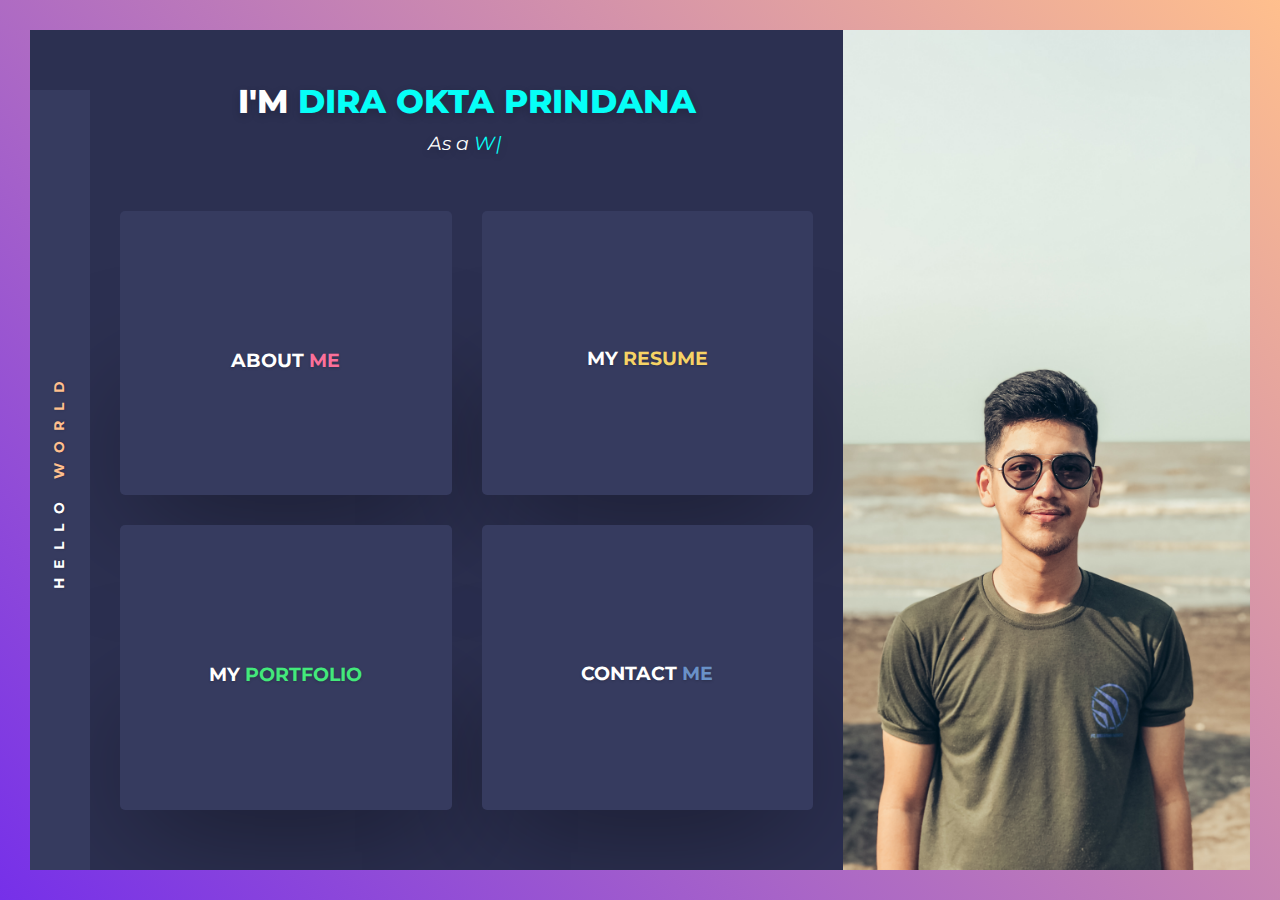
==== index - edit.html @ beacc021 "Under construction" ====
<html lang="en">

<head>
    <meta charset="UTF-8">
    <meta http-equiv="X-UA-Compatible" content="IE=edge">
    <meta name="viewport" content="width=device-width, initial-scale=1.0, shrink-to-fit=no">

    <!-- Title -->
    <title>Dira Okta Prindana</title>

    <!-- Google Fonts -->
    <link href="https://fonts.googleapis.com/css?family=Montserrat:400,400i,700,800%7COpen+Sans:400,400i,700"
        rel="stylesheet">

    <!-- CSS Files -->
    <link href="css/bootstrap.min.css" rel="stylesheet">
    <link rel="stylesheet" href="https://pro.fontawesome.com/releases/v5.10.0/css/all.css"
        integrity="sha384-AYmEC3Yw5cVb3ZcuHtOA93w35dYTsvhLPVnYs9eStHfGJvOvKxVfELGroGkvsg+p" crossorigin="anonymous" />
    <link href="css/magnific-popup.css" rel="stylesheet">
    <link href="css/skin1.css" rel="stylesheet">
    <link href="css/custom.css" rel="stylesheet">

    <style id="">
        .ti-container:before {
            content: '.';
            display: inline-block;
            width: 0;
            visibility: hidden;
        }
    </style>
    <style id="gphkps3mr9r">
        @keyframes blink-gphkps3mr9r {
            0% {
                opacity: 0
            }

            49% {
                opacity: 0
            }

            50% {
                opacity: 1
            }
        }

        [data-typeitid='gphkps3mr9r'] .ti-cursor {
            animation: blink-gphkps3mr9r 1s infinite;
        }
    </style>
</head>

<body>
    <!-- Pre Load Starts -->
    <div id="pre-load" style="display: none;">
        <div class="load-circle"></div>
    </div>
    <!-- Pre Load Ends -->
    <!-- Wrapper Starts -->
    <div id="wrapper" class="scaleDownFromFront">
        <div class="container-fluid">
            <div class="row no-gutters v-full">
                <!-- Left Wrapper Starts -->
                <div id="left-wrapper" class="col-12 col-lg-8">
                    <!-- Main Content (Home) Starts -->
                    <div id="home" class="main-content">
                        <!-- Content Hanging On Home Section Starts -->
                        <div class="hanging">
                            <div class="logo-hanging">
                                <i class="fas fa-globe"></i>
                            </div>
                            <div class="text-hanging">
                                <div class="word">
                                    <h6>HELLO <span>WORLD</span></h6>
                                </div>
                            </div>
                        </div>
                        <!-- Content Hanging On Home Section Ends -->
                        <!-- Inner Content Starts -->
                        <div class="inner-content">
                            <!-- Head Content Starts -->
                            <div class="head-content">
                                <h3>I'M <span class="name">Dira Okta Prindana</span></h3>
                                <!-- <h5>As a <span class="passion" data-typeitid="gphkps3mr9r">
                                        <span
                                            style="display:inline;position:relative;font:inherit;color:inherit;line-height:inherit;"
                                            class="ti-wrapper">
                                            <span
                                                style="display:inline;position:relative;font:inherit;color:inherit;line-height:inherit;"
                                                class="ti-container">UI/UX Design</span>
                                            <span
                                                style="display:inline;position:relative;font:inherit;color:inherit;line-height:inherit;left: -.25ch;"
                                                class="ti-cursor">|</span>
                                </h5> -->
                                <h5>As a <span class="passion" data-text="UI/UX Designer, Web Designer"></span>
                                </h5>
                            </div>
                            <!-- Head Content Ends -->
                            <!-- Content Starts -->
                            <div class="content">
                                <!-- About Menu Starts -->
                                <div id="about-menu" class="box-wrapper">
                                    <div class="inner-box-wrapper">
                                        <!-- <div class="icon-wrapper">
                                            <i class="fas fa-id-card fa-2x"></i>
                                        </div> -->
                                        <div class="box">
                                            <div class="valign-center">
                                                <i class="fas fa-id-card fa-3x"></i>
                                                <h5>About <span>Me</span></h5>
                                            </div>
                                        </div>
                                    </div>
                                </div>
                                <!-- About Menu Ends -->
                                <!-- Resume Menu Starts -->
                                <div id="resume-menu" class="box-wrapper">
                                    <div class="inner-box-wrapper">
                                        <!-- <div class="icon-wrapper">
                                            <i class="fas fa-newspaper fa-2x"></i>
                                        </div> -->
                                        <div class="box">
                                            <div class="valign-center">
                                                <i class="fas fa-newspaper fa-3x"></i>
                                                <h5>My <span>Resume</span></h5>
                                            </div>
                                        </div>
                                    </div>
                                </div>
                                <!-- Resume Menu Ends -->
                                <!-- Portfolio Menu Starts -->
                                <div id="portfolio-menu" class="box-wrapper">
                                    <div class="inner-box-wrapper">
                                        <!-- <div class="icon-wrapper">
                                            <i class="fas fa-toolbox fa-2x"></i>
                                        </div> -->
                                        <div class="box">
                                            <div class="valign-center">
                                                <i class="fas fa-toolbox fa-3x"></i>
                                                <h5>My <span>Portfolio</span></h5>
                                            </div>
                                        </div>
                                    </div>
                                </div>
                                <!-- Portfolio Menu Ends -->
                                <!-- Contact Menu Starts -->
                                <div id="contact-menu" class="box-wrapper">
                                    <div class="inner-box-wrapper">
                                        <!-- <div class="icon-wrapper">
                                            <i class="fas fa-envelope fa-2x"></i>
                                        </div> -->
                                        <div class="box">
                                            <div class="valign-center">
                                                <i class="fas fa-envelope fa-3x"></i>
                                                <h5>Contact <span>Me</span></h5>
                                            </div>
                                        </div>
                                    </div>
                                </div>
                                <!-- Contact Menu Ends -->
                            </div>
                            <!-- Content Ends -->
                        </div>
                        <!-- Inner Content Ends -->
                    </div>
                    <!-- Main Content (Home) Ends -->
                    <!-- Main Content (About) Starts -->
                    <div id="about" class="main-content">
                        <!-- Close Button Starts -->
                        <i class="close-button fas fa-times-circle fa-2x"></i>
                        <!-- Close Button Ends -->
                        <!-- Content Hanging On About Section Starts -->
                        <div class="hanging">
                            <div class="logo-hanging">
                                <i class="fas fa-id-card"></i>
                            </div>
                            <div class="text-hanging">
                                <div class="word">
                                    <h6>ABOUT <span>ME</span></h6>
                                </div>
                            </div>
                        </div>
                        <!-- Content Hanging On About Section Ends -->
                        <!-- Inner Content Starts -->
                        <div class="inner-content">
                            <!-- Head Content Starts -->
                            <div class="head-content">
                                <h3>About <span>Me</span></h3>
                            </div>
                            <!-- Head Content Ends -->
                            <!-- Content Starts -->
                            <div class="content">
                                <!-- Personal Info Starts -->
                                <div id="personal-info">
                                    <!-- Personal Info Heading Starts -->
                                    <h5>Personal Info</h5>
                                    <!-- Personal Info Heading Ends -->
                                    <div class="row no-gutters">
                                        <!-- Profile Picture Starts -->
                                        <div class="profile-picture col-md-2 col-sm-3 col-12"></div>
                                        <!-- Profile Picture Ends -->
                                        <!-- Summary Starts -->
                                        <div class="summary col-md-10 col-sm-9 col-12">
                                            <!-- Single Paragraph Starts -->
                                            <p>I am a UI/UX Designer &amp; Web Developer from Silicon Valley, USA. I am
                                                very passionate and dedicated to my work. I have 5 years more work
                                                experience. And enjoy working in a team or individual.</p>
                                            <!-- Single Paragraph Ends -->
                                        </div>
                                        <!-- Summary Ends -->
                                        <!-- Single Profile Starts -->
                                        <div class="profile col-12 col-sm-6">
                                            <ul>
                                                <!-- Single Content On Profile Starts -->
                                                <li>
                                                    <span class="label">
                                                        <i class="fas fa-angle-double-right"></i><span>First Name</span>
                                                    </span>
                                                    <span class="dash">-</span>
                                                    <span class="value">Jason</span>
                                                </li>
                                                <!-- Single Content On Profile Ends -->
                                                <!-- Single Content On Profile Starts -->
                                                <li>
                                                    <span class="label">
                                                        <i class="fas fa-angle-double-right"></i><span>Last Name</span>
                                                    </span>
                                                    <span class="dash">-</span>
                                                    <span class="value">Smith</span>
                                                </li>
                                                <!-- Single Content On Profile Ends -->
                                                <!-- Single Content On Profile Starts -->
                                                <li>
                                                    <span class="label">
                                                        <i class="fas fa-angle-double-right"></i><span>Date of
                                                            Birth</span>
                                                    </span>
                                                    <span class="dash">-</span>
                                                    <span class="value">08 June 1992</span>
                                                </li>
                                                <!-- Single Content On Profile Ends -->
                                                <!-- Single Content On Profile Starts -->
                                                <li>
                                                    <span class="label">
                                                        <i
                                                            class="fas fa-angle-double-right"></i><span>Nationality</span>
                                                    </span>
                                                    <span class="dash">-</span>
                                                    <span class="value">United States</span>
                                                </li>
                                                <!-- Single Content On Profile Ends -->
                                            </ul>
                                        </div>
                                        <!-- Single Profile Ends -->
                                        <!-- Single Profile Starts -->
                                        <div class="profile col-12 col-sm-6">
                                            <ul>
                                                <!-- Single Content On Profile Starts -->
                                                <li>
                                                    <span class="label">
                                                        <i class="fas fa-angle-double-right"></i><span>Phone</span>
                                                    </span>
                                                    <span class="dash">-</span>
                                                    <span class="value">+76 21 19 34 20</span>
                                                </li>
                                                <!-- Single Content On Profile Ends -->
                                                <!-- Single Content On Profile Starts -->
                                                <li>
                                                    <span class="label">
                                                        <i class="fas fa-angle-double-right"></i><span>Email</span>
                                                    </span>
                                                    <span class="dash">-</span>
                                                    <span class="value">you@yourwebsite.com</span>
                                                </li>
                                                <!-- Single Content On Profile Ends -->
                                                <!-- Single Content On Profile Starts -->
                                                <li>
                                                    <span class="label">
                                                        <i class="fas fa-angle-double-right"></i><span>Address</span>
                                                    </span>
                                                    <span class="dash">-</span>
                                                    <span class="value">Silicon Valley, USA</span>
                                                </li>
                                                <!-- Single Content On Profile Ends -->
                                                <!-- Single Content On Profile Starts -->
                                                <li>
                                                    <span class="label">
                                                        <i class="fas fa-angle-double-right"></i><span>Languages</span>
                                                    </span>
                                                    <span class="dash">-</span>
                                                    <span class="value">English, China</span>
                                                </li>
                                                <!-- Single Content On Profile Ends -->
                                            </ul>
                                        </div>
                                        <!-- Single Profile Ends -->
                                        <!-- Social Media Starts -->
                                        <div class="social-media col-12">
                                            <ul>
                                                <!-- Single Social Media Starts -->
                                                <li>
                                                    <a href="#">
                                                        <span class="front">
                                                            <i class="fab fa-facebook-f"></i>
                                                        </span>
                                                        <span class="back">
                                                            <i class="fab fa-facebook-f"></i>
                                                        </span>
                                                    </a>
                                                </li>
                                                <!-- Single Social Media Ends -->
                                                <!-- Single Social Media Starts -->
                                                <li>
                                                    <a href="#">
                                                        <span class="front">
                                                            <i class="fab fa-twitter"></i>
                                                        </span>
                                                        <span class="back">
                                                            <i class="fab fa-twitter"></i>
                                                        </span>
                                                    </a>
                                                </li>
                                                <!-- Single Social Media Ends -->
                                                <!-- Single Social Media Starts -->
                                                <li>
                                                    <a href="#">
                                                        <span class="front">
                                                            <i class="fab fa-instagram"></i>
                                                        </span>
                                                        <span class="back">
                                                            <i class="fab fa-instagram"></i>
                                                        </span>
                                                    </a>
                                                </li>
                                                <!-- Single Social Media Ends -->
                                                <!-- Single Social Media Starts -->
                                                <li>
                                                    <a href="#">
                                                        <span class="front">
                                                            <i class="fab fa-linkedin-in"></i>
                                                        </span>
                                                        <span class="back">
                                                            <i class="fab fa-linkedin-in"></i>
                                                        </span>
                                                    </a>
                                                </li>
                                                <!-- Single Social Media Ends -->
                                            </ul>
                                        </div>
                                        <!-- Social Media Ends -->
                                        <!-- Button Wrapper Starts -->
                                        <div class="button-wrapper col-12">
                                            <!-- Single Button Starts -->
                                            <div class="single-button">
                                                <a href="#">
                                                    <span class="front">
                                                        <i class="fas fa-file-pdf"></i><span class="value">Download
                                                            <span>CV</span></span>
                                                    </span>
                                                    <span class="back">
                                                        <i class="fas fa-file-pdf"></i><span class="value">Download
                                                            <span>CV</span></span>
                                                    </span>
                                                </a>
                                            </div>
                                            <!-- Single Button Ends -->
                                            <!-- Single Button Starts -->
                                            <div class="single-button" id="contact-me">
                                                <a>
                                                    <span class="front">
                                                        <i class="fas fa-envelope"></i><span class="value">Contact
                                                            <span>Me</span></span>
                                                    </span>
                                                    <span class="back">
                                                        <i class="fas fa-envelope"></i><span class="value">Contact
                                                            <span>Me</span></span>
                                                    </span>
                                                </a>
                                            </div>
                                            <!-- Single Button Ends -->
                                        </div>
                                        <!-- Button Wrapper Ends -->
                                    </div>
                                </div>
                                <!-- Personal Info Ends -->
                                <!-- Services Starts -->
                                <div id="services">
                                    <!-- Services Heading Starts -->
                                    <h5>Services</h5>
                                    <!-- Services Heading Ends -->
                                    <div class="row no-gutters">
                                        <!-- Single Service Starts -->
                                        <div class="single-service col-sm-6 col-12">
                                            <ul>
                                                <li class="service-number">
                                                    <span class="first-word">Service</span>
                                                    <span class="second-word">01</span>
                                                </li>
                                                <li>
                                                    <ul>
                                                        <li class="service-name">
                                                            <i class="fas fa-angle-double-right"></i><span>Web
                                                                Design</span>
                                                        </li>
                                                        <li class="service-body">Lorem ipsum dolor sit amet, consectetur
                                                            adipisicing elit. Inventore exercitationem.</li>
                                                    </ul>
                                                </li>
                                            </ul>
                                        </div>
                                        <!-- Single Service Ends -->
                                        <!-- Single Service Starts -->
                                        <div class="single-service col-sm-6 col-12">
                                            <ul>
                                                <li class="service-number">
                                                    <span class="first-word">Service</span>
                                                    <span class="second-word">02</span>
                                                </li>
                                                <li>
                                                    <ul>
                                                        <li class="service-name">
                                                            <i class="fas fa-angle-double-right"></i><span>Web
                                                                Development</span>
                                                        </li>
                                                        <li class="service-body">Lorem ipsum dolor sit amet, consectetur
                                                            adipisicing elit dio hic deser.</li>
                                                    </ul>
                                                </li>
                                            </ul>
                                        </div>
                                        <!-- Single Service Ends -->
                                        <!-- Single Service Starts -->
                                        <div class="single-service col-sm-6 col-12">
                                            <ul>
                                                <li class="service-number">
                                                    <span class="first-word">Service</span>
                                                    <span class="second-word">03</span>
                                                </li>
                                                <li>
                                                    <ul>
                                                        <li class="service-name">
                                                            <i class="fas fa-angle-double-right"></i><span>UI / UX
                                                                Design</span>
                                                        </li>
                                                        <li class="service-body">Lorem ipsum dolor sit amet, consectetur
                                                            adipisicing elit. Ipsa, nostrum ad temporibus consequuntur
                                                            nobis.</li>
                                                    </ul>
                                                </li>
                                            </ul>
                                        </div>
                                        <!-- Single Service Ends -->
                                        <!-- Single Service Starts -->
                                        <div class="single-service col-sm-6 col-12">
                                            <ul>
                                                <li class="service-number">
                                                    <span class="first-word">Service</span>
                                                    <span class="second-word">04</span>
                                                </li>
                                                <li>
                                                    <ul>
                                                        <li class="service-name">
                                                            <i
                                                                class="fas fa-angle-double-right"></i><span>Photography</span>
                                                        </li>
                                                        <li class="service-body">Lorem ipsum dolor sit amet, consectetur
                                                            adipisicing elit. Alias adef trescing provident perferendis.
                                                        </li>
                                                    </ul>
                                                </li>
                                            </ul>
                                        </div>
                                        <!-- Single Service Ends -->
                                    </div>
                                </div>
                                <!-- Services Ends -->
                            </div>
                            <!-- Content Ends -->
                        </div>
                        <!-- Inner Content Ends -->
                    </div>
                    <!-- Main Content (About) Ends -->
                    <!-- Main Content (Resume) Starts -->
                    <div id="resume" class="main-content">
                        <!-- Close Button Starts -->
                        <i class="close-button fas fa-times-circle fa-2x"></i>
                        <!-- Close Button Ends -->
                        <!-- Content Hanging On Resume Section Starts -->
                        <div class="hanging">
                            <div class="logo-hanging">
                                <i class="fas fa-newspaper"></i>
                            </div>
                            <div class="text-hanging">
                                <div class="word">
                                    <h6>MY <span>RESUME</span></h6>
                                </div>
                            </div>
                        </div>
                        <!-- Content Hanging On Resume Section Ends -->
                        <!-- Inner Content Starts -->
                        <div class="inner-content">
                            <!-- Head Content Starts -->
                            <div class="head-content">
                                <h3>My <span>Resume</span></h3>
                            </div>
                            <!-- Head Content Ends -->
                            <!-- Content Starts -->
                            <div class="content">
                                <!-- Skills Starts -->
                                <div class="skills">
                                    <!-- Skills Heading Starts -->
                                    <h5>Skills</h5>
                                    <!-- Skills Heading Ends -->
                                    <div class="row no-gutters">
                                        <!-- Single Skills Wrapper Starts -->
                                        <div class="single-skills-wrapper col-12 col-sm-6">
                                            <ul>
                                                <!-- Skills Heading Starts -->
                                                <li class="skills-heading">
                                                    <span class="first-word">Soft</span>
                                                    <span class="second-word">Skills</span>
                                                </li>
                                                <!-- Skills Heading Ends -->
                                                <li>
                                                    <ul>
                                                        <!-- Single Skill Starts -->
                                                        <li class="single-skill">
                                                            <ul>
                                                                <li class="skill-name">
                                                                    <i
                                                                        class="fas fa-angle-double-right"></i><span>Leadership</span>
                                                                </li>
                                                                <!-- Range Of Percentage 0% - 100% -->
                                                                <li class="percentage">70%</li>
                                                                <li class="progress-wrapper">
                                                                    <span class="progress" style="width: 70%;"></span>
                                                                </li>
                                                            </ul>
                                                        </li>
                                                        <!-- Single Skill Ends -->
                                                        <!-- Single Skill Starts -->
                                                        <li class="single-skill">
                                                            <ul>
                                                                <li class="skill-name">
                                                                    <i
                                                                        class="fas fa-angle-double-right"></i><span>Teamwork</span>
                                                                </li>
                                                                <!-- Range Of Percentage 0% - 100% -->
                                                                <li class="percentage">85%</li>
                                                                <li class="progress-wrapper">
                                                                    <span class="progress" style="width: 85%;"></span>
                                                                </li>
                                                            </ul>
                                                        </li>
                                                        <!-- Single Skill Ends -->
                                                        <!-- Single Skill Starts -->
                                                        <li class="single-skill">
                                                            <ul>
                                                                <li class="skill-name">
                                                                    <i
                                                                        class="fas fa-angle-double-right"></i><span>Communication</span>
                                                                </li>
                                                                <!-- Range Of Percentage 0% - 100% -->
                                                                <li class="percentage">75%</li>
                                                                <li class="progress-wrapper">
                                                                    <span class="progress" style="width: 75%;"></span>
                                                                </li>
                                                            </ul>
                                                        </li>
                                                        <!-- Single Skill Ends -->
                                                        <!-- Single Skill Starts -->
                                                        <li class="single-skill">
                                                            <ul>
                                                                <li class="skill-name">
                                                                    <i class="fas fa-angle-double-right"></i><span>Problem
                                                                        Solving</span>
                                                                </li>
                                                                <!-- Range Of Percentage 0% - 100% -->
                                                                <li class="percentage">90%</li>
                                                                <li class="progress-wrapper">
                                                                    <span class="progress" style="width: 90%;"></span>
                                                                </li>
                                                            </ul>
                                                        </li>
                                                        <!-- Single Skill Ends -->
                                                    </ul>
                                                </li>
                                            </ul>
                                        </div>
                                        <!-- Single Skills Wrapper Ends -->
                                        <!-- Single Skills Wrapper Starts -->
                                        <div class="single-skills-wrapper col-12 col-sm-6">
                                            <ul>
                                                <!-- Skills Heading Starts -->
                                                <li class="skills-heading">
                                                    <span class="first-word">Hard</span>
                                                    <span class="second-word">Skills</span>
                                                </li>
                                                <!-- Skills Heading Ends -->
                                                <li>
                                                    <ul>
                                                        <!-- Single Skill Starts -->
                                                        <li class="single-skill">
                                                            <ul>
                                                                <li class="skill-name">
                                                                    <i class="fas fa-angle-double-right"></i><span>HTML5
                                                                        / CSS3</span>
                                                                </li>
                                                                <!-- Range Of Percentage 0% - 100% -->
                                                                <li class="percentage">95%</li>
                                                                <li class="progress-wrapper">
                                                                    <span class="progress" style="width: 95%;"></span>
                                                                </li>
                                                            </ul>
                                                        </li>
                                                        <!-- Single Skill Ends -->
                                                        <!-- Single Skill Starts -->
                                                        <li class="single-skill">
                                                            <ul>
                                                                <li class="skill-name">
                                                                    <i class="fas fa-angle-double-right"></i><span>Javascript
                                                                        / React.js</span>
                                                                </li>
                                                                <!-- Range Of Percentage 0% - 100% -->
                                                                <li class="percentage">80%</li>
                                                                <li class="progress-wrapper">
                                                                    <span class="progress" style="width: 80%;"></span>
                                                                </li>
                                                            </ul>
                                                        </li>
                                                        <!-- Single Skill Ends -->
                                                        <!-- Single Skill Starts -->
                                                        <li class="single-skill">
                                                            <ul>
                                                                <li class="skill-name">
                                                                    <i class="fas fa-angle-double-right"></i><span>PHP /
                                                                        Laravel</span>
                                                                </li>
                                                                <!-- Range Of Percentage 0% - 100% -->
                                                                <li class="percentage">70%</li>
                                                                <li class="progress-wrapper">
                                                                    <span class="progress" style="width: 70%;"></span>
                                                                </li>
                                                            </ul>
                                                        </li>
                                                        <!-- Single Skill Ends -->
                                                        <!-- Single Skill Starts -->
                                                        <li class="single-skill">
                                                            <ul>
                                                                <li class="skill-name">
                                                                    <i class="fas fa-angle-double-right"></i><span>UI /
                                                                        UX Design</span>
                                                                </li>
                                                                <!-- Range Of Percentage 0% - 100% -->
                                                                <li class="percentage">85%</li>
                                                                <li class="progress-wrapper">
                                                                    <span class="progress" style="width: 85%;"></span>
                                                                </li>
                                                            </ul>
                                                        </li>
                                                        <!-- Single Skill Ends -->
                                                    </ul>
                                                </li>
                                            </ul>
                                        </div>
                                        <!-- Single Skills Wrapper Ends -->
                                    </div>
                                </div>
                                <!-- Skills Ends -->
                                <!-- Education Starts -->
                                <div class="education">
                                    <!-- Education Heading Starts -->
                                    <h5>Education</h5>
                                    <!-- Education Heading Ends -->
                                    <div class="row no-gutters">
                                        <!-- Single Education Starts -->
                                        <div class="single-education col-sm-6 col-12">
                                            <ul>
                                                <li class="education-when-where">
                                                    <span class="when">2017 - 2018</span>
                                                    <span class="where">China</span>
                                                </li>
                                                <li>
                                                    <ul>
                                                        <li class="education-name">
                                                            <i class="fas fa-angle-double-right"></i><span>Web
                                                                Programming Course</span>
                                                        </li>
                                                        <li class="education-body">Lorem ipsum dolor sit amet,
                                                            consectetur adipisicing elit. Alias provident perferendis in
                                                            nesciunt.</li>
                                                    </ul>
                                                </li>
                                            </ul>
                                        </div>
                                        <!-- Single Education Ends -->
                                        <!-- Single Education Starts -->
                                        <div class="single-education col-sm-6 col-12">
                                            <ul>
                                                <li class="education-when-where">
                                                    <span class="when">2013 - 2017</span>
                                                    <span class="where">New York</span>
                                                </li>
                                                <li>
                                                    <ul>
                                                        <li class="education-name">
                                                            <i class="fas fa-angle-double-right"></i><span>Masters
                                                                Degree</span>
                                                        </li>
                                                        <li class="education-body">Lorem ipsum dolor sit amet,
                                                            consectetur adipisicing elit. Ipsa nostrum. Alias provident
                                                            adipisicing elit.</li>
                                                    </ul>
                                                </li>
                                            </ul>
                                        </div>
                                        <!-- Single Education Ends -->
                                        <!-- Single Education Starts -->
                                        <div class="single-education col-sm-6 col-12">
                                            <ul>
                                                <li class="education-when-where">
                                                    <span class="when">2009 - 2013</span>
                                                    <span class="where">Finland</span>
                                                </li>
                                                <li>
                                                    <ul>
                                                        <li class="education-name">
                                                            <i class="fas fa-angle-double-right"></i><span>Bachelor
                                                                Degree</span>
                                                        </li>
                                                        <li class="education-body">Lorem ipsum dolor sit amet,
                                                            consectetur adipisicing elit dio hic deser.</li>
                                                    </ul>
                                                </li>
                                            </ul>
                                        </div>
                                        <!-- Single Education Ends -->
                                        <!-- Single Education Starts -->
                                        <div class="single-education col-sm-6 col-12">
                                            <ul>
                                                <li class="education-when-where">
                                                    <span class="when">2006 - 2009</span>
                                                    <span class="where">New York</span>
                                                </li>
                                                <li>
                                                    <ul>
                                                        <li class="education-name">
                                                            <i class="fas fa-angle-double-right"></i><span>Engineering
                                                                Diploma</span>
                                                        </li>
                                                        <li class="education-body">Lorem ipsum dolor sit amet,
                                                            consectetur adipisicing elit. Inventore exercitationem.</li>
                                                    </ul>
                                                </li>
                                            </ul>
                                        </div>
                                        <!-- Single Education Ends -->
                                    </div>
                                </div>
                                <!-- Education Ends -->
                                <!-- Experience Starts -->
                                <div class="experience">
                                    <!-- Experience Heading Starts -->
                                    <h5>Experience</h5>
                                    <!-- Experience Heading Ends -->
                                    <div class="row no-gutters">
                                        <!-- Single Experience Starts -->
                                        <div class="single-experience col-sm-6 col-12">
                                            <ul>
                                                <li class="experience-when-where">
                                                    <span class="when">2017 - Present</span>
                                                    <span class="where">Google</span>
                                                </li>
                                                <li>
                                                    <ul>
                                                        <li class="experience-name">
                                                            <i class="fas fa-angle-double-right"></i><span>Full-Stack
                                                                Web Developer</span>
                                                        </li>
                                                        <li class="experience-body">Lorem ipsum dolor sit amet,
                                                            consectetur adipisicing elit. Alias provident perferendis.
                                                        </li>
                                                    </ul>
                                                </li>
                                            </ul>
                                        </div>
                                        <!-- Single Experience Ends -->
                                        <!-- Single Experience Starts -->
                                        <div class="single-experience col-sm-6 col-12">
                                            <ul>
                                                <li class="experience-when-where">
                                                    <span class="when">2013 - 2017</span>
                                                    <span class="where">IBM</span>
                                                </li>
                                                <li>
                                                    <ul>
                                                        <li class="experience-name">
                                                            <i class="fas fa-angle-double-right"></i><span>UI / UX
                                                                Designer</span>
                                                        </li>
                                                        <li class="experience-body">Lorem ipsum dolor sit amet,
                                                            consectetur adipisicing elit. Ipsa, nostrum ad temporibus.
                                                        </li>
                                                    </ul>
                                                </li>
                                            </ul>
                                        </div>
                                        <!-- Single Experience Ends -->
                                        <!-- Single Experience Starts -->
                                        <div class="single-experience col-sm-6 col-12">
                                            <ul>
                                                <li class="experience-when-where">
                                                    <span class="when">2010 - 2013</span>
                                                    <span class="where">Envato</span>
                                                </li>
                                                <li>
                                                    <ul>
                                                        <li class="experience-name">
                                                            <i class="fas fa-angle-double-right"></i><span>Front-End
                                                                Developer</span>
                                                        </li>
                                                        <li class="experience-body">Lorem ipsum dolor sit amet,
                                                            consectetur adipisicing elit dio hic deser.</li>
                                                    </ul>
                                                </li>
                                            </ul>
                                        </div>
                                        <!-- Single Experience Ends -->
                                        <!-- Single Experience Starts -->
                                        <div class="single-experience col-sm-6 col-12">
                                            <ul>
                                                <li class="experience-when-where">
                                                    <span class="when">2008 - 2010</span>
                                                    <span class="where">Adobe</span>
                                                </li>
                                                <li>
                                                    <ul>
                                                        <li class="experience-name">
                                                            <i class="fas fa-angle-double-right"></i><span>Community
                                                                Manager</span>
                                                        </li>
                                                        <li class="experience-body">Lorem ipsum dolor sit amet,
                                                            consectetur adipisicing elit. Inventore exercitationem.</li>
                                                    </ul>
                                                </li>
                                            </ul>
                                        </div>
                                        <!-- Single Experience Ends -->
                                    </div>
                                </div>
                                <!-- Experience Ends -->
                                <!-- Fun Facts Starts -->
                                <div class="fun-facts">
                                    <!-- Fun Facts Heading Starts -->
                                    <h5>Fun Facts</h5>
                                    <!-- Fun Facts Heading Ends -->
                                    <div class="row no-gutters">
                                        <!-- Single Fun Fact Starts -->
                                        <div class="single-fun-fact col-12 col-sm-4">
                                            <ul>
                                                <li class="fun-fact-icon">
                                                    <i class="fas fa-business-time fa-3x"></i>
                                                </li>
                                                <li class="fun-fact-value">5+</li>
                                                <li class="fun-fact-body">
                                                    <i class="fas fa-angle-double-right"></i><span>Years
                                                        Experience</span>
                                                </li>
                                            </ul>
                                        </div>
                                        <!-- Single Fun Fact Ends -->
                                        <!-- Single Fun Fact Starts -->
                                        <div class="single-fun-fact col-12 col-sm-4">
                                            <ul>
                                                <li class="fun-fact-icon">
                                                    <i class="fas fa-handshake fa-3x"></i>
                                                </li>
                                                <li class="fun-fact-value">40+</li>
                                                <li class="fun-fact-body">
                                                    <i class="fas fa-angle-double-right"></i><span>Done Projects</span>
                                                </li>
                                            </ul>
                                        </div>
                                        <!-- Single Fun Fact Ends -->
                                        <!-- Single Fun Fact Starts -->
                                        <div class="single-fun-fact col-12 col-sm-4">
                                            <ul>
                                                <li class="fun-fact-icon">
                                                    <i class="fas fa-heart fa-3x"></i>
                                                </li>
                                                <li class="fun-fact-value">87+</li>
                                                <li class="fun-fact-body">
                                                    <i class="fas fa-angle-double-right"></i><span>Happy
                                                        Customers</span>
                                                </li>
                                            </ul>
                                        </div>
                                        <!-- Single Fun Fact Ends -->
                                    </div>
                                </div>
                                <!-- Fun Facts Ends -->
                                <!-- Button Wrapper Starts -->
                                <div class="button-wrapper">
                                    <!-- Single Button Starts -->
                                    <a href="#">
                                        <span class="front">
                                            <i class="fas fa-file-pdf"></i><span class="value">Download
                                                <span>Resume</span></span>
                                        </span>
                                        <span class="back">
                                            <i class="fas fa-file-pdf"></i><span class="value">Download
                                                <span>Resume</span></span>
                                        </span>
                                    </a>
                                    <!-- Single Button Ends -->
                                </div>
                                <!-- Button Wrapper Ends -->
                            </div>
                            <!-- Content Ends -->
                        </div>
                        <!-- Inner Content Ends -->
                    </div>
                    <!-- Main Content (Resume) Ends -->
                    <!-- Main Content (Portfolio) Starts -->
                    <div id="portfolio" class="main-content">
                        <!-- Close Button Starts -->
                        <i class="close-button fas fa-times-circle fa-2x"></i>
                        <!-- Close Button Ends -->
                        <!-- Content Hanging On Portfolio Section Starts -->
                        <div class="hanging">
                            <div class="logo-hanging">
                                <i class="fas fa-toolbox"></i>
                            </div>
                            <div class="text-hanging">
                                <div class="word">
                                    <h6>MY <span>PORTFOLIO</span></h6>
                                </div>
                            </div>
                        </div>
                        <!-- Content Hanging On Portfolio Section Ends -->
                        <!-- Inner Content Starts -->
                        <div class="inner-content">
                            <!-- Head Content Starts -->
                            <div class="head-content">
                                <h3>My <span>Portfolio</span></h3>
                            </div>
                            <!-- Head Content Ends -->
                            <!-- Content Starts -->
                            <div class="content">
                                <!-- Projects Starts -->
                                <div id="projects">
                                    <!-- Projects Heading Starts -->
                                    <h5>Projects</h5>
                                    <!-- Projects Heading Ends -->
                                    <div class="row no-gutters">
                                        <!-- Portfolio Filter Starts -->
                                        <div class="portfolio-filter col-12">
                                            <ul>
                                                <!-- Single Filter Starts -->
                                                <li>
                                                    <a href="#" data-filter="*" class="current">All Elements</a>
                                                </li>
                                                <!-- Single Filter Ends -->
                                                <!-- Single Filter Starts -->
                                                <li>
                                                    <a href="#" data-filter=".web-templates">Web Templates</a>
                                                </li>
                                                <!-- Single Filter Ends -->
                                                <!-- Single Filter Starts -->
                                                <li>
                                                    <a href="#" data-filter=".logos">Logos</a>
                                                </li>
                                                <!-- Single Filter Ends -->
                                                <!-- Single Filter Starts -->
                                                <li>
                                                    <a href="#" data-filter=".drawings">Drawings</a>
                                                </li>
                                                <!-- Single Filter Ends -->
                                                <!-- Single Filter Starts -->
                                                <li>
                                                    <a href="#" data-filter=".ui-elements">UI Elements</a>
                                                </li>
                                                <!-- Single Filter Ends -->
                                            </ul>
                                        </div>
                                        <!-- Portfolio Filter Ends -->
                                        <!-- Portfolio Item Starts -->
                                        <div class="portfolio-item col-12">
                                            <div class="item-wrapper row" style="position: relative; height: 2111px;">
                                                <!-- Single Item Starts -->
                                                <div class="item web-templates col-md-4 col-sm-6 col-12"
                                                    style="position: absolute; left: 0px; top: 0px;">
                                                    <!-- Image Starts -->
                                                    <div class="image">
                                                        <img src="images/my_portfolio/web1.jpg"
                                                            alt="Data Analysis Landing Page">
                                                    </div>
                                                    <!-- Image Ends -->
                                                    <!-- Overlay Starts -->
                                                    <div class="overlay">
                                                        <!-- View More (Button) Starts -->
                                                        <a class="view-more" href="#data-analysis-landing-page">
                                                            <span class="front">
                                                                <i class="far fa-eye"></i><span class="value">View
                                                                    <span>More</span></span>
                                                            </span>
                                                            <span class="back">
                                                                <i class="far fa-eye"></i><span class="value">View
                                                                    <span>More</span></span>
                                                            </span>
                                                        </a>
                                                        <!-- View More (Button) Ends -->
                                                        <!-- Image Info Starts -->
                                                        <div class="image-info">
                                                            <!-- Project Name Starts -->
                                                            <span class="project-name">Data Analysis Landing Page</span>
                                                            <!-- Project Name Ends -->
                                                            <!-- Project Tags Starts -->
                                                            <span class="project-tags">
                                                                <!-- Tag Icon Starts -->
                                                                <span class="tag-icon">
                                                                    <i class="fas fa-tags"></i>
                                                                </span>
                                                                <!-- Tag Icon Ends -->
                                                                <!-- Tag Label Starts -->
                                                                <span class="tag-label">Web Templates</span>
                                                                <!-- Tag Label Ends -->
                                                            </span>
                                                            <!-- Project Tags Ends -->
                                                        </div>
                                                        <!-- Image Info Ends -->
                                                    </div>
                                                    <!-- Overlay Ends -->
                                                    <!-- Project Popup Starts -->
                                                    <div id="data-analysis-landing-page" class="project-popup mfp-hide">
                                                        <!-- Project Picture On Popup Starts -->
                                                        <img class="project-picture"
                                                            src="img/projects/data-analysis-landing-page.jpg"
                                                            alt="Data Analysis Landing Page">
                                                        <!-- Project Picture On Popup Ends -->
                                                        <!-- Project Name Starts -->
                                                        <h5 class="project-name">Data Analysis Landing Page</h5>
                                                        <!-- Project Name Ends -->
                                                        <!-- Project Info Starts -->
                                                        <div class="project-info">
                                                            <!-- List Info Project Starts -->
                                                            <ul class="list-info-project">
                                                                <!-- Single List Starts -->
                                                                <li>
                                                                    <span class="label">Client</span>
                                                                    <span class="separator">:</span>
                                                                    <span class="value">Envato</span>
                                                                </li>
                                                                <!-- Single List Ends -->
                                                                <!-- Single List Starts -->
                                                                <li>
                                                                    <span class="label">Date</span>
                                                                    <span class="separator">:</span>
                                                                    <span class="value">14 March 2018</span>
                                                                </li>
                                                                <!-- Single List Ends -->
                                                                <!-- Single List Starts -->
                                                                <li>
                                                                    <span class="label">Categories</span>
                                                                    <span class="separator">:</span>
                                                                    <span class="value">Web Templates</span>
                                                                </li>
                                                                <!-- Single List Ends -->
                                                            </ul>
                                                            <!-- List Info Project Ends -->
                                                            <!-- Project Description Starts -->
                                                            <div class="project-description">
                                                                <!-- Single Paragraph Starts -->
                                                                <p>Lorem ipsum dolor sit amet, consectetur adipisicing
                                                                    elit. Laudantium esse Rem quidem, incidunt ad
                                                                    numquam quibusdam hic. Iste, sunt, corporis. Nisi
                                                                    itaque eligendi illum quod, ipsam dolor commodi
                                                                    blanditiis iste. Consequuntur doloribus accusantium
                                                                    sed tempora voluptatum, quisquam sit modi qui maxime
                                                                    reiciendis, harum, earum. Eum, ex quam excepturi.
                                                                </p>
                                                                <!-- Single Paragraph Ends -->
                                                                <!-- Single Paragraph Starts -->
                                                                <p>Lorem ipsum dolor sit amet, consectetur adipisicing
                                                                    elit. Possimus expedita explicabo sed voluptatum
                                                                    minus quos dolorum officia odio reiciendis nesciunt.
                                                                    Cupiditate, aperiam, architecto exercitationem
                                                                    repudiandae quas quisquam incidunt et quasi.</p>
                                                                <!-- Single Paragraph -->
                                                            </div>
                                                            <!-- Project Description Ends -->
                                                        </div>
                                                        <!-- Project Info Ends -->
                                                        <!-- Project Source Button Starts -->
                                                        <a class="project-source" href="#">
                                                            <span class="front">
                                                                <i class="fas fa-long-arrow-alt-right"></i>
                                                                <span class="value">Visit <span>Project</span></span>
                                                            </span>
                                                            <span class="back">
                                                                <i class="fas fa-long-arrow-alt-right"></i>
                                                                <span class="value">Visit <span>Project</span></span>
                                                            </span>
                                                        </a>
                                                        <!-- Project Source Button Ends -->
                                                    </div>
                                                    <!-- Project Popup Ends -->
                                                </div>
                                                <!-- Single Item Ends -->
                                            </div>
                                        </div>
                                        <!-- Portfolio Item Ends -->
                                    </div>
                                </div>
                                <!-- Projects Ends -->
                            </div>
                            <!-- Content Ends -->
                        </div>
                        <!-- Inner Content Ends -->
                    </div>
                    <!-- Main Content (Portfolio) Ends -->
                    <!-- Main Content (Contact) Starts -->
                    <div id="contact" class="main-content">
                        <!-- Close Button Starts -->
                        <i class="close-button fas fa-times-circle fa-2x"></i>
                        <!-- Close Button Ends -->
                        <!-- Content Hanging On Contact Section Starts -->
                        <div class="hanging">
                            <div class="logo-hanging">
                                <i class="fas fa-envelope"></i>
                            </div>
                            <div class="text-hanging">
                                <div class="word">
                                    <h6>CONTACT <span>ME</span></h6>
                                </div>
                            </div>
                        </div>
                        <!-- Content Hanging On Contact Section Ends -->
                        <!-- Inner Content Starts -->
                        <div class="inner-content">
                            <!-- Head Content Starts -->
                            <div class="head-content">
                                <h3>Contact <span>Me</span></h3>
                            </div>
                            <!-- Head Content Ends -->
                            <!-- Content Starts -->
                            <div class="content">
                                <!-- Contact Info Starts -->
                                <div id="contact-info">
                                    <!-- Contact Info Heading Starts -->
                                    <h5>Contact Info</h5>
                                    <!-- Contact Info Heading Ends -->
                                    <div class="row no-gutters">
                                        <!-- List Contact Info Starts -->
                                        <div class="list-contact-info col-12">
                                            <ul class="row no-gutters">
                                                <!-- Single Contact Info Starts -->
                                                <li class="col-sm-6 col-12">
                                                    <span class="contact-info-name">Address</span>
                                                    <span class="icon-of-value">
                                                        <i class="fas fa-map-marker-alt"></i>
                                                    </span>
                                                    <span class="value">Silicon Valley, USA</span>
                                                </li>
                                                <!-- Single Contact Info Ends -->
                                                <!-- Single Contact Info Starts -->
                                                <li class="col-sm-6 col-12">
                                                    <span class="contact-info-name">Phone</span>
                                                    <span class="icon-of-value">
                                                        <i class="fas fa-mobile-alt"></i>
                                                    </span>
                                                    <span class="value">+76 21 19 34 20</span>
                                                </li>
                                                <!-- Single Contact Info Ends -->
                                                <!-- Single Contact Info Starts -->
                                                <li class="col-sm-6 col-12">
                                                    <span class="contact-info-name">Email</span>
                                                    <span class="icon-of-value">
                                                        <i class="fas fa-envelope"></i>
                                                    </span>
                                                    <span class="value">you@yourwebsite.com</span>
                                                </li>
                                                <!-- Single Contact Info Ends -->
                                                <!-- Single Contact Info Starts -->
                                                <li class="col-sm-6 col-12">
                                                    <span class="contact-info-name">Website</span>
                                                    <span class="icon-of-value">
                                                        <i class="fas fa-globe"></i>
                                                    </span>
                                                    <span class="value">www.yourwebsite.com</span>
                                                </li>
                                                <!-- Single Contact Info Ends -->
                                                <!-- Single Contact Info Starts -->
                                                <li class="col-12">
                                                    <span class="contact-info-name">Social Media</span>
                                                    <ul class="social-media">
                                                        <!-- Single Social Media Starts -->
                                                        <li>
                                                            <a href="#">
                                                                <span class="front">
                                                                    <i class="fab fa-facebook-f"></i>
                                                                </span>
                                                                <span class="back">
                                                                    <i class="fab fa-facebook-f"></i>
                                                                </span>
                                                            </a>
                                                        </li>
                                                        <!-- Single Social Media Ends -->
                                                        <!-- Single Social Media Starts -->
                                                        <li>
                                                            <a href="#">
                                                                <span class="front">
                                                                    <i class="fab fa-twitter"></i>
                                                                </span>
                                                                <span class="back">
                                                                    <i class="fab fa-twitter"></i>
                                                                </span>
                                                            </a>
                                                        </li>
                                                        <!-- Single Social Media Ends -->
                                                        <!-- Single Social Media Starts -->
                                                        <li>
                                                            <a href="#">
                                                                <span class="front">
                                                                    <i class="fab fa-instagram"></i>
                                                                </span>
                                                                <span class="back">
                                                                    <i class="fab fa-instagram"></i>
                                                                </span>
                                                            </a>
                                                        </li>
                                                        <!-- Single Social Media Ends -->
                                                        <!-- Single Social Media Starts -->
                                                        <li>
                                                            <a href="#">
                                                                <span class="front">
                                                                    <i class="fab fa-linkedin-in"></i>
                                                                </span>
                                                                <span class="back">
                                                                    <i class="fab fa-linkedin-in"></i>
                                                                </span>
                                                            </a>
                                                        </li>
                                                        <!-- Single Social Media Ends -->
                                                    </ul>
                                                </li>
                                                <!-- Single Contact Info Ends -->
                                            </ul>
                                        </div>
                                        <!-- List Contact Info Ends -->
                                    </div>
                                </div>
                                <!-- Contact Info Ends -->
                                <!-- Contact Form Starts -->
                                <div id="contact-form">
                                    <!-- Contact Form Heading Starts -->
                                    <h5>Contact Form</h5>
                                    <!-- Contact Form Heading Ends -->
                                    <div class="row no-gutters">
                                        <!-- Note Starts -->
                                        <div class="note col-lg-9 col-md-9 col-12">
                                            <!-- Single Paragraph Starts -->
                                            <p>Want to chat? Send me a message!</p>
                                            <!-- Single Paragraph Ends -->
                                        </div>
                                        <!-- Note Ends -->
                                        <!-- Alert/Contact Message Starts -->
                                        <div class="alert contact-msg col-lg-9 col-md-9 col-12"></div>
                                        <!-- Alert/Contact Message Ends -->
                                        <!-- Form Wrapper Starts -->
                                        <div class="form-wrapper col-lg-9 col-md-9 col-12">
                                            <form name="contact" method="POST" action="php/process-form.php">
                                                <div class="form-group clearfix">
                                                    <div class="inner-form-group">
                                                        <input type="text" name="name" placeholder="Name"
                                                            class="form-control" autocomplete="off" required="">
                                                    </div>
                                                    <div class="inner-form-group">
                                                        <input type="email" name="email" placeholder="Email"
                                                            class="form-control" autocomplete="off" required="">
                                                    </div>
                                                </div>
                                                <div class="form-group">
                                                    <input type="text" name="subject" placeholder="Subject"
                                                        class="form-control" autocomplete="off" required="">
                                                </div>
                                                <div class="form-group">
                                                    <textarea name="message" placeholder="Message" class="form-control"
                                                        autocomplete="off" required=""></textarea>
                                                </div>
                                                <div class="form-group">
                                                    <button type="submit">
                                                        <span class="front">
                                                            <i class="fas fa-paper-plane"></i>
                                                            <span class="value">Send <span>Message</span></span>
                                                        </span>
                                                        <span class="back">
                                                            <i class="fas fa-paper-plane"></i>
                                                            <span class="value">Send <span>Message</span></span>
                                                        </span>
                                                    </button>
                                                </div>
                                            </form>
                                        </div>
                                        <!-- Form Wrapper Ends -->
                                    </div>
                                </div>
                                <!-- Contact Form Ends -->
                            </div>
                            <!-- Content Ends -->
                        </div>
                        <!-- Inner Content Ends -->
                    </div>
                    <!-- Main Content (Contact) Ends -->
                </div>
                <!-- Left Wrapper Ends -->
                <!-- Right Wrapper Starts -->
                <div id="right-wrapper" class="col-lg-4">
                    <!-- Large Profile Picture Starts -->
                    <div class="lg-profile-picture">
                        <!-- <img src="images/profile-width.jpg" class="img-fluid" alt=""> -->
                    </div>
                    <!-- Large Profile Picture Ends -->
                </div>
                <!-- Right Wrapper Ends -->
            </div>
        </div>
    </div>
    <!-- Wrapper Ends -->

    <!-- JS Files -->
    <script src="js/jquery-3.3.1.min.js"></script>
    <script src="js/bootstrap.min.js"></script>
    <script src="js/imagesloaded.pkgd.min.js"></script>
    <script src="js/isotope.pkgd.min.js"></script>
    <script src="js/magnific-popup.min.js"></script>
    <script src="js/typeit.min.js"></script>
    <script src="js/custom.js"></script>

</body>

</html>
---- css/skin1.css ----
/* ============================================================== */
/* Template Name : Metronal - Personal Portfolio Page             */
/* Author        : Rietts Andreas Ruff                            */
/* Author URI    : https://themeforest.net/user/riettsruff        */
/* Version       : 1.2                                            */
/* ============================================================== */

/*================================================================*/
/* [ SKIN 1 ]                                                     */
/*================================================================*/

body,
h1,
h2,
h3,
h4,
h5,
h6 {
    text-shadow: 0 1px 3px hsla(0, 0%, 0%, 0.2);
}

.project-popup {
    background: #fff;
}

.project-popup .project-name {
    border-bottom-color: #eee;
    color: rgb(54, 59, 95);
}

.project-popup .project-source {
    background: #474f7e;
    color: #fff;
}

.project-popup .project-source>.back {
    background: rgb(54, 59, 95);
}

.project-popup .project-source>.front>.value>span,
.project-popup .project-source>.back>.value>span {
    color: #00f7ef;
}

.mfp-fade.mfp-wrap.mfp-ready .mfp-content .mfp-close {
    text-shadow: 0 1px 3px hsla(0, 0%, 0%, 0.2);
    background: #474f7e;
    color: #fff;
}

#pre-load {
    background: rgb(44, 48, 81);
}

#pre-load .load-circle:before {
    background: #f6d365;
    -webkit-box-shadow: 30px 0 0 #06fff7;
    -moz-box-shadow: 30px 0 0 #06fff7;
    box-shadow: 30px 0 0 #06fff7;
}

#pre-load .load-circle:after {
    background: #fa709a;
    -webkit-box-shadow: 30px 0 0 #474f7e;
    -moz-box-shadow: 30px 0 0 #474f7e;
    box-shadow: 30px 0 0 #474f7e;
}

@-webkit-keyframes ball1 {
    0% {
        -webkit-box-shadow: 30px 0 0 #6991c7;
        box-shadow: 30px 0 0 #6991c7;
    }

    50% {
        -webkit-box-shadow: 0 0 0 #6991c7;
        box-shadow: 0 0 0 #6991c7;
        margin-bottom: 0;
        -webkit-transform: translate(15px, 15px);
        -o-transform: translate(15px, 15px);
        transform: translate(15px, 15px);
    }

    100% {
        -webkit-box-shadow: 30px 0 0 #6991c7;
        box-shadow: 30px 0 0 #6991c7;
        margin-bottom: 10px;
    }
}

@-moz-keyframes ball1 {
    0% {
        -moz-box-shadow: 30px 0 0 #6991c7;
        box-shadow: 30px 0 0 #6991c7;
    }

    50% {
        -moz-box-shadow: 0 0 0 #6991c7;
        box-shadow: 0 0 0 #6991c7;
        margin-bottom: 0;
        -moz-transform: translate(15px, 15px);
        transform: translate(15px, 15px);
    }

    100% {
        -moz-box-shadow: 30px 0 0 #6991c7;
        box-shadow: 30px 0 0 #6991c7;
        margin-bottom: 10px;
    }
}

@keyframes ball1 {
    0% {
        -webkit-box-shadow: 30px 0 0 #6991c7;
        -moz-box-shadow: 30px 0 0 #6991c7;
        box-shadow: 30px 0 0 #6991c7;
    }

    50% {
        -webkit-box-shadow: 0 0 0 #6991c7;
        -moz-box-shadow: 0 0 0 #6991c7;
        box-shadow: 0 0 0 #6991c7;
        margin-bottom: 0;
        -webkit-transform: translate(15px, 15px);
        -moz-transform: translate(15px, 15px);
        -ms-transform: translate(15px, 15px);
        -o-transform: translate(15px, 15px);
        transform: translate(15px, 15px);
    }

    100% {
        -webkit-box-shadow: 30px 0 0 #6991c7;
        -moz-box-shadow: 30px 0 0 #6991c7;
        box-shadow: 30px 0 0 #6991c7;
        margin-bottom: 10px;
    }
}

@-webkit-keyframes ball2 {
    0% {
        -webkit-box-shadow: 30px 0 0 #43e97b;
        box-shadow: 30px 0 0 #43e97b;
    }

    50% {
        -webkit-box-shadow: 0 0 0 #43e97b;
        box-shadow: 0 0 0 #43e97b;
        margin-top: -20px;
        -webkit-transform: translate(15px, 15px);
        -o-transform: translate(15px, 15px);
        transform: translate(15px, 15px);
    }

    100% {
        -webkit-box-shadow: 30px 0 0 #43e97b;
        box-shadow: 30px 0 0 #43e97b;
        margin-top: 0;
    }
}

@-moz-keyframes ball2 {
    0% {
        -moz-box-shadow: 30px 0 0 #43e97b;
        box-shadow: 30px 0 0 #43e97b;
    }

    50% {
        -moz-box-shadow: 0 0 0 #43e97b;
        box-shadow: 0 0 0 #43e97b;
        margin-top: -20px;
        -moz-transform: translate(15px, 15px);
        transform: translate(15px, 15px);
    }

    100% {
        -moz-box-shadow: 30px 0 0 #43e97b;
        box-shadow: 30px 0 0 #43e97b;
        margin-top: 0;
    }
}

@keyframes ball2 {
    0% {
        -webkit-box-shadow: 30px 0 0 #43e97b;
        -moz-box-shadow: 30px 0 0 #43e97b;
        box-shadow: 30px 0 0 #43e97b;
    }

    50% {
        -webkit-box-shadow: 0 0 0 #43e97b;
        -moz-box-shadow: 0 0 0 #43e97b;
        box-shadow: 0 0 0 #43e97b;
        margin-top: -20px;
        -webkit-transform: translate(15px, 15px);
        -moz-transform: translate(15px, 15px);
        -ms-transform: translate(15px, 15px);
        -o-transform: translate(15px, 15px);
        transform: translate(15px, 15px);
    }

    100% {
        -webkit-box-shadow: 30px 0 0 #43e97b;
        -moz-box-shadow: 30px 0 0 #43e97b;
        box-shadow: 30px 0 0 #43e97b;
        margin-top: 0;
    }
}

#wrapper {
    background: rgb(118, 48, 233);
    background: url([data-uri]);
    background: -moz-linear-gradient(45deg, rgb(118, 48, 233) 0%, rgb(255, 191, 141) 100%);
    background: -webkit-gradient(linear, left bottom, right top, color-stop(0%, rgb(118, 48, 233)), color-stop(100%, rgb(255, 191, 141)));
    background: -webkit-linear-gradient(45deg, rgb(118, 48, 233) 0%, rgb(255, 191, 141) 100%);
    background: -o-linear-gradient(45deg, rgb(118, 48, 233) 0%, rgb(255, 191, 141) 100%);
    background: -ms-linear-gradient(45deg, rgb(118, 48, 233) 0%, rgb(255, 191, 141) 100%);
    background: linear-gradient(45deg, rgb(118, 48, 233) 0%, rgb(255, 191, 141) 100%);
    filter: progid:DXImageTransform.Microsoft.gradient(startColorstr='#7630e9', endColorstr='#ffbf8d', GradientType=1);
    color: #fff;
}

.main-content {
    background: rgb(44, 48, 81);
}

.main-content .close-button {
    color: #a8a8a8;
}

.main-content .close-button:hover {
    color: #fff;
}

.main-content .hanging {
    background: rgb(54, 59, 95);
}

.main-content .hanging .logo-hanging {
    background: rgb(44, 48, 81);
}

.main-content .text-hanging .word {
    color: #fff;
}

.main-content .inner-content .head-content h3 {
    text-shadow: 0 3px 9px hsla(0, 0%, 0%, 0.2);
}

.main-content .inner-content .head-content h5 {
    text-shadow: 0 3px 9px hsla(0, 0%, 0%, 0.2);
}

.main-content .inner-content .head-content span,
.main-content .inner-content .head-content .name,
.main-content .inner-content .head-content .passion {
    color: #06fff7;
}

.main-content#home .hanging .logo-hanging i,
.main-content#home .hanging .text-hanging .word h6>span {
    color: #ffbf8d;
}

.main-content#home .hanging .text-hanging .word {
    color: #fff;
}

.main-content#home .inner-content .content .box-wrapper .inner-box-wrapper {
    background: rgb(54, 59, 95);
}

.main-content#home .inner-content .content .box-wrapper .inner-box-wrapper:after {
    -webkit-box-shadow: 0 2px 130px 0 rgba(0, 0, 0, 0.6);
    -moz-box-shadow: 0 2px 130px 0 rgba(0, 0, 0, 0.6);
    box-shadow: 0 2px 130px 0 rgba(0, 0, 0, 0.6);
}

.main-content#home .inner-content .content .box-wrapper .inner-box-wrapper:hover {
    background: #474f7e;
}

.main-content#home .inner-content .content .box-wrapper:nth-of-type(1) .inner-box-wrapper .box .valign-center i {
    color: #fa709a;
}

.main-content#home .inner-content .content .box-wrapper:nth-of-type(2) .inner-box-wrapper .box .valign-center i {
    color: #f6d365;
}

.main-content#home .inner-content .content .box-wrapper:nth-of-type(3) .inner-box-wrapper .box .valign-center i {
    color: #43e97b;
}

.main-content#home .inner-content .content .box-wrapper:nth-of-type(4) .inner-box-wrapper .box .valign-center i {
    color: #6991c7;
}

.main-content#home .inner-content .content .box-wrapper:nth-of-type(1) .inner-box-wrapper .box .valign-center h5>span {
    color: #fa709a;
}

.main-content#home .inner-content .content .box-wrapper:nth-of-type(2) .inner-box-wrapper .box .valign-center h5>span {
    color: #f6d365;
}

.main-content#home .inner-content .content .box-wrapper:nth-of-type(3) .inner-box-wrapper .box .valign-center h5>span {
    color: #43e97b;
}

.main-content#home .inner-content .content .box-wrapper:nth-of-type(4) .inner-box-wrapper .box .valign-center h5>span {
    color: #6991c7;
}

.main-content#about .hanging .logo-hanging i,
.main-content#about .hanging .text-hanging .word h6>span {
    color: #fa709a;
}

.main-content#about .inner-content .content #personal-info .row,
.main-content#about .inner-content .content #services .row {
    background: rgb(54, 59, 95);
}

.main-content#about .inner-content .content #personal-info h5:after,
.main-content#about .inner-content .content #services h5:after {
    background: #fa709a;
}

.main-content#about .inner-content .content #personal-info .summary {
    color: #a8a8a8;
}

.main-content#about .inner-content .content #personal-info .profile ul li .label i {
    color: #00f7ef;
}

.main-content#about .inner-content .content #personal-info .profile ul li .value {
    color: #a8a8a8;
}

.main-content#about .inner-content .content #personal-info .social-media ul li a {
    background: #fff;
    color: rgb(54, 59, 95);
    border-color: transparent;
}

.main-content#about .inner-content .content #personal-info .social-media ul li a>.back {
    background: rgb(44, 48, 81);
    color: #fff;
    border-color: #fff;
}

.main-content#about .inner-content .content #personal-info .button-wrapper .single-button a {
    background: #474f7e;
    border-color: #fff;
    color: #fff;
}

.main-content#about .inner-content .content .button-wrapper a>.back {
    background: rgb(44, 48, 81);
}

.main-content#about .inner-content .content .button-wrapper a>.front>.value>span,
.main-content#about .inner-content .content .button-wrapper a>.back>.value>span {
    color: #00f7ef;
}

.main-content#about .inner-content .content #services .single-service ul .service-number {
    color: #00f7ef;
    background: rgb(44, 48, 81);
}

.main-content#about .inner-content .content #services .single-service>ul {
    border-color: rgb(44, 48, 81);
}

.main-content#about .inner-content .content #services .single-service ul ul .service-name i {
    color: #00f7ef;
}

.main-content#about .inner-content .content #services .single-service ul ul .service-body {
    color: #a8a8a8;
}

.main-content#resume .hanging .logo-hanging i,
.main-content#resume .hanging .text-hanging .word h6>span {
    color: #f6d365;
}

.main-content#resume .inner-content .content .skills .row,
.main-content#resume .inner-content .content .education .row,
.main-content#resume .inner-content .content .experience .row,
.main-content#resume .inner-content .content .fun-facts .row {
    background: rgb(54, 59, 95);
}

.main-content#resume .inner-content .content .skills h5:after,
.main-content#resume .inner-content .content .education h5:after,
.main-content#resume .inner-content .content .experience h5:after,
.main-content#resume .inner-content .content .fun-facts h5:after {
    background: #f6d365;
}

.main-content#resume .inner-content .content .skills .single-skills-wrapper .skills-heading,
.main-content#resume .inner-content .content .education .single-education .education-when-where,
.main-content#resume .inner-content .content .experience .single-experience .experience-when-where {
    color: #00f7ef;
    background: rgb(44, 48, 81);
}

.main-content#resume .inner-content .content .skills .single-skills-wrapper>ul,
.main-content#resume .inner-content .content .education .single-education>ul,
.main-content#resume .inner-content .content .experience .single-experience>ul {
    border-color: rgb(44, 48, 81);
}

.main-content#resume .inner-content .content .education .single-education ul ul .education-body,
.main-content#resume .inner-content .content .experience .single-experience ul ul .experience-body {
    color: #a8a8a8;
}

.main-content#resume .inner-content .content .skills .single-skills-wrapper ul .single-skill .skill-name i,
.main-content#resume .inner-content .content .education .single-education ul ul .education-name i,
.main-content#resume .inner-content .content .experience .single-experience ul ul .experience-name i,
.main-content#resume .inner-content .content .fun-facts .single-fun-fact .fun-fact-body i {
    color: #00f7ef;
}

.main-content#resume .inner-content .content .skills .single-skills-wrapper ul .single-skill ul .percentage {
    color: #a8a8a8;
}

.main-content#resume .inner-content .content .skills .single-skills-wrapper ul .single-skill ul .progress-wrapper {
    border-color: #fff;
}

.main-content#resume .inner-content .content .skills .single-skills-wrapper ul .single-skill ul .progress-wrapper .progress {
    background: #474f7e;
    background: -webkit-linear-gradient(45deg, #474f7e 25%, transparent 25%, transparent 50%, #474f7e 50%, #474f7e 75%, transparent 75%, transparent);
    background: -moz-linear-gradient(45deg, #474f7e 25%, transparent 25%, transparent 50%, #474f7e 50%, #474f7e 75%, transparent 75%, transparent);
    background: -ms-linear-gradient(45deg, #474f7e 25%, transparent 25%, transparent 50%, #474f7e 50%, #474f7e 75%, transparent 75%, transparent);
    background: -o-linear-gradient(45deg, #474f7e 25%, transparent 25%, transparent 50%, #474f7e 50%, #474f7e 75%, transparent 75%, transparent);
    background: linear-gradient(45deg, #474f7e 25%, transparent 25%, transparent 50%, #474f7e 50%, #474f7e 75%, transparent 75%, transparent);
    border-right-color: #fff;
}

.main-content#resume .inner-content .content .fun-facts .single-fun-fact .fun-fact-value {
    color: #a8a8a8;
}

.main-content#resume .inner-content .content .button-wrapper a {
    background: #474f7e;
    border-color: #fff;
    color: #fff;
}

.main-content#resume .inner-content .content .button-wrapper a>.back {
    background: rgb(44, 48, 81);
}

.main-content#resume .inner-content .content .button-wrapper a>.front>.value>span,
.main-content#resume .inner-content .content .button-wrapper a>.back>.value>span {
    color: #00f7ef;
}

.main-content#portfolio .hanging .logo-hanging i,
.main-content#portfolio .hanging .text-hanging .word h6>span {
    color: #43e97b;
}

.main-content#portfolio .inner-content .content #projects>.row {
    background: rgb(54, 59, 95);
}

.main-content#portfolio .inner-content .content #projects h5:after {
    background: #43e97b;
}

.main-content#portfolio .inner-content .content #projects .portfolio-filter ul li a {
    color: #fff;
}

.main-content#portfolio .inner-content .content #projects .portfolio-filter ul li a.current {
    background: #474f7e;
    border-color: #fff;
}

.main-content#portfolio .inner-content .content #projects .portfolio-item .item-wrapper .item .overlay {
    background: rgba(44, 48, 81, 0.9);
    border-color: #fff;
}

.main-content#portfolio .inner-content .content #projects .portfolio-item .item-wrapper .item .overlay .view-more {
    background: #474f7e;
    border-color: #fff;
    color: #fff;
}

.main-content#portfolio .inner-content .content #projects .portfolio-item .item-wrapper .item .overlay .view-more>.back {
    background: rgb(44, 48, 81);
}

.main-content#portfolio .inner-content .content #projects .portfolio-item .item-wrapper .item .overlay .view-more>.front>.value>span,
.main-content#portfolio .inner-content .content #projects .portfolio-item .item-wrapper .item .overlay .view-more>.back>.value>span {
    color: #00f7ef;
}

.main-content#portfolio .inner-content .content #projects .portfolio-item .item-wrapper .item .overlay .image-info .project-name {
    color: #00f7ef;
}

.main-content#contact .hanging .logo-hanging i,
.main-content#contact .hanging .text-hanging .word h6>span {
    color: #6991c7;
}

.main-content#contact .inner-content .content #contact-info>.row,
.main-content#contact .inner-content .content #contact-form>.row {
    background: rgb(54, 59, 95);
}

.main-content#contact .inner-content .content #contact-info h5:after,
.main-content#contact .inner-content .content #contact-form h5:after {
    background: #6991c7;
}

.main-content#contact .inner-content .content #contact-info .list-contact-info>ul>li .contact-info-name {
    color: #00f7ef;
}

.main-content#contact .inner-content .content #contact-info .list-contact-info>ul>li .value {
    color: #a8a8a8;
}

.main-content#contact .inner-content .content #contact-info .list-contact-info>ul>li .social-media li a {
    background: #fff;
    color: rgb(54, 59, 95);
    border-color: transparent;
}

.main-content#contact .inner-content .content #contact-info .list-contact-info>ul>li .social-media li a>.back {
    background: #474f7e;
    color: #fff;
    border-color: #fff;
}

.main-content#contact .inner-content .content #contact-form .note p {
    color: #a8a8a8;
}

.main-content#contact .inner-content .content #contact-form .form-wrapper .form-group button[type="submit"] {
    background: #474f7e;
    border-color: #fff;
    color: #fff;
}

.main-content#contact .inner-content .content #contact-form .form-wrapper .form-group button[type="submit"]>.front>.value>span,
.main-content#contact .inner-content .content #contact-form .form-wrapper .form-group button[type="submit"]>.back>.value>span {
    color: #00f7ef;
}

.main-content#contact .inner-content .content #contact-form .form-wrapper .form-group button[type="submit"]>.back {
    background: rgb(44, 48, 81);
}

#right-wrapper {
    background: #fff;
}
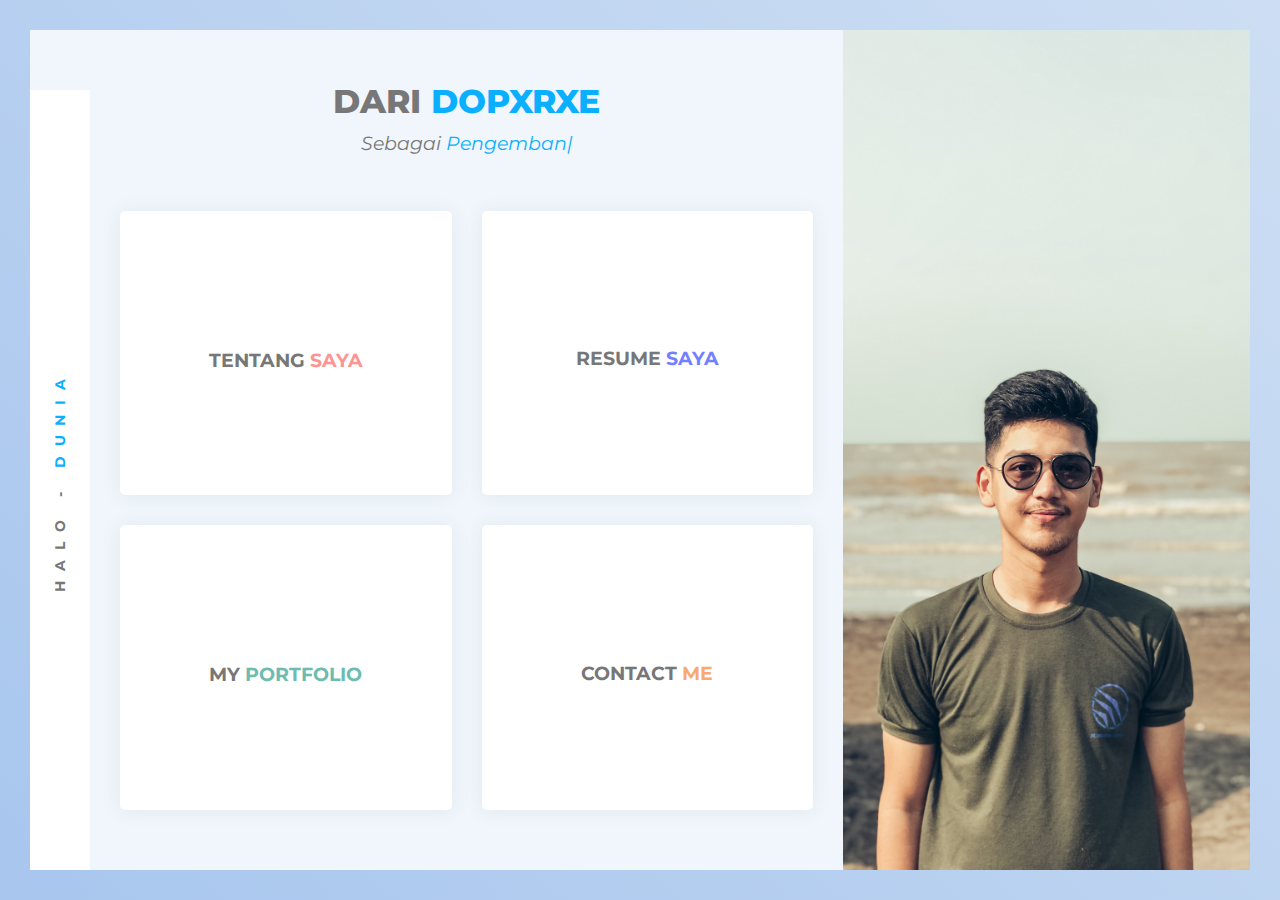
==== commit 0ead51dc: "Update layout dll" ====
--- a/index - edit.html
+++ b/index - edit.html
@@ -1,62 +1,44 @@
-<html lang="en">
+<!DOCTYPE html>
+<html lang="zxx" dir="ltr">
 
 <head>
     <meta charset="UTF-8">
     <meta http-equiv="X-UA-Compatible" content="IE=edge">
     <meta name="viewport" content="width=device-width, initial-scale=1.0, shrink-to-fit=no">
-
+    <!-- Description -->
+    <meta name="description"
+        content="Metronal is a clean and elegant Personal Portfolio Page. Metronal comes with a very attractive, simple and beautiful design with the effectiveness of colorful simplicity.">
+    <!-- Keywords -->
+    <meta name="keywords" content="Metronal, Personal Page, Portfolio, CV, Resume, One Page, Web Template">
     <!-- Title -->
-    <title>Dira Okta Prindana</title>
-
+    <title>Jason D. Smith</title>
     <!-- Google Fonts -->
     <link href="https://fonts.googleapis.com/css?family=Montserrat:400,400i,700,800%7COpen+Sans:400,400i,700"
         rel="stylesheet">
-
     <!-- CSS Files -->
     <link href="css/bootstrap.min.css" rel="stylesheet">
     <link rel="stylesheet" href="https://pro.fontawesome.com/releases/v5.10.0/css/all.css"
-        integrity="sha384-AYmEC3Yw5cVb3ZcuHtOA93w35dYTsvhLPVnYs9eStHfGJvOvKxVfELGroGkvsg+p" crossorigin="anonymous" />
-    <link href="css/magnific-popup.css" rel="stylesheet">
-    <link href="css/skin1.css" rel="stylesheet">
+    integrity="sha384-AYmEC3Yw5cVb3ZcuHtOA93w35dYTsvhLPVnYs9eStHfGJvOvKxVfELGroGkvsg+p" crossorigin="anonymous" />
+    <link href="css/magnific-popup.min.css" rel="stylesheet">
+    <link href="css/skin.css" rel="stylesheet">
+    <link href="css/main.css" rel="stylesheet">
     <link href="css/custom.css" rel="stylesheet">
-
-    <style id="">
-        .ti-container:before {
-            content: '.';
-            display: inline-block;
-            width: 0;
-            visibility: hidden;
-        }
-    </style>
-    <style id="gphkps3mr9r">
-        @keyframes blink-gphkps3mr9r {
-            0% {
-                opacity: 0
-            }
-
-            49% {
-                opacity: 0
-            }
-
-            50% {
-                opacity: 1
-            }
-        }
-
-        [data-typeitid='gphkps3mr9r'] .ti-cursor {
-            animation: blink-gphkps3mr9r 1s infinite;
-        }
-    </style>
+    <!-- HTML5 shim and Respond.js for IE8 support of HTML5 elements and media queries -->
+    <!-- WARNING: Respond.js doesn't work if you view the page via file:// -->
+    <!--[if lt IE 9]>
+<script src="https://oss.maxcdn.com/html5shiv/3.7.3/html5shiv.min.js"></script>
+<script src="https://oss.maxcdn.com/respond/1.4.2/respond.min.js"></script>
+<![endif]-->
 </head>
 
 <body>
     <!-- Pre Load Starts -->
-    <div id="pre-load" style="display: none;">
+    <!-- <div id="pre-load">
         <div class="load-circle"></div>
-    </div>
+    </div> -->
     <!-- Pre Load Ends -->
     <!-- Wrapper Starts -->
-    <div id="wrapper" class="scaleDownFromFront">
+    <div id="wrapper">
         <div class="container-fluid">
             <div class="row no-gutters v-full">
                 <!-- Left Wrapper Starts -->
@@ -70,7 +52,7 @@
                             </div>
                             <div class="text-hanging">
                                 <div class="word">
-                                    <h6>HELLO <span>WORLD</span></h6>
+                                    <h6>halo - <span>dunia</span></h6>
                                 </div>
                             </div>
                         </div>
@@ -79,20 +61,8 @@
                         <div class="inner-content">
                             <!-- Head Content Starts -->
                             <div class="head-content">
-                                <h3>I'M <span class="name">Dira Okta Prindana</span></h3>
-                                <!-- <h5>As a <span class="passion" data-typeitid="gphkps3mr9r">
-                                        <span
-                                            style="display:inline;position:relative;font:inherit;color:inherit;line-height:inherit;"
-                                            class="ti-wrapper">
-                                            <span
-                                                style="display:inline;position:relative;font:inherit;color:inherit;line-height:inherit;"
-                                                class="ti-container">UI/UX Design</span>
-                                            <span
-                                                style="display:inline;position:relative;font:inherit;color:inherit;line-height:inherit;left: -.25ch;"
-                                                class="ti-cursor">|</span>
-                                </h5> -->
-                                <h5>As a <span class="passion" data-text="UI/UX Designer, Web Designer"></span>
-                                </h5>
+                                <h3>dari <span class="name">dopxrxe</span></h3>
+                                <h5>Sebagai <span class="passion" data-text="Pengembang Ui & UX, Desain Grafis"></span></h5>
                             </div>
                             <!-- Head Content Ends -->
                             <!-- Content Starts -->
@@ -100,60 +70,48 @@
                                 <!-- About Menu Starts -->
                                 <div id="about-menu" class="box-wrapper">
                                     <div class="inner-box-wrapper">
-                                        <!-- <div class="icon-wrapper">
-                                            <i class="fas fa-id-card fa-2x"></i>
-                                        </div> -->
-                                        <div class="box">
+                                        <a href="#about" class="menu-link">
                                             <div class="valign-center">
                                                 <i class="fas fa-id-card fa-3x"></i>
-                                                <h5>About <span>Me</span></h5>
+                                                <h5>Tentang <span>Saya</span></h5>
                                             </div>
-                                        </div>
+                                        </a>
                                     </div>
                                 </div>
                                 <!-- About Menu Ends -->
                                 <!-- Resume Menu Starts -->
                                 <div id="resume-menu" class="box-wrapper">
                                     <div class="inner-box-wrapper">
-                                        <!-- <div class="icon-wrapper">
-                                            <i class="fas fa-newspaper fa-2x"></i>
-                                        </div> -->
-                                        <div class="box">
+                                        <a href="#resume" class="menu-link">
                                             <div class="valign-center">
                                                 <i class="fas fa-newspaper fa-3x"></i>
-                                                <h5>My <span>Resume</span></h5>
+                                                <h5>Resume <span>Saya</span></h5>
                                             </div>
-                                        </div>
+                                        </a>
                                     </div>
                                 </div>
                                 <!-- Resume Menu Ends -->
                                 <!-- Portfolio Menu Starts -->
                                 <div id="portfolio-menu" class="box-wrapper">
                                     <div class="inner-box-wrapper">
-                                        <!-- <div class="icon-wrapper">
-                                            <i class="fas fa-toolbox fa-2x"></i>
-                                        </div> -->
-                                        <div class="box">
+                                        <a href="#portfolio" class="menu-link">
                                             <div class="valign-center">
                                                 <i class="fas fa-toolbox fa-3x"></i>
                                                 <h5>My <span>Portfolio</span></h5>
                                             </div>
-                                        </div>
+                                        </a>
                                     </div>
                                 </div>
                                 <!-- Portfolio Menu Ends -->
                                 <!-- Contact Menu Starts -->
                                 <div id="contact-menu" class="box-wrapper">
                                     <div class="inner-box-wrapper">
-                                        <!-- <div class="icon-wrapper">
-                                            <i class="fas fa-envelope fa-2x"></i>
-                                        </div> -->
-                                        <div class="box">
+                                        <a href="#contact" class="menu-link">
                                             <div class="valign-center">
                                                 <i class="fas fa-envelope fa-3x"></i>
                                                 <h5>Contact <span>Me</span></h5>
                                             </div>
-                                        </div>
+                                        </a>
                                     </div>
                                 </div>
                                 <!-- Contact Menu Ends -->
@@ -166,7 +124,9 @@
                     <!-- Main Content (About) Starts -->
                     <div id="about" class="main-content">
                         <!-- Close Button Starts -->
-                        <i class="close-button fas fa-times-circle fa-2x"></i>
+                        <a href="#home" class="close-menu-link">
+                            <i class="close-button fas fa-times-circle fa-2x"></i>
+                        </a>
                         <!-- Close Button Ends -->
                         <!-- Content Hanging On About Section Starts -->
                         <div class="hanging">
@@ -365,7 +325,7 @@
                                             <!-- Single Button Ends -->
                                             <!-- Single Button Starts -->
                                             <div class="single-button" id="contact-me">
-                                                <a>
+                                                <a href="#contact" id="contact-button">
                                                     <span class="front">
                                                         <i class="fas fa-envelope"></i><span class="value">Contact
                                                             <span>Me</span></span>
@@ -482,7 +442,9 @@
                     <!-- Main Content (Resume) Starts -->
                     <div id="resume" class="main-content">
                         <!-- Close Button Starts -->
-                        <i class="close-button fas fa-times-circle fa-2x"></i>
+                        <a href="#home" class="close-menu-link">
+                            <i class="fas fa-times-circle fa-2x"></i>
+                        </a>
                         <!-- Close Button Ends -->
                         <!-- Content Hanging On Resume Section Starts -->
                         <div class="hanging">
@@ -532,7 +494,7 @@
                                                                 <!-- Range Of Percentage 0% - 100% -->
                                                                 <li class="percentage">70%</li>
                                                                 <li class="progress-wrapper">
-                                                                    <span class="progress" style="width: 70%;"></span>
+                                                                    <span class="progress"></span>
                                                                 </li>
                                                             </ul>
                                                         </li>
@@ -547,7 +509,7 @@
                                                                 <!-- Range Of Percentage 0% - 100% -->
                                                                 <li class="percentage">85%</li>
                                                                 <li class="progress-wrapper">
-                                                                    <span class="progress" style="width: 85%;"></span>
+                                                                    <span class="progress"></span>
                                                                 </li>
                                                             </ul>
                                                         </li>
@@ -562,7 +524,7 @@
                                                                 <!-- Range Of Percentage 0% - 100% -->
                                                                 <li class="percentage">75%</li>
                                                                 <li class="progress-wrapper">
-                                                                    <span class="progress" style="width: 75%;"></span>
+                                                                    <span class="progress"></span>
                                                                 </li>
                                                             </ul>
                                                         </li>
@@ -577,7 +539,7 @@
                                                                 <!-- Range Of Percentage 0% - 100% -->
                                                                 <li class="percentage">90%</li>
                                                                 <li class="progress-wrapper">
-                                                                    <span class="progress" style="width: 90%;"></span>
+                                                                    <span class="progress"></span>
                                                                 </li>
                                                             </ul>
                                                         </li>
@@ -608,7 +570,7 @@
                                                                 <!-- Range Of Percentage 0% - 100% -->
                                                                 <li class="percentage">95%</li>
                                                                 <li class="progress-wrapper">
-                                                                    <span class="progress" style="width: 95%;"></span>
+                                                                    <span class="progress"></span>
                                                                 </li>
                                                             </ul>
                                                         </li>
@@ -623,7 +585,7 @@
                                                                 <!-- Range Of Percentage 0% - 100% -->
                                                                 <li class="percentage">80%</li>
                                                                 <li class="progress-wrapper">
-                                                                    <span class="progress" style="width: 80%;"></span>
+                                                                    <span class="progress"></span>
                                                                 </li>
                                                             </ul>
                                                         </li>
@@ -638,7 +600,7 @@
                                                                 <!-- Range Of Percentage 0% - 100% -->
                                                                 <li class="percentage">70%</li>
                                                                 <li class="progress-wrapper">
-                                                                    <span class="progress" style="width: 70%;"></span>
+                                                                    <span class="progress"></span>
                                                                 </li>
                                                             </ul>
                                                         </li>
@@ -653,7 +615,7 @@
                                                                 <!-- Range Of Percentage 0% - 100% -->
                                                                 <li class="percentage">85%</li>
                                                                 <li class="progress-wrapper">
-                                                                    <span class="progress" style="width: 85%;"></span>
+                                                                    <span class="progress"></span>
                                                                 </li>
                                                             </ul>
                                                         </li>
@@ -923,7 +885,9 @@
                     <!-- Main Content (Portfolio) Starts -->
                     <div id="portfolio" class="main-content">
                         <!-- Close Button Starts -->
-                        <i class="close-button fas fa-times-circle fa-2x"></i>
+                        <a href="#home" class="close-menu-link">
+                            <i class="close-button fas fa-times-circle fa-2x"></i>
+                        </a>
                         <!-- Close Button Ends -->
                         <!-- Content Hanging On Portfolio Section Starts -->
                         <div class="hanging">
@@ -985,13 +949,12 @@
                                         <!-- Portfolio Filter Ends -->
                                         <!-- Portfolio Item Starts -->
                                         <div class="portfolio-item col-12">
-                                            <div class="item-wrapper row" style="position: relative; height: 2111px;">
+                                            <div class="item-wrapper row">
                                                 <!-- Single Item Starts -->
-                                                <div class="item web-templates col-md-4 col-sm-6 col-12"
-                                                    style="position: absolute; left: 0px; top: 0px;">
+                                                <div class="item web-templates col-md-4 col-sm-6 col-12">
                                                     <!-- Image Starts -->
                                                     <div class="image">
-                                                        <img src="images/my_portfolio/web1.jpg"
+                                                        <img src="img/projects/data-analysis-landing-page.jpg"
                                                             alt="Data Analysis Landing Page">
                                                     </div>
                                                     <!-- Image Ends -->
@@ -1106,6 +1069,1334 @@
                                                     <!-- Project Popup Ends -->
                                                 </div>
                                                 <!-- Single Item Ends -->
+                                                <!-- Single Item Starts -->
+                                                <div class="item logos drawings col-md-4 col-sm-6 col-12">
+                                                    <!-- Image Starts -->
+                                                    <div class="image">
+                                                        <img src="img/projects/hand-drawn-space-badge-collection.jpg"
+                                                            alt="Hand Drawn Space Badge Collection">
+                                                    </div>
+                                                    <!-- Image Ends -->
+                                                    <!-- Overlay Starts -->
+                                                    <div class="overlay">
+                                                        <!-- View More (Button) Starts -->
+                                                        <a class="view-more" href="#hand-drawn-space-badge-collection">
+                                                            <span class="front">
+                                                                <i class="far fa-eye"></i><span class="value">View
+                                                                    <span>More</span></span>
+                                                            </span>
+                                                            <span class="back">
+                                                                <i class="far fa-eye"></i><span class="value">View
+                                                                    <span>More</span></span>
+                                                            </span>
+                                                        </a>
+                                                        <!-- View More (Button) Ends -->
+                                                        <!-- Image Info Starts -->
+                                                        <div class="image-info">
+                                                            <!-- Project Name Starts -->
+                                                            <span class="project-name">Hand Drawn Space Badge</span>
+                                                            <!-- Project Name Ends -->
+                                                            <!-- Project Tags Starts -->
+                                                            <span class="project-tags">
+                                                                <!-- Tag Icon Starts -->
+                                                                <span class="tag-icon">
+                                                                    <i class="fas fa-tags"></i>
+                                                                </span>
+                                                                <!-- Tag Icon Ends -->
+                                                                <!-- Tag Label Starts -->
+                                                                <span class="tag-label">Logos, Drawings</span>
+                                                                <!-- Tag Label Ends -->
+                                                            </span>
+                                                            <!-- Project Tags Ends -->
+                                                        </div>
+                                                        <!-- Image Info Ends -->
+                                                    </div>
+                                                    <!-- Overlay Ends -->
+                                                    <!-- Project Popup Starts -->
+                                                    <div id="hand-drawn-space-badge-collection"
+                                                        class="project-popup mfp-hide">
+                                                        <!-- Project Picture On Popup Starts -->
+                                                        <img class="project-picture"
+                                                            src="img/projects/hand-drawn-space-badge-collection.jpg"
+                                                            alt="Hand Drawn Space Badge Collection">
+                                                        <!-- Project Picture On Popup Ends -->
+                                                        <!-- Project Name Starts -->
+                                                        <h5 class="project-name">Hand Drawn Space Badge</h5>
+                                                        <!-- Project Name Ends -->
+                                                        <!-- Project Info Starts -->
+                                                        <div class="project-info">
+                                                            <!-- List Info Project Starts -->
+                                                            <ul class="list-info-project">
+                                                                <!-- Single List Starts -->
+                                                                <li>
+                                                                    <span class="label">Client</span>
+                                                                    <span class="separator">:</span>
+                                                                    <span class="value">Envato</span>
+                                                                </li>
+                                                                <!-- Single List Ends -->
+                                                                <!-- Single List Starts -->
+                                                                <li>
+                                                                    <span class="label">Date</span>
+                                                                    <span class="separator">:</span>
+                                                                    <span class="value">14 March 2018</span>
+                                                                </li>
+                                                                <!-- Single List Ends -->
+                                                                <!-- Single List Starts -->
+                                                                <li>
+                                                                    <span class="label">Categories</span>
+                                                                    <span class="separator">:</span>
+                                                                    <span class="value">Logos, Drawings</span>
+                                                                </li>
+                                                                <!-- Single List Ends -->
+                                                            </ul>
+                                                            <!-- List Info Project Ends -->
+                                                            <!-- Project Description Starts -->
+                                                            <div class="project-description">
+                                                                <!-- Single Paragraph Starts -->
+                                                                <p>Lorem ipsum dolor sit amet, consectetur adipisicing
+                                                                    elit. Laudantium esse Rem quidem, incidunt ad
+                                                                    numquam quibusdam hic. Iste, sunt, corporis. Nisi
+                                                                    itaque eligendi illum quod, ipsam dolor commodi
+                                                                    blanditiis iste. Consequuntur doloribus accusantium
+                                                                    sed tempora voluptatum, quisquam sit modi qui maxime
+                                                                    reiciendis, harum, earum. Eum, ex quam excepturi.
+                                                                </p>
+                                                                <!-- Single Paragraph Ends -->
+                                                                <!-- Single Paragraph Starts -->
+                                                                <p>Lorem ipsum dolor sit amet, consectetur adipisicing
+                                                                    elit. Possimus expedita explicabo sed voluptatum
+                                                                    minus quos dolorum officia odio reiciendis nesciunt.
+                                                                    Cupiditate, aperiam, architecto exercitationem
+                                                                    repudiandae quas quisquam incidunt et quasi.</p>
+                                                                <!-- Single Paragraph -->
+                                                            </div>
+                                                            <!-- Project Description Ends -->
+                                                        </div>
+                                                        <!-- Project Info Ends -->
+                                                        <!-- Project Source Button Starts -->
+                                                        <a class="project-source" href="#">
+                                                            <span class="front">
+                                                                <i class="fas fa-long-arrow-alt-right"></i>
+                                                                <span class="value">Visit <span>Project</span></span>
+                                                            </span>
+                                                            <span class="back">
+                                                                <i class="fas fa-long-arrow-alt-right"></i>
+                                                                <span class="value">Visit <span>Project</span></span>
+                                                            </span>
+                                                        </a>
+                                                        <!-- Project Source Button Ends -->
+                                                    </div>
+                                                    <!-- Project Popup Ends -->
+                                                </div>
+                                                <!-- Single Item Ends -->
+                                                <!-- Single Item Starts -->
+                                                <div class="item web-templates col-md-4 col-sm-6 col-12">
+                                                    <!-- Image Starts -->
+                                                    <div class="image">
+                                                        <img src="img/projects/modern-teamwork-landing-page.jpg"
+                                                            alt="Modern Teamwork Landing Page">
+                                                    </div>
+                                                    <!-- Image Ends -->
+                                                    <!-- Overlay Starts -->
+                                                    <div class="overlay">
+                                                        <!-- View More (Button) Starts -->
+                                                        <a class="view-more" href="#modern-teamwork-landing-page">
+                                                            <span class="front">
+                                                                <i class="far fa-eye"></i><span class="value">View
+                                                                    <span>More</span></span>
+                                                            </span>
+                                                            <span class="back">
+                                                                <i class="far fa-eye"></i><span class="value">View
+                                                                    <span>More</span></span>
+                                                            </span>
+                                                        </a>
+                                                        <!-- View More (Button) Ends -->
+                                                        <!-- Image Info Starts -->
+                                                        <div class="image-info">
+                                                            <!-- Project Name Starts -->
+                                                            <span class="project-name">Modern Teamwork Landing
+                                                                Page</span>
+                                                            <!-- Project Name Ends -->
+                                                            <!-- Project Tags Starts -->
+                                                            <span class="project-tags">
+                                                                <!-- Tag Icon Starts -->
+                                                                <span class="tag-icon">
+                                                                    <i class="fas fa-tags"></i>
+                                                                </span>
+                                                                <!-- Tag Icon Ends -->
+                                                                <!-- Tag Label Starts -->
+                                                                <span class="tag-label">Web Templates</span>
+                                                                <!-- Tag Label Ends -->
+                                                            </span>
+                                                            <!-- Project Tags Ends -->
+                                                        </div>
+                                                        <!-- Image Info Ends -->
+                                                    </div>
+                                                    <!-- Overlay Ends -->
+                                                    <!-- Project Popup Starts -->
+                                                    <div id="modern-teamwork-landing-page"
+                                                        class="project-popup mfp-hide">
+                                                        <!-- Project Picture On Popup Starts -->
+                                                        <img class="project-picture"
+                                                            src="img/projects/modern-teamwork-landing-page.jpg"
+                                                            alt="Modern Teamwork Landing Page">
+                                                        <!-- Project Picture On Popup Ends -->
+                                                        <!-- Project Name Starts -->
+                                                        <h5 class="project-name">Modern Teamwork Landing Page</h5>
+                                                        <!-- Project Name Ends -->
+                                                        <!-- Project Info Starts -->
+                                                        <div class="project-info">
+                                                            <!-- List Info Project Starts -->
+                                                            <ul class="list-info-project">
+                                                                <!-- Single List Starts -->
+                                                                <li>
+                                                                    <span class="label">Client</span>
+                                                                    <span class="separator">:</span>
+                                                                    <span class="value">Envato</span>
+                                                                </li>
+                                                                <!-- Single List Ends -->
+                                                                <!-- Single List Starts -->
+                                                                <li>
+                                                                    <span class="label">Date</span>
+                                                                    <span class="separator">:</span>
+                                                                    <span class="value">14 March 2018</span>
+                                                                </li>
+                                                                <!-- Single List Ends -->
+                                                                <!-- Single List Starts -->
+                                                                <li>
+                                                                    <span class="label">Categories</span>
+                                                                    <span class="separator">:</span>
+                                                                    <span class="value">Web Templates</span>
+                                                                </li>
+                                                                <!-- Single List Ends -->
+                                                            </ul>
+                                                            <!-- List Info Project Ends -->
+                                                            <!-- Project Description Starts -->
+                                                            <div class="project-description">
+                                                                <!-- Single Paragraph Starts -->
+                                                                <p>Lorem ipsum dolor sit amet, consectetur adipisicing
+                                                                    elit. Laudantium esse Rem quidem, incidunt ad
+                                                                    numquam quibusdam hic. Iste, sunt, corporis. Nisi
+                                                                    itaque eligendi illum quod, ipsam dolor commodi
+                                                                    blanditiis iste. Consequuntur doloribus accusantium
+                                                                    sed tempora voluptatum, quisquam sit modi qui maxime
+                                                                    reiciendis, harum, earum. Eum, ex quam excepturi.
+                                                                </p>
+                                                                <!-- Single Paragraph Ends -->
+                                                                <!-- Single Paragraph Starts -->
+                                                                <p>Lorem ipsum dolor sit amet, consectetur adipisicing
+                                                                    elit. Possimus expedita explicabo sed voluptatum
+                                                                    minus quos dolorum officia odio reiciendis nesciunt.
+                                                                    Cupiditate, aperiam, architecto exercitationem
+                                                                    repudiandae quas quisquam incidunt et quasi.</p>
+                                                                <!-- Single Paragraph -->
+                                                            </div>
+                                                            <!-- Project Description Ends -->
+                                                        </div>
+                                                        <!-- Project Info Ends -->
+                                                        <!-- Project Source Button Starts -->
+                                                        <a class="project-source" href="#">
+                                                            <span class="front">
+                                                                <i class="fas fa-long-arrow-alt-right"></i>
+                                                                <span class="value">Visit <span>Project</span></span>
+                                                            </span>
+                                                            <span class="back">
+                                                                <i class="fas fa-long-arrow-alt-right"></i>
+                                                                <span class="value">Visit <span>Project</span></span>
+                                                            </span>
+                                                        </a>
+                                                        <!-- Project Source Button Ends -->
+                                                    </div>
+                                                    <!-- Project Popup Ends -->
+                                                </div>
+                                                <!-- Single Item Ends -->
+                                                <!-- Single Item Starts -->
+                                                <div class="item drawings col-md-4 col-sm-6 col-12">
+                                                    <!-- Image Starts -->
+                                                    <div class="image">
+                                                        <img src="img/projects/pack-of-polygonal-animal-tattoos.jpg"
+                                                            alt="Pack Of Polygonal Animal Tattoos">
+                                                    </div>
+                                                    <!-- Image Ends -->
+                                                    <!-- Overlay Starts -->
+                                                    <div class="overlay">
+                                                        <!-- View More (Button) Starts -->
+                                                        <a class="view-more" href="#pack-of-polygonal-animal-tattoos">
+                                                            <span class="front">
+                                                                <i class="far fa-eye"></i><span class="value">View
+                                                                    <span>More</span></span>
+                                                            </span>
+                                                            <span class="back">
+                                                                <i class="far fa-eye"></i><span class="value">View
+                                                                    <span>More</span></span>
+                                                            </span>
+                                                        </a>
+                                                        <!-- View More (Button) Ends -->
+                                                        <!-- Image Info Starts -->
+                                                        <div class="image-info">
+                                                            <!-- Project Name Starts -->
+                                                            <span class="project-name">Pack Of Polygonal Animal
+                                                                Tattoos</span>
+                                                            <!-- Project Name Ends -->
+                                                            <!-- Project Tags Starts -->
+                                                            <span class="project-tags">
+                                                                <!-- Tag Icon Starts -->
+                                                                <span class="tag-icon">
+                                                                    <i class="fas fa-tags"></i>
+                                                                </span>
+                                                                <!-- Tag Icon Ends -->
+                                                                <!-- Tag Label Starts -->
+                                                                <span class="tag-label">Drawings</span>
+                                                                <!-- Tag Label Ends -->
+                                                            </span>
+                                                            <!-- Project Tags Ends -->
+                                                        </div>
+                                                        <!-- Image Info Ends -->
+                                                    </div>
+                                                    <!-- Overlay Ends -->
+                                                    <!-- Project Popup Starts -->
+                                                    <div id="pack-of-polygonal-animal-tattoos"
+                                                        class="project-popup mfp-hide">
+                                                        <!-- Project Picture On Popup Starts -->
+                                                        <img class="project-picture"
+                                                            src="img/projects/pack-of-polygonal-animal-tattoos.jpg"
+                                                            alt="Pack Of Polygonal Animal Tattoos">
+                                                        <!-- Project Picture On Popup Ends -->
+                                                        <!-- Project Name Starts -->
+                                                        <h5 class="project-name">Pack Of Polygonal Animal Tattoos</h5>
+                                                        <!-- Project Name Ends -->
+                                                        <!-- Project Info Starts -->
+                                                        <div class="project-info">
+                                                            <!-- List Info Project Starts -->
+                                                            <ul class="list-info-project">
+                                                                <!-- Single List Starts -->
+                                                                <li>
+                                                                    <span class="label">Client</span>
+                                                                    <span class="separator">:</span>
+                                                                    <span class="value">Envato</span>
+                                                                </li>
+                                                                <!-- Single List Ends -->
+                                                                <!-- Single List Starts -->
+                                                                <li>
+                                                                    <span class="label">Date</span>
+                                                                    <span class="separator">:</span>
+                                                                    <span class="value">14 March 2018</span>
+                                                                </li>
+                                                                <!-- Single List Ends -->
+                                                                <!-- Single List Starts -->
+                                                                <li>
+                                                                    <span class="label">Categories</span>
+                                                                    <span class="separator">:</span>
+                                                                    <span class="value">Drawings</span>
+                                                                </li>
+                                                                <!-- Single List Ends -->
+                                                            </ul>
+                                                            <!-- List Info Project Ends -->
+                                                            <!-- Project Description Starts -->
+                                                            <div class="project-description">
+                                                                <!-- Single Paragraph Starts -->
+                                                                <p>Lorem ipsum dolor sit amet, consectetur adipisicing
+                                                                    elit. Laudantium esse Rem quidem, incidunt ad
+                                                                    numquam quibusdam hic. Iste, sunt, corporis. Nisi
+                                                                    itaque eligendi illum quod, ipsam dolor commodi
+                                                                    blanditiis iste. Consequuntur doloribus accusantium
+                                                                    sed tempora voluptatum, quisquam sit modi qui maxime
+                                                                    reiciendis, harum, earum. Eum, ex quam excepturi.
+                                                                </p>
+                                                                <!-- Single Paragraph Ends -->
+                                                                <!-- Single Paragraph Starts -->
+                                                                <p>Lorem ipsum dolor sit amet, consectetur adipisicing
+                                                                    elit. Possimus expedita explicabo sed voluptatum
+                                                                    minus quos dolorum officia odio reiciendis nesciunt.
+                                                                    Cupiditate, aperiam, architecto exercitationem
+                                                                    repudiandae quas quisquam incidunt et quasi.</p>
+                                                                <!-- Single Paragraph -->
+                                                            </div>
+                                                            <!-- Project Description Ends -->
+                                                        </div>
+                                                        <!-- Project Info Ends -->
+                                                        <!-- Project Source Button Starts -->
+                                                        <a class="project-source" href="#">
+                                                            <span class="front">
+                                                                <i class="fas fa-long-arrow-alt-right"></i>
+                                                                <span class="value">Visit <span>Project</span></span>
+                                                            </span>
+                                                            <span class="back">
+                                                                <i class="fas fa-long-arrow-alt-right"></i>
+                                                                <span class="value">Visit <span>Project</span></span>
+                                                            </span>
+                                                        </a>
+                                                        <!-- Project Source Button Ends -->
+                                                    </div>
+                                                    <!-- Project Popup Ends -->
+                                                </div>
+                                                <!-- Single Item Ends -->
+                                                <!-- Single Item Starts -->
+                                                <div class="item drawings col-md-4 col-sm-6 col-12">
+                                                    <!-- Image Starts -->
+                                                    <div class="image">
+                                                        <img src="img/projects/hand-drawn-patterned-circle.jpg"
+                                                            alt="Hand Drawn Patterned Circle">
+                                                    </div>
+                                                    <!-- Image Ends -->
+                                                    <!-- Overlay Starts -->
+                                                    <div class="overlay">
+                                                        <!-- View More (Button) Starts -->
+                                                        <a class="view-more" href="#hand-drawn-patterned-circle">
+                                                            <span class="front">
+                                                                <i class="far fa-eye"></i><span class="value">View
+                                                                    <span>More</span></span>
+                                                            </span>
+                                                            <span class="back">
+                                                                <i class="far fa-eye"></i><span class="value">View
+                                                                    <span>More</span></span>
+                                                            </span>
+                                                        </a>
+                                                        <!-- View More (Button) Ends -->
+                                                        <!-- Image Info Starts -->
+                                                        <div class="image-info">
+                                                            <!-- Project Name Starts -->
+                                                            <span class="project-name">Hand Drawn Patterned
+                                                                Circle</span>
+                                                            <!-- Project Name Ends -->
+                                                            <!-- Project Tags Starts -->
+                                                            <span class="project-tags">
+                                                                <!-- Tag Icon Starts -->
+                                                                <span class="tag-icon">
+                                                                    <i class="fas fa-tags"></i>
+                                                                </span>
+                                                                <!-- Tag Icon Ends -->
+                                                                <!-- Tag Label Starts -->
+                                                                <span class="tag-label">Drawings</span>
+                                                                <!-- Tag Label Ends -->
+                                                            </span>
+                                                            <!-- Project Tags Ends -->
+                                                        </div>
+                                                        <!-- Image Info Ends -->
+                                                    </div>
+                                                    <!-- Overlay Ends -->
+                                                    <!-- Project Popup Starts -->
+                                                    <div id="hand-drawn-patterned-circle"
+                                                        class="project-popup mfp-hide">
+                                                        <!-- Project Picture On Popup Starts -->
+                                                        <img class="project-picture"
+                                                            src="img/projects/hand-drawn-patterned-circle.jpg"
+                                                            alt="Hand Drawn Patterned Circle">
+                                                        <!-- Project Picture On Popup Ends -->
+                                                        <!-- Project Name Starts -->
+                                                        <h5 class="project-name">Hand Drawn Patterned Circle</h5>
+                                                        <!-- Project Name Ends -->
+                                                        <!-- Project Info Starts -->
+                                                        <div class="project-info">
+                                                            <!-- List Info Project Starts -->
+                                                            <ul class="list-info-project">
+                                                                <!-- Single List Starts -->
+                                                                <li>
+                                                                    <span class="label">Client</span>
+                                                                    <span class="separator">:</span>
+                                                                    <span class="value">Envato</span>
+                                                                </li>
+                                                                <!-- Single List Ends -->
+                                                                <!-- Single List Starts -->
+                                                                <li>
+                                                                    <span class="label">Date</span>
+                                                                    <span class="separator">:</span>
+                                                                    <span class="value">14 March 2018</span>
+                                                                </li>
+                                                                <!-- Single List Ends -->
+                                                                <!-- Single List Starts -->
+                                                                <li>
+                                                                    <span class="label">Categories</span>
+                                                                    <span class="separator">:</span>
+                                                                    <span class="value">Drawings</span>
+                                                                </li>
+                                                                <!-- Single List Ends -->
+                                                            </ul>
+                                                            <!-- List Info Project Ends -->
+                                                            <!-- Project Description Starts -->
+                                                            <div class="project-description">
+                                                                <!-- Single Paragraph Starts -->
+                                                                <p>Lorem ipsum dolor sit amet, consectetur adipisicing
+                                                                    elit. Laudantium esse Rem quidem, incidunt ad
+                                                                    numquam quibusdam hic. Iste, sunt, corporis. Nisi
+                                                                    itaque eligendi illum quod, ipsam dolor commodi
+                                                                    blanditiis iste. Consequuntur doloribus accusantium
+                                                                    sed tempora voluptatum, quisquam sit modi qui maxime
+                                                                    reiciendis, harum, earum. Eum, ex quam excepturi.
+                                                                </p>
+                                                                <!-- Single Paragraph Ends -->
+                                                                <!-- Single Paragraph Starts -->
+                                                                <p>Lorem ipsum dolor sit amet, consectetur adipisicing
+                                                                    elit. Possimus expedita explicabo sed voluptatum
+                                                                    minus quos dolorum officia odio reiciendis nesciunt.
+                                                                    Cupiditate, aperiam, architecto exercitationem
+                                                                    repudiandae quas quisquam incidunt et quasi.</p>
+                                                                <!-- Single Paragraph -->
+                                                            </div>
+                                                            <!-- Project Description Ends -->
+                                                        </div>
+                                                        <!-- Project Info Ends -->
+                                                        <!-- Project Source Button Starts -->
+                                                        <a class="project-source" href="#">
+                                                            <span class="front">
+                                                                <i class="fas fa-long-arrow-alt-right"></i>
+                                                                <span class="value">Visit <span>Project</span></span>
+                                                            </span>
+                                                            <span class="back">
+                                                                <i class="fas fa-long-arrow-alt-right"></i>
+                                                                <span class="value">Visit <span>Project</span></span>
+                                                            </span>
+                                                        </a>
+                                                        <!-- Project Source Button Ends -->
+                                                    </div>
+                                                    <!-- Project Popup Ends -->
+                                                </div>
+                                                <!-- Single Item Ends -->
+                                                <!-- Single Item Starts -->
+                                                <div class="item ui-elements col-md-4 col-sm-6 col-12">
+                                                    <!-- Image Starts -->
+                                                    <div class="image">
+                                                        <img src="img/projects/colorful-web-design-button-collection.jpg"
+                                                            alt="Colorful Web Design Button Collection">
+                                                    </div>
+                                                    <!-- Image Ends -->
+                                                    <!-- Overlay Starts -->
+                                                    <div class="overlay">
+                                                        <!-- View More (Button) Starts -->
+                                                        <a class="view-more"
+                                                            href="#colorful-web-design-button-collection">
+                                                            <span class="front">
+                                                                <i class="far fa-eye"></i><span class="value">View
+                                                                    <span>More</span></span>
+                                                            </span>
+                                                            <span class="back">
+                                                                <i class="far fa-eye"></i><span class="value">View
+                                                                    <span>More</span></span>
+                                                            </span>
+                                                        </a>
+                                                        <!-- View More (Button) Ends -->
+                                                        <!-- Image Info Starts -->
+                                                        <div class="image-info">
+                                                            <!-- Project Name Starts -->
+                                                            <span class="project-name">Colorful Web Design Button
+                                                                Collection</span>
+                                                            <!-- Project Name Ends -->
+                                                            <!-- Project Tags Starts -->
+                                                            <span class="project-tags">
+                                                                <!-- Tag Icon Starts -->
+                                                                <span class="tag-icon">
+                                                                    <i class="fas fa-tags"></i>
+                                                                </span>
+                                                                <!-- Tag Icon Ends -->
+                                                                <!-- Tag Label Starts -->
+                                                                <span class="tag-label">UI Elements</span>
+                                                                <!-- Tag Label Ends -->
+                                                            </span>
+                                                            <!-- Project Tags Ends -->
+                                                        </div>
+                                                        <!-- Image Info Ends -->
+                                                    </div>
+                                                    <!-- Overlay Ends -->
+                                                    <!-- Project Popup Starts -->
+                                                    <div id="colorful-web-design-button-collection"
+                                                        class="project-popup mfp-hide">
+                                                        <!-- Project Picture On Popup Starts -->
+                                                        <img class="project-picture"
+                                                            src="img/projects/colorful-web-design-button-collection.jpg"
+                                                            alt="Colorful Web Design Button Collection">
+                                                        <!-- Project Picture On Popup Ends -->
+                                                        <!-- Project Name Starts -->
+                                                        <h5 class="project-name">Colorful Web Design Button Collection
+                                                        </h5>
+                                                        <!-- Project Name Ends -->
+                                                        <!-- Project Info Starts -->
+                                                        <div class="project-info">
+                                                            <!-- List Info Project Starts -->
+                                                            <ul class="list-info-project">
+                                                                <!-- Single List Starts -->
+                                                                <li>
+                                                                    <span class="label">Client</span>
+                                                                    <span class="separator">:</span>
+                                                                    <span class="value">Envato</span>
+                                                                </li>
+                                                                <!-- Single List Ends -->
+                                                                <!-- Single List Starts -->
+                                                                <li>
+                                                                    <span class="label">Date</span>
+                                                                    <span class="separator">:</span>
+                                                                    <span class="value">14 March 2018</span>
+                                                                </li>
+                                                                <!-- Single List Ends -->
+                                                                <!-- Single List Starts -->
+                                                                <li>
+                                                                    <span class="label">Categories</span>
+                                                                    <span class="separator">:</span>
+                                                                    <span class="value">UI Elements</span>
+                                                                </li>
+                                                                <!-- Single List Ends -->
+                                                            </ul>
+                                                            <!-- List Info Project Ends -->
+                                                            <!-- Project Description Starts -->
+                                                            <div class="project-description">
+                                                                <!-- Single Paragraph Starts -->
+                                                                <p>Lorem ipsum dolor sit amet, consectetur adipisicing
+                                                                    elit. Laudantium esse Rem quidem, incidunt ad
+                                                                    numquam quibusdam hic. Iste, sunt, corporis. Nisi
+                                                                    itaque eligendi illum quod, ipsam dolor commodi
+                                                                    blanditiis iste. Consequuntur doloribus accusantium
+                                                                    sed tempora voluptatum, quisquam sit modi qui maxime
+                                                                    reiciendis, harum, earum. Eum, ex quam excepturi.
+                                                                </p>
+                                                                <!-- Single Paragraph Ends -->
+                                                                <!-- Single Paragraph Starts -->
+                                                                <p>Lorem ipsum dolor sit amet, consectetur adipisicing
+                                                                    elit. Possimus expedita explicabo sed voluptatum
+                                                                    minus quos dolorum officia odio reiciendis nesciunt.
+                                                                    Cupiditate, aperiam, architecto exercitationem
+                                                                    repudiandae quas quisquam incidunt et quasi.</p>
+                                                                <!-- Single Paragraph -->
+                                                            </div>
+                                                            <!-- Project Description Ends -->
+                                                        </div>
+                                                        <!-- Project Info Ends -->
+                                                        <!-- Project Source Button Starts -->
+                                                        <a class="project-source" href="#">
+                                                            <span class="front">
+                                                                <i class="fas fa-long-arrow-alt-right"></i>
+                                                                <span class="value">Visit <span>Project</span></span>
+                                                            </span>
+                                                            <span class="back">
+                                                                <i class="fas fa-long-arrow-alt-right"></i>
+                                                                <span class="value">Visit <span>Project</span></span>
+                                                            </span>
+                                                        </a>
+                                                        <!-- Project Source Button Ends -->
+                                                    </div>
+                                                    <!-- Project Popup Ends -->
+                                                </div>
+                                                <!-- Single Item Ends -->
+                                                <!-- Single Item Starts -->
+                                                <div class="item ui-elements col-md-4 col-sm-6 col-12">
+                                                    <!-- Image Starts -->
+                                                    <div class="image">
+                                                        <img src="img/projects/mobile-application-templates.jpg"
+                                                            alt="Mobile Application Templates">
+                                                    </div>
+                                                    <!-- Image Ends -->
+                                                    <!-- overlay Starts -->
+                                                    <div class="overlay">
+                                                        <!-- View More (Button) Starts -->
+                                                        <a class="view-more" href="#mobile-application-templates">
+                                                            <span class="front">
+                                                                <i class="far fa-eye"></i><span class="value">View
+                                                                    <span>More</span></span>
+                                                            </span>
+                                                            <span class="back">
+                                                                <i class="far fa-eye"></i><span class="value">View
+                                                                    <span>More</span></span>
+                                                            </span>
+                                                        </a>
+                                                        <!-- View More (Button) Ends -->
+                                                        <!-- Image Info Starts -->
+                                                        <div class="image-info">
+                                                            <!-- Project Name Starts -->
+                                                            <span class="project-name">Mobile Application
+                                                                Templates</span>
+                                                            <!-- Project Name Ends -->
+                                                            <!-- Project Tags Starts -->
+                                                            <span class="project-tags">
+                                                                <!-- Tag Icon Starts -->
+                                                                <span class="tag-icon">
+                                                                    <i class="fas fa-tags"></i>
+                                                                </span>
+                                                                <!-- Tag Icon Ends -->
+                                                                <!-- Tag Label Starts -->
+                                                                <span class="tag-label">UI Elements</span>
+                                                                <!-- Tag Label Ends -->
+                                                            </span>
+                                                            <!-- Project Tags Ends -->
+                                                        </div>
+                                                        <!-- Image Info Ends -->
+                                                    </div>
+                                                    <!-- Overlay Ends -->
+                                                    <!-- Project Popup Starts -->
+                                                    <div id="mobile-application-templates"
+                                                        class="project-popup mfp-hide">
+                                                        <!-- Project Picture On Popup Starts -->
+                                                        <img class="project-picture"
+                                                            src="img/projects/mobile-application-templates.jpg"
+                                                            alt="Mobile Application Templates">
+                                                        <!-- Project Picture On Popup Ends -->
+                                                        <!-- Project Name Starts -->
+                                                        <h5 class="project-name">Mobile Application Templates</h5>
+                                                        <!-- Project Name Ends -->
+                                                        <!-- Project Info Starts -->
+                                                        <div class="project-info">
+                                                            <!-- List Info Project Starts -->
+                                                            <ul class="list-info-project">
+                                                                <!-- Single List Starts -->
+                                                                <li>
+                                                                    <span class="label">Client</span>
+                                                                    <span class="separator">:</span>
+                                                                    <span class="value">Envato</span>
+                                                                </li>
+                                                                <!-- Single List Ends -->
+                                                                <!-- Single List Starts -->
+                                                                <li>
+                                                                    <span class="label">Date</span>
+                                                                    <span class="separator">:</span>
+                                                                    <span class="value">14 March 2018</span>
+                                                                </li>
+                                                                <!-- Single List Ends -->
+                                                                <!-- Single List Starts -->
+                                                                <li>
+                                                                    <span class="label">Categories</span>
+                                                                    <span class="separator">:</span>
+                                                                    <span class="value">UI Elements</span>
+                                                                </li>
+                                                                <!-- Single List Ends -->
+                                                            </ul>
+                                                            <!-- List Info Project Ends -->
+                                                            <!-- Project Description Starts -->
+                                                            <div class="project-description">
+                                                                <!-- Single Paragraph Starts -->
+                                                                <p>Lorem ipsum dolor sit amet, consectetur adipisicing
+                                                                    elit. Laudantium esse Rem quidem, incidunt ad
+                                                                    numquam quibusdam hic. Iste, sunt, corporis. Nisi
+                                                                    itaque eligendi illum quod, ipsam dolor commodi
+                                                                    blanditiis iste. Consequuntur doloribus accusantium
+                                                                    sed tempora voluptatum, quisquam sit modi qui maxime
+                                                                    reiciendis, harum, earum. Eum, ex quam excepturi.
+                                                                </p>
+                                                                <!-- Single Paragraph Ends -->
+                                                                <!-- Single Paragraph Starts -->
+                                                                <p>Lorem ipsum dolor sit amet, consectetur adipisicing
+                                                                    elit. Possimus expedita explicabo sed voluptatum
+                                                                    minus quos dolorum officia odio reiciendis nesciunt.
+                                                                    Cupiditate, aperiam, architecto exercitationem
+                                                                    repudiandae quas quisquam incidunt et quasi.</p>
+                                                                <!-- Single Paragraph -->
+                                                            </div>
+                                                            <!-- Project Description Ends -->
+                                                        </div>
+                                                        <!-- Project Info Ends -->
+                                                        <!-- Project Source Button Starts -->
+                                                        <a class="project-source" href="#">
+                                                            <span class="front">
+                                                                <i class="fas fa-long-arrow-alt-right"></i>
+                                                                <span class="value">Visit <span>Project</span></span>
+                                                            </span>
+                                                            <span class="back">
+                                                                <i class="fas fa-long-arrow-alt-right"></i>
+                                                                <span class="value">Visit <span>Project</span></span>
+                                                            </span>
+                                                        </a>
+                                                        <!-- Project Source Button Ends -->
+                                                    </div>
+                                                    <!-- Project Popup Ends -->
+                                                </div>
+                                                <!-- Single Item Ends -->
+                                                <!-- Single Item Starts -->
+                                                <div class="item web-templates col-md-4 col-sm-6 col-12">
+                                                    <!-- Image Starts -->
+                                                    <div class="image">
+                                                        <img src="img/projects/online-shopping-landing-page.jpg"
+                                                            alt="Online Shopping Landing Page">
+                                                    </div>
+                                                    <!-- Image Ends -->
+                                                    <!-- Overlay Starts -->
+                                                    <div class="overlay">
+                                                        <!-- View More (Button) Starts -->
+                                                        <a class="view-more" href="#online-shopping-landing-page">
+                                                            <span class="front">
+                                                                <i class="far fa-eye"></i><span class="value">View
+                                                                    <span>More</span></span>
+                                                            </span>
+                                                            <span class="back">
+                                                                <i class="far fa-eye"></i><span class="value">View
+                                                                    <span>More</span></span>
+                                                            </span>
+                                                        </a>
+                                                        <!-- View More (Button) Ends -->
+                                                        <!-- Image Info Starts -->
+                                                        <div class="image-info">
+                                                            <!-- Project Name Starts -->
+                                                            <span class="project-name">Online Shopping Landing
+                                                                Page</span>
+                                                            <!-- Project Name Ends -->
+                                                            <!-- Project Tags Starts -->
+                                                            <span class="project-tags">
+                                                                <!-- Tag Icon Starts -->
+                                                                <span class="tag-icon">
+                                                                    <i class="fas fa-tags"></i>
+                                                                </span>
+                                                                <!-- Tag Icon Ends -->
+                                                                <!-- Tag Label Starts -->
+                                                                <span class="tag-label">Web Templates</span>
+                                                                <!-- Tag Label Ends -->
+                                                            </span>
+                                                            <!-- Project Tags Ends -->
+                                                        </div>
+                                                        <!-- Image Info Ends -->
+                                                    </div>
+                                                    <!-- Overlay Ends -->
+                                                    <!-- Project Popup Starts -->
+                                                    <div id="online-shopping-landing-page"
+                                                        class="project-popup mfp-hide">
+                                                        <!-- Project Picture On Popup Starts -->
+                                                        <img class="project-picture"
+                                                            src="img/projects/online-shopping-landing-page.jpg"
+                                                            alt="Online Shopping Landing Page">
+                                                        <!-- Project Picture On Popup Ends -->
+                                                        <!-- Project Name Starts -->
+                                                        <h5 class="project-name">Online Shopping Landing Page</h5>
+                                                        <!-- Project Name Ends -->
+                                                        <!-- Project Info Starts -->
+                                                        <div class="project-info">
+                                                            <!-- List Info Project Starts -->
+                                                            <ul class="list-info-project">
+                                                                <!-- Single List Starts -->
+                                                                <li>
+                                                                    <span class="label">Client</span>
+                                                                    <span class="separator">:</span>
+                                                                    <span class="value">Envato</span>
+                                                                </li>
+                                                                <!-- Single List Ends -->
+                                                                <!-- Single List Starts -->
+                                                                <li>
+                                                                    <span class="label">Date</span>
+                                                                    <span class="separator">:</span>
+                                                                    <span class="value">14 March 2018</span>
+                                                                </li>
+                                                                <!-- Single List Ends -->
+                                                                <!-- Single List Starts -->
+                                                                <li>
+                                                                    <span class="label">Categories</span>
+                                                                    <span class="separator">:</span>
+                                                                    <span class="value">Web Templates</span>
+                                                                </li>
+                                                                <!-- Single List Ends -->
+                                                            </ul>
+                                                            <!-- List Info Project Ends -->
+                                                            <!-- Project Description Starts -->
+                                                            <div class="project-description">
+                                                                <!-- Single Paragraph Starts -->
+                                                                <p>Lorem ipsum dolor sit amet, consectetur adipisicing
+                                                                    elit. Laudantium esse Rem quidem, incidunt ad
+                                                                    numquam quibusdam hic. Iste, sunt, corporis. Nisi
+                                                                    itaque eligendi illum quod, ipsam dolor commodi
+                                                                    blanditiis iste. Consequuntur doloribus accusantium
+                                                                    sed tempora voluptatum, quisquam sit modi qui maxime
+                                                                    reiciendis, harum, earum. Eum, ex quam excepturi.
+                                                                </p>
+                                                                <!-- Single Paragraph Ends -->
+                                                                <!-- Single Paragraph Starts -->
+                                                                <p>Lorem ipsum dolor sit amet, consectetur adipisicing
+                                                                    elit. Possimus expedita explicabo sed voluptatum
+                                                                    minus quos dolorum officia odio reiciendis nesciunt.
+                                                                    Cupiditate, aperiam, architecto exercitationem
+                                                                    repudiandae quas quisquam incidunt et quasi.</p>
+                                                                <!-- Single Paragraph -->
+                                                            </div>
+                                                            <!-- Project Description Ends -->
+                                                        </div>
+                                                        <!-- Project Info Ends -->
+                                                        <!-- Project Source Button Starts -->
+                                                        <a class="project-source" href="#">
+                                                            <span class="front">
+                                                                <i class="fas fa-long-arrow-alt-right"></i>
+                                                                <span class="value">Visit <span>Project</span></span>
+                                                            </span>
+                                                            <span class="back">
+                                                                <i class="fas fa-long-arrow-alt-right"></i>
+                                                                <span class="value">Visit <span>Project</span></span>
+                                                            </span>
+                                                        </a>
+                                                        <!-- Project Source Button Ends -->
+                                                    </div>
+                                                    <!-- Project Popup Ends -->
+                                                </div>
+                                                <!-- Single Item Ends -->
+                                                <!-- Single Item Starts -->
+                                                <div class="item web-templates col-md-4 col-sm-6 col-12">
+                                                    <!-- Image Starts -->
+                                                    <div class="image">
+                                                        <img src="img/projects/web-design-agency-landing-page.jpg"
+                                                            alt="Web Design Agency Landing Page">
+                                                    </div>
+                                                    <!-- Image Ends -->
+                                                    <!-- Overlay Starts -->
+                                                    <div class="overlay">
+                                                        <!-- View More (Button) Starts -->
+                                                        <a class="view-more" href="#web-design-agency-landing-page">
+                                                            <span class="front">
+                                                                <i class="far fa-eye"></i><span class="value">View
+                                                                    <span>More</span></span>
+                                                            </span>
+                                                            <span class="back">
+                                                                <i class="far fa-eye"></i><span class="value">View
+                                                                    <span>More</span></span>
+                                                            </span>
+                                                        </a>
+                                                        <!-- View More (Button) Ends -->
+                                                        <!-- Image Info Starts -->
+                                                        <div class="image-info">
+                                                            <!-- Project Name Starts -->
+                                                            <span class="project-name">Web Design Agency Landing
+                                                                Page</span>
+                                                            <!-- Project Name Ends -->
+                                                            <!-- Project Tags Starts -->
+                                                            <span class="project-tags">
+                                                                <!-- Tag Icon Starts -->
+                                                                <span class="tag-icon">
+                                                                    <i class="fas fa-tags"></i>
+                                                                </span>
+                                                                <!-- Tag Icon Ends -->
+                                                                <!-- Tag Label Starts -->
+                                                                <span class="tag-label">Web Templates</span>
+                                                                <!-- Tag Label Ends -->
+                                                            </span>
+                                                            <!-- Project Tags Ends -->
+                                                        </div>
+                                                        <!-- Image Info Ends -->
+                                                    </div>
+                                                    <!-- Overlay Ends -->
+                                                    <!-- Project Popup Starts -->
+                                                    <div id="web-design-agency-landing-page"
+                                                        class="project-popup mfp-hide">
+                                                        <!-- Project Picture On Popup Starts -->
+                                                        <img class="project-picture"
+                                                            src="img/projects/web-design-agency-landing-page.jpg"
+                                                            alt="Web Design Agency Landing Page">
+                                                        <!-- Project Picture On Popup Ends -->
+                                                        <!-- Project Name Starts -->
+                                                        <h5 class="project-name">Web Design Agency Landing Page</h5>
+                                                        <!-- Project Name Ends -->
+                                                        <!-- Projcet Info Starts -->
+                                                        <div class="project-info">
+                                                            <!-- List Info Project Starts -->
+                                                            <ul class="list-info-project">
+                                                                <!-- Single List Starts -->
+                                                                <li>
+                                                                    <span class="label">Client</span>
+                                                                    <span class="separator">:</span>
+                                                                    <span class="value">Envato</span>
+                                                                </li>
+                                                                <!-- Single List Ends -->
+                                                                <!-- Single List Starts -->
+                                                                <li>
+                                                                    <span class="label">Date</span>
+                                                                    <span class="separator">:</span>
+                                                                    <span class="value">14 March 2018</span>
+                                                                </li>
+                                                                <!-- Single List Ends -->
+                                                                <!-- Single List Starts -->
+                                                                <li>
+                                                                    <span class="label">Categories</span>
+                                                                    <span class="separator">:</span>
+                                                                    <span class="value">Web Templates</span>
+                                                                </li>
+                                                                <!-- Single List Ends -->
+                                                            </ul>
+                                                            <!-- List Info Project Ends -->
+                                                            <!-- Project Description Starts -->
+                                                            <div class="project-description">
+                                                                <!-- Single Paragraph Starts -->
+                                                                <p>Lorem ipsum dolor sit amet, consectetur adipisicing
+                                                                    elit. Laudantium esse Rem quidem, incidunt ad
+                                                                    numquam quibusdam hic. Iste, sunt, corporis. Nisi
+                                                                    itaque eligendi illum quod, ipsam dolor commodi
+                                                                    blanditiis iste. Consequuntur doloribus accusantium
+                                                                    sed tempora voluptatum, quisquam sit modi qui maxime
+                                                                    reiciendis, harum, earum. Eum, ex quam excepturi.
+                                                                </p>
+                                                                <!-- Single Paragraph Ends -->
+                                                                <!-- Single Paragraph Starts -->
+                                                                <p>Lorem ipsum dolor sit amet, consectetur adipisicing
+                                                                    elit. Possimus expedita explicabo sed voluptatum
+                                                                    minus quos dolorum officia odio reiciendis nesciunt.
+                                                                    Cupiditate, aperiam, architecto exercitationem
+                                                                    repudiandae quas quisquam incidunt et quasi.</p>
+                                                                <!-- Single Paragraph -->
+                                                            </div>
+                                                            <!-- Project Description Ends -->
+                                                        </div>
+                                                        <!-- Project Info Ends -->
+                                                        <!-- Project Source Button Starts -->
+                                                        <a class="project-source" href="#">
+                                                            <span class="front">
+                                                                <i class="fas fa-long-arrow-alt-right"></i>
+                                                                <span class="value">Visit <span>Project</span></span>
+                                                            </span>
+                                                            <span class="back">
+                                                                <i class="fas fa-long-arrow-alt-right"></i>
+                                                                <span class="value">Visit <span>Project</span></span>
+                                                            </span>
+                                                        </a>
+                                                        <!-- Project Source Button Ends -->
+                                                    </div>
+                                                    <!-- Project Popup Ends -->
+                                                </div>
+                                                <!-- Single Item Ends -->
+                                                <!-- Single Item Starts -->
+                                                <div class="item web-templates col-md-4 col-sm-6 col-12">
+                                                    <!-- Image Starts -->
+                                                    <div class="image">
+                                                        <img src="img/projects/online-education-landing-page.jpg"
+                                                            alt="Online Education Landing Page">
+                                                    </div>
+                                                    <!-- Image Ends -->
+                                                    <!-- Overlay Starts -->
+                                                    <div class="overlay">
+                                                        <!-- View More (Button) Starts -->
+                                                        <a class="view-more" href="#online-education-landing-page">
+                                                            <span class="front">
+                                                                <i class="far fa-eye"></i><span class="value">View
+                                                                    <span>More</span></span>
+                                                            </span>
+                                                            <span class="back">
+                                                                <i class="far fa-eye"></i><span class="value">View
+                                                                    <span>More</span></span>
+                                                            </span>
+                                                        </a>
+                                                        <!-- View More (Button) Ends -->
+                                                        <!-- Image Info Starts -->
+                                                        <div class="image-info">
+                                                            <!-- Project Name Starts -->
+                                                            <span class="project-name">Online Education Landing
+                                                                Page</span>
+                                                            <!-- Project Name Ends -->
+                                                            <!-- Project Tags Starts -->
+                                                            <span class="project-tags">
+                                                                <!-- Tag Icon Starts -->
+                                                                <span class="tag-icon">
+                                                                    <i class="fas fa-tags"></i>
+                                                                </span>
+                                                                <!-- Tag Icon Ends -->
+                                                                <!-- Tag Label Starts -->
+                                                                <span class="tag-label">Web Templates</span>
+                                                                <!-- Tag Label Ends -->
+                                                            </span>
+                                                            <!-- Project Tags Ends -->
+                                                        </div>
+                                                        <!-- Image Info Ends -->
+                                                    </div>
+                                                    <!-- Overlay Ends -->
+                                                    <!-- Project Popup Starts -->
+                                                    <div id="online-education-landing-page"
+                                                        class="project-popup mfp-hide">
+                                                        <!-- Project Picture On Popup Starts -->
+                                                        <img class="project-picture"
+                                                            src="img/projects/online-education-landing-page.jpg"
+                                                            alt="Online Education Landing Page">
+                                                        <!-- Project Picture On Popup Ends -->
+                                                        <!-- Project Name Starts -->
+                                                        <h5 class="project-name">Online Education Landing Page</h5>
+                                                        <!-- Project Name Ends -->
+                                                        <!-- Project Info Starts -->
+                                                        <div class="project-info">
+                                                            <!-- List Info Project Starts -->
+                                                            <ul class="list-info-project">
+                                                                <!-- Single List Starts -->
+                                                                <li>
+                                                                    <span class="label">Client</span>
+                                                                    <span class="separator">:</span>
+                                                                    <span class="value">Envato</span>
+                                                                </li>
+                                                                <!-- Single List Ends -->
+                                                                <!-- Single List Starts -->
+                                                                <li>
+                                                                    <span class="label">Date</span>
+                                                                    <span class="separator">:</span>
+                                                                    <span class="value">14 March 2018</span>
+                                                                </li>
+                                                                <!-- Single List Ends -->
+                                                                <!-- Single List Starts -->
+                                                                <li>
+                                                                    <span class="label">Categories</span>
+                                                                    <span class="separator">:</span>
+                                                                    <span class="value">Web Templates</span>
+                                                                </li>
+                                                                <!-- Single List Ends -->
+                                                            </ul>
+                                                            <!-- List Info Project Ends -->
+                                                            <!-- Project Description Starts -->
+                                                            <div class="project-description">
+                                                                <!-- Single Paragraph Starts -->
+                                                                <p>Lorem ipsum dolor sit amet, consectetur adipisicing
+                                                                    elit. Laudantium esse Rem quidem, incidunt ad
+                                                                    numquam quibusdam hic. Iste, sunt, corporis. Nisi
+                                                                    itaque eligendi illum quod, ipsam dolor commodi
+                                                                    blanditiis iste. Consequuntur doloribus accusantium
+                                                                    sed tempora voluptatum, quisquam sit modi qui maxime
+                                                                    reiciendis, harum, earum. Eum, ex quam excepturi.
+                                                                </p>
+                                                                <!-- Single Paragraph Ends -->
+                                                                <!-- Single Paragraph Starts -->
+                                                                <p>Lorem ipsum dolor sit amet, consectetur adipisicing
+                                                                    elit. Possimus expedita explicabo sed voluptatum
+                                                                    minus quos dolorum officia odio reiciendis nesciunt.
+                                                                    Cupiditate, aperiam, architecto exercitationem
+                                                                    repudiandae quas quisquam incidunt et quasi.</p>
+                                                                <!-- Single Paragraph -->
+                                                            </div>
+                                                            <!-- Project Description Ends -->
+                                                        </div>
+                                                        <!-- Project Info Ends -->
+                                                        <!-- Project Source Button Starts -->
+                                                        <a class="project-source" href="#">
+                                                            <span class="front">
+                                                                <i class="fas fa-long-arrow-alt-right"></i>
+                                                                <span class="value">Visit <span>Project</span></span>
+                                                            </span>
+                                                            <span class="back">
+                                                                <i class="fas fa-long-arrow-alt-right"></i>
+                                                                <span class="value">Visit <span>Project</span></span>
+                                                            </span>
+                                                        </a>
+                                                        <!-- Project Source Button Ends -->
+                                                    </div>
+                                                    <!-- Project Popup Ends -->
+                                                </div>
+                                                <!-- Single Item Ends -->
+                                                <!-- Single Item Starts -->
+                                                <div class="item logos col-md-4 col-sm-6 col-12">
+                                                    <!-- Image Starts -->
+                                                    <div class="image">
+                                                        <img src="img/projects/running-shoe-logos.jpg"
+                                                            alt="Running Shoe Logos">
+                                                    </div>
+                                                    <!-- Image Ends -->
+                                                    <!-- Overlay Starts -->
+                                                    <div class="overlay">
+                                                        <!-- View More (Button) Starts -->
+                                                        <a class="view-more" href="#running-shoe-logos">
+                                                            <span class="front">
+                                                                <i class="far fa-eye"></i><span class="value">View
+                                                                    <span>More</span></span>
+                                                            </span>
+                                                            <span class="back">
+                                                                <i class="far fa-eye"></i><span class="value">View
+                                                                    <span>More</span></span>
+                                                            </span>
+                                                        </a>
+                                                        <!-- View More (Button) Ends -->
+                                                        <!-- Image Info Starts -->
+                                                        <div class="image-info">
+                                                            <!-- Project Name Starts -->
+                                                            <span class="project-name">Running Shoe Logos</span>
+                                                            <!-- Project Name Ends -->
+                                                            <!-- Project Tags Starts -->
+                                                            <span class="project-tags">
+                                                                <!-- Tag Icon Starts -->
+                                                                <span class="tag-icon">
+                                                                    <i class="fas fa-tags"></i>
+                                                                </span>
+                                                                <!-- Tag Icon Ends -->
+                                                                <!-- Tag Label Starts -->
+                                                                <span class="tag-label">Logos</span>
+                                                                <!-- Tag Label Ends -->
+                                                            </span>
+                                                            <!-- Project Tags Ends -->
+                                                        </div>
+                                                        <!-- Image Info Ends -->
+                                                    </div>
+                                                    <!-- Overlay Ends -->
+                                                    <!-- Project Popup Starts -->
+                                                    <div id="running-shoe-logos" class="project-popup mfp-hide">
+                                                        <!-- Project Picture On Popup Starts -->
+                                                        <img class="project-picture"
+                                                            src="img/projects/running-shoe-logos.jpg"
+                                                            alt="Running Shoe Logos">
+                                                        <!-- Project Picture On Popup Ends -->
+                                                        <!-- Project Name Starts -->
+                                                        <h5 class="project-name">Running Shoe Logos</h5>
+                                                        <!-- Project Name Ends -->
+                                                        <!-- Project Info Starts -->
+                                                        <div class="project-info">
+                                                            <!-- List Info Project Starts -->
+                                                            <ul class="list-info-project">
+                                                                <!-- Single List Starts -->
+                                                                <li>
+                                                                    <span class="label">Client</span>
+                                                                    <span class="separator">:</span>
+                                                                    <span class="value">Envato</span>
+                                                                </li>
+                                                                <!-- Single List Ends -->
+                                                                <!-- Single List Starts -->
+                                                                <li>
+                                                                    <span class="label">Date</span>
+                                                                    <span class="separator">:</span>
+                                                                    <span class="value">14 March 2018</span>
+                                                                </li>
+                                                                <!-- Single List Ends -->
+                                                                <!-- Single List Starts -->
+                                                                <li>
+                                                                    <span class="label">Categories</span>
+                                                                    <span class="separator">:</span>
+                                                                    <span class="value">Logos</span>
+                                                                </li>
+                                                                <!-- Single List Ends -->
+                                                            </ul>
+                                                            <!-- List Info Project Ends -->
+                                                            <!-- Project Description Starts -->
+                                                            <div class="project-description">
+                                                                <!-- Single Paragraph Starts -->
+                                                                <p>Lorem ipsum dolor sit amet, consectetur adipisicing
+                                                                    elit. Laudantium esse Rem quidem, incidunt ad
+                                                                    numquam quibusdam hic. Iste, sunt, corporis. Nisi
+                                                                    itaque eligendi illum quod, ipsam dolor commodi
+                                                                    blanditiis iste. Consequuntur doloribus accusantium
+                                                                    sed tempora voluptatum, quisquam sit modi qui maxime
+                                                                    reiciendis, harum, earum. Eum, ex quam excepturi.
+                                                                </p>
+                                                                <!-- Single Paragraph Ends -->
+                                                                <!-- Single Paragraph Starts -->
+                                                                <p>Lorem ipsum dolor sit amet, consectetur adipisicing
+                                                                    elit. Possimus expedita explicabo sed voluptatum
+                                                                    minus quos dolorum officia odio reiciendis nesciunt.
+                                                                    Cupiditate, aperiam, architecto exercitationem
+                                                                    repudiandae quas quisquam incidunt et quasi.</p>
+                                                                <!-- Single Paragraph -->
+                                                            </div>
+                                                            <!-- Project Description Ends -->
+                                                        </div>
+                                                        <!-- Project Info Ends -->
+                                                        <!-- Project Source Button Starts -->
+                                                        <a class="project-source" href="#">
+                                                            <span class="front">
+                                                                <i class="fas fa-long-arrow-alt-right"></i>
+                                                                <span class="value">Visit <span>Project</span></span>
+                                                            </span>
+                                                            <span class="back">
+                                                                <i class="fas fa-long-arrow-alt-right"></i>
+                                                                <span class="value">Visit <span>Project</span></span>
+                                                            </span>
+                                                        </a>
+                                                        <!-- Project Source Button Ends -->
+                                                    </div>
+                                                    <!-- Project Popup Ends -->
+                                                </div>
+                                                <!-- Single Item Ends -->
+                                                <!-- Single Item Starts -->
+                                                <div class="item logos col-md-4 col-sm-6 col-12">
+                                                    <!-- Image Starts -->
+                                                    <div class="image">
+                                                        <img src="img/projects/restaurant-logo-collection.jpg"
+                                                            alt="Restaurant Logo Collection">
+                                                    </div>
+                                                    <!-- Image Ends -->
+                                                    <!-- Overlay Starts -->
+                                                    <div class="overlay">
+                                                        <!-- View More (Button) Starts -->
+                                                        <a class="view-more" href="#restaurant-logo-collection">
+                                                            <span class="front">
+                                                                <i class="far fa-eye"></i><span class="value">View
+                                                                    <span>More</span></span>
+                                                            </span>
+                                                            <span class="back">
+                                                                <i class="far fa-eye"></i><span class="value">View
+                                                                    <span>More</span></span>
+                                                            </span>
+                                                        </a>
+                                                        <!-- View More (Button) Ends -->
+                                                        <!-- Image Info Starts -->
+                                                        <div class="image-info">
+                                                            <!-- Project Name Starts -->
+                                                            <span class="project-name">Restaurant Logo Collection</span>
+                                                            <!-- Project Name Ends -->
+                                                            <!-- Project Tags Starts -->
+                                                            <span class="project-tags">
+                                                                <!-- Tag Icon Starts -->
+                                                                <span class="tag-icon">
+                                                                    <i class="fas fa-tags"></i>
+                                                                </span>
+                                                                <!-- Tag Icon Ends -->
+                                                                <!-- Tag Label Starts -->
+                                                                <span class="tag-label">Logos</span>
+                                                                <!-- Tag Label Ends -->
+                                                            </span>
+                                                            <!-- Project Tags Ends -->
+                                                        </div>
+                                                        <!-- Image Info Ends -->
+                                                    </div>
+                                                    <!-- Overlay Ends -->
+                                                    <!-- Project Popup Starts -->
+                                                    <div id="restaurant-logo-collection" class="project-popup mfp-hide">
+                                                        <!-- Project Picture On Popup Starts -->
+                                                        <img class="project-picture"
+                                                            src="img/projects/restaurant-logo-collection.jpg"
+                                                            alt="Restaurant Logo Collection">
+                                                        <!-- Project Picture On Popup Ends -->
+                                                        <!-- Project Name Starts -->
+                                                        <h5 class="project-name">Restaurant Logo Collection</h5>
+                                                        <!-- Project Name Ends -->
+                                                        <!-- Project Info Starts -->
+                                                        <div class="project-info">
+                                                            <!-- List Info Project Starts -->
+                                                            <ul class="list-info-project">
+                                                                <!-- Single List Starts -->
+                                                                <li>
+                                                                    <span class="label">Client</span>
+                                                                    <span class="separator">:</span>
+                                                                    <span class="value">Envato</span>
+                                                                </li>
+                                                                <!-- Single List Ends -->
+                                                                <!-- Single List Starts -->
+                                                                <li>
+                                                                    <span class="label">Date</span>
+                                                                    <span class="separator">:</span>
+                                                                    <span class="value">14 March 2018</span>
+                                                                </li>
+                                                                <!-- Single List Ends -->
+                                                                <!-- Single List Starts -->
+                                                                <li>
+                                                                    <span class="label">Categories</span>
+                                                                    <span class="separator">:</span>
+                                                                    <span class="value">Logos</span>
+                                                                </li>
+                                                                <!-- Single List Ends -->
+                                                            </ul>
+                                                            <!-- List Info Project Ends -->
+                                                            <!-- Project Description Starts -->
+                                                            <div class="project-description">
+                                                                <!-- Single Paragraph Starts -->
+                                                                <p>Lorem ipsum dolor sit amet, consectetur adipisicing
+                                                                    elit. Laudantium esse Rem quidem, incidunt ad
+                                                                    numquam quibusdam hic. Iste, sunt, corporis. Nisi
+                                                                    itaque eligendi illum quod, ipsam dolor commodi
+                                                                    blanditiis iste. Consequuntur doloribus accusantium
+                                                                    sed tempora voluptatum, quisquam sit modi qui maxime
+                                                                    reiciendis, harum, earum. Eum, ex quam excepturi.
+                                                                </p>
+                                                                <!-- Single Paragraph Ends -->
+                                                                <!-- Single Paragraph Starts -->
+                                                                <p>Lorem ipsum dolor sit amet, consectetur adipisicing
+                                                                    elit. Possimus expedita explicabo sed voluptatum
+                                                                    minus quos dolorum officia odio reiciendis nesciunt.
+                                                                    Cupiditate, aperiam, architecto exercitationem
+                                                                    repudiandae quas quisquam incidunt et quasi.</p>
+                                                                <!-- Single Paragraph -->
+                                                            </div>
+                                                            <!-- Project Description Ends -->
+                                                        </div>
+                                                        <!-- Project Info Ends -->
+                                                        <!-- Project source Button Starts -->
+                                                        <a class="project-source" href="#">
+                                                            <span class="front">
+                                                                <i class="fas fa-long-arrow-alt-right"></i>
+                                                                <span class="value">Visit <span>Project</span></span>
+                                                            </span>
+                                                            <span class="back">
+                                                                <i class="fas fa-long-arrow-alt-right"></i>
+                                                                <span class="value">Visit <span>Project</span></span>
+                                                            </span>
+                                                        </a>
+                                                        <!-- Project Source Button Ends -->
+                                                    </div>
+                                                    <!-- Project Popup Ends -->
+                                                </div>
+                                                <!-- Single Item Ends -->
                                             </div>
                                         </div>
                                         <!-- Portfolio Item Ends -->
@@ -1121,7 +2412,9 @@
                     <!-- Main Content (Contact) Starts -->
                     <div id="contact" class="main-content">
                         <!-- Close Button Starts -->
-                        <i class="close-button fas fa-times-circle fa-2x"></i>
+                        <a href="#home" class="close-menu-link">
+                            <i class="close-button fas fa-times-circle fa-2x"></i>
+                        </a>
                         <!-- Close Button Ends -->
                         <!-- Content Hanging On Contact Section Starts -->
                         <div class="hanging">
@@ -1268,24 +2561,24 @@
                                         <!-- Alert/Contact Message Ends -->
                                         <!-- Form Wrapper Starts -->
                                         <div class="form-wrapper col-lg-9 col-md-9 col-12">
-                                            <form name="contact" method="POST" action="php/process-form.php">
+                                            <form name="contact" method="POST" action="php/contact-form.php">
                                                 <div class="form-group clearfix">
                                                     <div class="inner-form-group">
                                                         <input type="text" name="name" placeholder="Name"
-                                                            class="form-control" autocomplete="off" required="">
+                                                            class="form-control" autocomplete="off">
                                                     </div>
                                                     <div class="inner-form-group">
                                                         <input type="email" name="email" placeholder="Email"
-                                                            class="form-control" autocomplete="off" required="">
+                                                            class="form-control" autocomplete="off">
                                                     </div>
                                                 </div>
                                                 <div class="form-group">
                                                     <input type="text" name="subject" placeholder="Subject"
-                                                        class="form-control" autocomplete="off" required="">
+                                                        class="form-control" autocomplete="off">
                                                 </div>
                                                 <div class="form-group">
                                                     <textarea name="message" placeholder="Message" class="form-control"
-                                                        autocomplete="off" required=""></textarea>
+                                                        autocomplete="off"></textarea>
                                                 </div>
                                                 <div class="form-group">
                                                     <button type="submit">
@@ -1316,9 +2609,7 @@
                 <!-- Right Wrapper Starts -->
                 <div id="right-wrapper" class="col-lg-4">
                     <!-- Large Profile Picture Starts -->
-                    <div class="lg-profile-picture">
-                        <!-- <img src="images/profile-width.jpg" class="img-fluid" alt=""> -->
-                    </div>
+                    <div class="lg-profile-picture"></div>
                     <!-- Large Profile Picture Ends -->
                 </div>
                 <!-- Right Wrapper Ends -->
@@ -1326,16 +2617,14 @@
         </div>
     </div>
     <!-- Wrapper Ends -->
-
-    <!-- JS Files -->
-    <script src="js/jquery-3.3.1.min.js"></script>
-    <script src="js/bootstrap.min.js"></script>
-    <script src="js/imagesloaded.pkgd.min.js"></script>
-    <script src="js/isotope.pkgd.min.js"></script>
-    <script src="js/magnific-popup.min.js"></script>
-    <script src="js/typeit.min.js"></script>
-    <script src="js/custom.js"></script>
-
+	<!-- JS Files -->
+	<script src="js/jquery-3.4.1.min.js"></script>
+	<script src="js/bootstrap.min.js"></script>
+	<script src="js/imagesloaded.pkgd.min.js"></script>
+	<script src="js/isotope.pkgd.min.js"></script>
+	<script src="js/jquery.magnific-popup.min.js"></script>
+	<script src="js/typed.min.js"></script>
+	<script src="js/main.js"></script>
 </body>
 
 </html>--- a/css/skin.css
+++ b/css/skin.css
@@ -0,0 +1,560 @@
+/* ============================================================== */
+/* Template Name : Metronal - Personal Portfolio Page             */
+/* Author        : Rietts Andreas Ruff                            */
+/* Author URI    : https://themeforest.net/user/riettsruff        */
+/* Version       : 1.4                                            */
+/* ============================================================== */
+
+/*================================================================*/
+/* [ SKIN 5 ]                                                     */
+/*================================================================*/
+
+.project-popup {
+  background: #fff;
+}
+
+.project-popup .project-name {
+  border-bottom-color: #eee;
+  color: #0bafff;
+}
+
+.project-popup .project-source {
+  background: #79a3db;
+  color: #fff;
+}
+
+.project-popup .project-source>.back {
+  background: #0bafff;
+}
+
+.mfp-fade.mfp-wrap.mfp-ready .mfp-content .mfp-close {
+  background: #0bafff;
+  color: #fff;
+}
+
+#pre-load {
+  background: #f0f6fb;
+}
+
+#pre-load .load-circle:before {
+  background: #747fff;
+  -webkit-box-shadow: 30px 0 0 #0bafff;
+  -moz-box-shadow: 30px 0 0 #0bafff;
+  box-shadow: 30px 0 0 #0bafff;
+}
+
+#pre-load .load-circle:after {
+  background: #fe9491;
+  -webkit-box-shadow: 30px 0 0 #f7aa70;
+  -moz-box-shadow: 30px 0 0 #f7aa70;
+  box-shadow: 30px 0 0 #f7aa70;
+}
+
+@-webkit-keyframes ball1 {
+  0% {
+    -webkit-box-shadow: 30px 0 0 #f7aa70;
+    box-shadow: 30px 0 0 #f7aa70;
+  }
+
+  50% {
+    -webkit-box-shadow: 0 0 0 #f7aa70;
+    box-shadow: 0 0 0 #f7aa70;
+    margin-bottom: 0;
+    -webkit-transform: translate(15px, 15px);
+    -o-transform: translate(15px, 15px);
+    transform: translate(15px, 15px);
+  }
+
+  100% {
+    -webkit-box-shadow: 30px 0 0 #f7aa70;
+    box-shadow: 30px 0 0 #f7aa70;
+    margin-bottom: 10px;
+  }
+}
+
+@-moz-keyframes ball1 {
+  0% {
+    -moz-box-shadow: 30px 0 0 #f7aa70;
+    box-shadow: 30px 0 0 #f7aa70;
+  }
+
+  50% {
+    -moz-box-shadow: 0 0 0 #f7aa70;
+    box-shadow: 0 0 0 #f7aa70;
+    margin-bottom: 0;
+    -moz-transform: translate(15px, 15px);
+    transform: translate(15px, 15px);
+  }
+
+  100% {
+    -moz-box-shadow: 30px 0 0 #f7aa70;
+    box-shadow: 30px 0 0 #f7aa70;
+    margin-bottom: 10px;
+  }
+}
+
+@keyframes ball1 {
+  0% {
+    -webkit-box-shadow: 30px 0 0 #f7aa70;
+    -moz-box-shadow: 30px 0 0 #f7aa70;
+    box-shadow: 30px 0 0 #f7aa70;
+  }
+
+  50% {
+    -webkit-box-shadow: 0 0 0 #f7aa70;
+    -moz-box-shadow: 0 0 0 #f7aa70;
+    box-shadow: 0 0 0 #f7aa70;
+    margin-bottom: 0;
+    -webkit-transform: translate(15px, 15px);
+    -moz-transform: translate(15px, 15px);
+    -ms-transform: translate(15px, 15px);
+    -o-transform: translate(15px, 15px);
+    transform: translate(15px, 15px);
+  }
+
+  100% {
+    -webkit-box-shadow: 30px 0 0 #f7aa70;
+    -moz-box-shadow: 30px 0 0 #f7aa70;
+    box-shadow: 30px 0 0 #f7aa70;
+    margin-bottom: 10px;
+  }
+}
+
+@-webkit-keyframes ball2 {
+  0% {
+    -webkit-box-shadow: 30px 0 0 #6dbcaf;
+    box-shadow: 30px 0 0 #6dbcaf;
+  }
+
+  50% {
+    -webkit-box-shadow: 0 0 0 #6dbcaf;
+    box-shadow: 0 0 0 #6dbcaf;
+    margin-top: -20px;
+    -webkit-transform: translate(15px, 15px);
+    -o-transform: translate(15px, 15px);
+    transform: translate(15px, 15px);
+  }
+
+  100% {
+    -webkit-box-shadow: 30px 0 0 #6dbcaf;
+    box-shadow: 30px 0 0 #6dbcaf;
+    margin-top: 0;
+  }
+}
+
+@-moz-keyframes ball2 {
+  0% {
+    -moz-box-shadow: 30px 0 0 #6dbcaf;
+    box-shadow: 30px 0 0 #6dbcaf;
+  }
+
+  50% {
+    -moz-box-shadow: 0 0 0 #6dbcaf;
+    box-shadow: 0 0 0 #6dbcaf;
+    margin-top: -20px;
+    -moz-transform: translate(15px, 15px);
+    transform: translate(15px, 15px);
+  }
+
+  100% {
+    -moz-box-shadow: 30px 0 0 #6dbcaf;
+    box-shadow: 30px 0 0 #6dbcaf;
+    margin-top: 0;
+  }
+}
+
+@keyframes ball2 {
+  0% {
+    -webkit-box-shadow: 30px 0 0 #6dbcaf;
+    -moz-box-shadow: 30px 0 0 #6dbcaf;
+    box-shadow: 30px 0 0 #6dbcaf;
+  }
+
+  50% {
+    -webkit-box-shadow: 0 0 0 #6dbcaf;
+    -moz-box-shadow: 0 0 0 #6dbcaf;
+    box-shadow: 0 0 0 #6dbcaf;
+    margin-top: -20px;
+    -webkit-transform: translate(15px, 15px);
+    -moz-transform: translate(15px, 15px);
+    -ms-transform: translate(15px, 15px);
+    -o-transform: translate(15px, 15px);
+    transform: translate(15px, 15px);
+  }
+
+  100% {
+    -webkit-box-shadow: 30px 0 0 #6dbcaf;
+    -moz-box-shadow: 30px 0 0 #6dbcaf;
+    box-shadow: 30px 0 0 #6dbcaf;
+    margin-top: 0;
+  }
+}
+
+#wrapper {
+  background: #a8c6ee;
+  background: url([data-uri]);
+  background: -moz-linear-gradient(45deg, #a8c6ee 0%, #cddef3 100%);
+  background: -webkit-gradient(linear, left bottom, right top, color-stop(0%, #a8c6ee), color-stop(100%, #cddef3));
+  background: -webkit-linear-gradient(45deg, #a8c6ee 0%, #cddef3 100%);
+  background: -o-linear-gradient(45deg, #a8c6ee 0%, #cddef3 100%);
+  background: -ms-linear-gradient(45deg, #a8c6ee 0%, #cddef3 100%);
+  background: linear-gradient(45deg, #a8c6ee 0%, #cddef3 100%);
+  filter: progid:DXImageTransform.Microsoft.gradient(startColorstr='#a8c6ee', endColorstr='#cddef3', GradientType=1);
+}
+
+.main-content {
+  background: #f0f6fb;
+}
+
+.main-content .close-menu-link {
+  color: #a8b2ba;
+}
+
+.main-content .close-menu-link:hover {
+  color: #777;
+}
+
+.main-content .hanging {
+  background: #fff;
+}
+
+.main-content .hanging .logo-hanging {
+  background: #f0f6fb;
+}
+
+.main-content .text-hanging .word {
+  color: #777;
+}
+
+.main-content .inner-content .head-content h3 {
+  color: #777;
+}
+
+.main-content .inner-content .head-content h5 {
+  color: #777;
+}
+
+.main-content .inner-content .head-content span,
+.main-content .inner-content .head-content .name,
+.main-content .inner-content .head-content .passion {
+  color: #0bafff;
+}
+
+.main-content .inner-content .content {
+  color: #777;
+}
+
+.main-content#home .hanging .logo-hanging i,
+.main-content#home .hanging .text-hanging .word h6>span {
+  color: #0bafff;
+}
+
+.main-content#home .inner-content .content .box-wrapper .inner-box-wrapper {
+  background: #fff;
+  -webkit-box-shadow: 0 1px 20px 0 rgba(69, 90, 100, 0.08);
+  -moz-box-shadow: 0 1px 20px 0 rgba(69, 90, 100, 0.08);
+  box-shadow: 0 1px 20px 0 rgba(69, 90, 100, 0.08);
+}
+
+.main-content#home .inner-content .content .box-wrapper .inner-box-wrapper:hover {
+  background: #dfe9f1;
+}
+
+.main-content#home .inner-content .content .box-wrapper:nth-of-type(1) .inner-box-wrapper .menu-link .valign-center i {
+  color: #fe9491;
+}
+
+.main-content#home .inner-content .content .box-wrapper:nth-of-type(2) .inner-box-wrapper .menu-link .valign-center i {
+  color: #747fff;
+}
+
+.main-content#home .inner-content .content .box-wrapper:nth-of-type(3) .inner-box-wrapper .menu-link .valign-center i {
+  color: #6dbcaf;
+}
+
+.main-content#home .inner-content .content .box-wrapper:nth-of-type(4) .inner-box-wrapper .menu-link .valign-center i {
+  color: #f7aa70;
+}
+
+.main-content#home .inner-content .content .box-wrapper:nth-of-type(1) .inner-box-wrapper .menu-link .valign-center h5>span {
+  color: #fe9491;
+}
+
+.main-content#home .inner-content .content .box-wrapper:nth-of-type(2) .inner-box-wrapper .menu-link .valign-center h5>span {
+  color: #747fff;
+}
+
+.main-content#home .inner-content .content .box-wrapper:nth-of-type(3) .inner-box-wrapper .menu-link .valign-center h5>span {
+  color: #6dbcaf;
+}
+
+.main-content#home .inner-content .content .box-wrapper:nth-of-type(4) .inner-box-wrapper .menu-link .valign-center h5>span {
+  color: #f7aa70;
+}
+
+.main-content#about .hanging .logo-hanging i,
+.main-content#about .hanging .text-hanging .word h6>span {
+  color: #fe9491;
+}
+
+.main-content#about .inner-content .content #personal-info .row,
+.main-content#about .inner-content .content #services .row {
+  background: #fff;
+}
+
+.main-content#about .inner-content .content #personal-info h5:after,
+.main-content#about .inner-content .content #services h5:after {
+  background: #fe9491;
+}
+
+.main-content#about .inner-content .content #personal-info .summary,
+.main-content#about .inner-content .content #personal-info .profile ul li .label,
+.main-content#about .inner-content .content #services .single-service ul ul .service-name {
+  color: #222;
+}
+
+.main-content#about .inner-content .content #personal-info .profile ul li .label i {
+  color: #0bafff;
+}
+
+.main-content#about .inner-content .content #personal-info .profile ul li .value {
+  color: #777;
+}
+
+.main-content#about .inner-content .content #personal-info .social-media ul li a {
+  color: #79a3db;
+  background: transparent;
+  border-color: #79a3db;
+}
+
+.main-content#about .inner-content .content #personal-info .social-media ul li a>.back {
+  background: #0bafff;
+  border-color: #0bafff;
+  color: #fff;
+}
+
+.main-content#about .inner-content .content #personal-info .button-wrapper .single-button a {
+  background: #79a3db;
+  border-color: transparent;
+  color: #fff;
+}
+
+.main-content#about .inner-content .content .button-wrapper a>.back {
+  background: #0bafff;
+}
+
+.main-content#about .inner-content .content .button-wrapper a>.front>.value>span,
+.main-content#about .inner-content .content .button-wrapper a>.back>.value>span {
+  color: #fff;
+}
+
+.main-content#about .inner-content .content #services .single-service ul .service-number {
+  color: #0bafff;
+  background: #f0f6fb;
+}
+
+.main-content#about .inner-content .content #services .single-service>ul {
+  border-color: #f0f6fb;
+}
+
+.main-content#about .inner-content .content #services .single-service ul ul .service-name i {
+  color: #0bafff;
+}
+
+.main-content#about .inner-content .content #services .single-service ul ul .service-body {
+  color: #777;
+}
+
+.main-content#resume .hanging .logo-hanging i,
+.main-content#resume .hanging .text-hanging .word h6>span {
+  color: #747fff;
+}
+
+.main-content#resume .inner-content .content .skills .row,
+.main-content#resume .inner-content .content .education .row,
+.main-content#resume .inner-content .content .experience .row,
+.main-content#resume .inner-content .content .fun-facts .row {
+  background: #fff;
+}
+
+.main-content#resume .inner-content .content .skills h5:after,
+.main-content#resume .inner-content .content .education h5:after,
+.main-content#resume .inner-content .content .experience h5:after,
+.main-content#resume .inner-content .content .fun-facts h5:after {
+  background: #747fff;
+}
+
+.main-content#resume .inner-content .content .skills .single-skills-wrapper .skills-heading,
+.main-content#resume .inner-content .content .education .single-education .education-when-where,
+.main-content#resume .inner-content .content .experience .single-experience .experience-when-where {
+  color: #0bafff;
+  background: #f0f6fb;
+}
+
+.main-content#resume .inner-content .content .skills .single-skills-wrapper>ul,
+.main-content#resume .inner-content .content .education .single-education>ul,
+.main-content#resume .inner-content .content .experience .single-experience>ul {
+  border-color: #f0f6fb;
+}
+
+.main-content#resume .inner-content .content .education .single-education ul ul .education-body,
+.main-content#resume .inner-content .content .experience .single-experience ul ul .experience-body {
+  color: #777;
+}
+
+.main-content#resume .inner-content .content .skills .single-skills-wrapper ul .single-skill .skill-name i,
+.main-content#resume .inner-content .content .education .single-education ul ul .education-name i,
+.main-content#resume .inner-content .content .experience .single-experience ul ul .experience-name i,
+.main-content#resume .inner-content .content .fun-facts .single-fun-fact .fun-fact-body i {
+  color: #0bafff;
+}
+
+.main-content#resume .inner-content .content .skills .single-skills-wrapper ul .single-skill ul .skill-name,
+.main-content#resume .inner-content .content .education .single-education ul ul .education-name,
+.main-content#resume .inner-content .content .experience .single-experience ul ul .experience-name,
+.main-content#resume .inner-content .content .fun-facts .single-fun-fact .fun-fact-body {
+  color: #222;
+}
+
+.main-content#resume .inner-content .content .skills .single-skills-wrapper ul .single-skill ul .percentage {
+  color: #777;
+}
+
+.main-content#resume .inner-content .content .skills .single-skills-wrapper ul .single-skill ul .progress-wrapper {
+  border-color: #f0f6fb;
+}
+
+.main-content#resume .inner-content .content .skills .single-skills-wrapper ul .single-skill ul .progress-wrapper .progress {
+  background: #ddd;
+  background: -webkit-linear-gradient(45deg, #ddd 25%, transparent 25%, transparent 50%, #ddd 50%, #ddd 75%, transparent 75%, transparent);
+  background: -moz-linear-gradient(45deg, #ddd 25%, transparent 25%, transparent 50%, #ddd 50%, #ddd 75%, transparent 75%, transparent);
+  background: -ms-linear-gradient(45deg, #ddd 25%, transparent 25%, transparent 50%, #ddd 50%, #ddd 75%, transparent 75%, transparent);
+  background: -o-linear-gradient(45deg, #ddd 25%, transparent 25%, transparent 50%, #ddd 50%, #ddd 75%, transparent 75%, transparent);
+  background: linear-gradient(45deg, #ddd 25%, transparent 25%, transparent 50%, #ddd 50%, #ddd 75%, transparent 75%, transparent);
+  border-right-color: #f0f6fb;
+}
+
+.main-content#resume .inner-content .content .fun-facts .single-fun-fact .fun-fact-icon {
+  color: #ccc;
+}
+
+.main-content#resume .inner-content .content .fun-facts .single-fun-fact .fun-fact-value {
+  color: #777;
+}
+
+.main-content#resume .inner-content .content .button-wrapper a {
+  background: #79a3db;
+  border-color: transparent;
+  color: #fff;
+}
+
+.main-content#resume .inner-content .content .button-wrapper a>.back {
+  background: #0bafff;
+}
+
+.main-content#portfolio .hanging .logo-hanging i,
+.main-content#portfolio .hanging .text-hanging .word h6>span {
+  color: #6dbcaf;
+}
+
+.main-content#portfolio .inner-content .content #projects>.row {
+  background: #fff;
+}
+
+.main-content#portfolio .inner-content .content #projects h5:after {
+  background: #6dbcaf;
+}
+
+.main-content#portfolio .inner-content .content #projects .portfolio-filter ul li a {
+  color: #222;
+}
+
+.main-content#portfolio .inner-content .content #projects .portfolio-filter ul li a.current {
+  background: #0bafff;
+  color: #fff;
+  border-color: transparent;
+}
+
+.main-content#portfolio .inner-content .content #projects .portfolio-item .item-wrapper .item {
+  border-color: #f0f6fb;
+}
+
+.main-content#portfolio .inner-content .content #projects .portfolio-item .item-wrapper .item .overlay {
+  background: rgba(240, 246, 251, 0.85);
+  border-color: #fff;
+}
+
+.main-content#portfolio .inner-content .content #projects .portfolio-item .item-wrapper .item .overlay .view-more {
+  background: #79a3db;
+  border-color: transparent;
+  color: #fff;
+}
+
+.main-content#portfolio .inner-content .content #projects .portfolio-item .item-wrapper .item .overlay .view-more>.back {
+  background: #0bafff;
+}
+
+.main-content#portfolio .inner-content .content #projects .portfolio-item .item-wrapper .item .overlay .image-info .project-name {
+  color: #0bafff;
+}
+
+.main-content#portfolio .inner-content .content #projects .portfolio-item .item-wrapper .item .overlay .image-info .project-tags {
+  color: #777;
+}
+
+.main-content#contact .hanging .logo-hanging i,
+.main-content#contact .hanging .text-hanging .word h6>span {
+  color: #f7aa70;
+}
+
+.main-content#contact .inner-content .content #contact-info>.row,
+.main-content#contact .inner-content .content #contact-form>.row {
+  background: #fff;
+}
+
+.main-content#contact .inner-content .content #contact-info h5:after,
+.main-content#contact .inner-content .content #contact-form h5:after {
+  background: #f7aa70;
+}
+
+.main-content#contact .inner-content .content #contact-info .list-contact-info>ul>li .contact-info-name {
+  color: #0bafff;
+}
+
+.main-content#contact .inner-content .content #contact-info .list-contact-info>ul>li .value {
+  color: #777;
+}
+
+.main-content#contact .inner-content .content #contact-info .list-contact-info>ul>li .social-media li a {
+  background: transparent;
+  color: #79a3db;
+  border-color: #79a3db;
+}
+
+.main-content#contact .inner-content .content #contact-info .list-contact-info>ul>li .social-media li a>.back {
+  background: #0bafff;
+  color: #fff;
+  border-color: #0bafff;
+}
+
+.main-content#contact .inner-content .content #contact-form .note p {
+  color: #777;
+}
+
+.main-content#contact .inner-content .content #contact-form .form-wrapper .form-group .form-control {
+  background: #e2ebf2;
+}
+
+.main-content#contact .inner-content .content #contact-form .form-wrapper .form-group button[type="submit"] {
+  color: #fff;
+  background: #79a3db;
+  border-color: transparent;
+}
+
+.main-content#contact .inner-content .content #contact-form .form-wrapper .form-group button[type="submit"]>.back {
+  background: #0bafff;
+}
+
+#right-wrapper {
+  background: #fff;
+}--- a/css/main.css
+++ b/css/main.css
@@ -0,0 +1,4429 @@
+/* ============================================================== */
+/* Template Name : Metronal - Personal Portfolio Page             */
+/* Author        : Rietts Andreas Ruff                            */
+/* Author URI    : https://themeforest.net/user/riettsruff        */
+/* Version       : 1.4                                            */
+/* ============================================================== */
+
+/*------------------------------------------------------------------
+[Table of contents]
+
+  1. General
+  2. Pre Load / #pre-load
+  3. Wrapper / #wrapper
+     3.1. Left Wrapper / #left-wrapper
+          3.1.1. Main Content - General / .main-content
+          3.1.2. Main Content - Home / .main-content#home
+          3.1.3. Main Content - About / .main-content#about
+          3.1.4. Main Content - Resume / .main-content#resume
+          3.1.5. Main Content - Portfolio / .main-content#portfolio
+          3.1.6. Main Content - Contact / .main-content#contact
+     3.2. Right Wrapper / #right-wrapper
+          3.2.1. Large Profile Picture / .lg-profile-picture
+  4. Responsive Design Styles
+
+-------------------------------------------------------------------*/
+
+/*=================================================================*/
+/* [ 1. General ]                                                  */
+/*=================================================================*/
+
+html,
+body,
+div,
+span,
+applet,
+object,
+iframe,
+h1,
+h2,
+h3,
+h4,
+h5,
+h6,
+p,
+blockquote,
+pre,
+a,
+abbr,
+acronym,
+address,
+big,
+cite,
+code,
+del,
+dfn,
+em,
+ins,
+kbd,
+q,
+s,
+samp,
+small,
+strike,
+strong,
+sub,
+sup,
+tt,
+var,
+b,
+u,
+i,
+center,
+dl,
+dt,
+dd,
+ol,
+ul,
+li,
+fieldset,
+form,
+label,
+legend,
+table,
+caption,
+tbody,
+tfoot,
+thead,
+tr,
+th,
+td,
+article,
+aside,
+canvas,
+details,
+embed,
+figure,
+figcaption,
+footer,
+hgroup,
+menu,
+nav,
+output,
+ruby,
+section,
+summary,
+time,
+mark,
+audio,
+video {
+    margin: 0;
+    padding: 0;
+    border: 0;
+    outline: 0;
+    font: inherit;
+    font-size: 100%;
+    vertical-align: baseline;
+}
+
+html,
+body {
+    height: 100%;
+}
+
+html {
+    -webkit-box-sizing: border-box;
+    -moz-box-sizing: border-box;
+    box-sizing: border-box;
+    overflow-y: auto;
+}
+
+body {
+    line-height: 1.75;
+    font-family: "Open Sans", "Segoe UI", sans-serif;
+    font-size: 14px;
+}
+
+a,
+a:hover,
+a:focus {
+    text-decoration: none;
+    cursor: pointer;
+}
+
+ul {
+    list-style: none;
+}
+
+p {
+    line-height: 1.75;
+    margin-bottom: 30px;
+}
+
+h1,
+h2,
+h3,
+h4,
+h5,
+h6 {
+    font-family: "Montserrat", "Segoe UI", sans-serif;
+    font-weight: 800;
+    margin-bottom: 30px;
+    line-height: 1.5;
+}
+
+h1 {
+    font-size: 4.209em;
+}
+
+h2 {
+    font-size: 3.157em;
+}
+
+h3 {
+    font-size: 2.369em;
+}
+
+h4 {
+    font-size: 1.777em;
+}
+
+h5 {
+    font-size: 1.333em;
+}
+
+h6 {
+    font-size: 1em;
+}
+
+.v-full {
+    height: 100%;
+}
+
+.project-popup {
+    position: relative;
+    padding: 30px 30px 23px;
+    width: auto;
+    max-width: 700px;
+    margin: 30px auto;
+}
+
+.project-popup .project-picture {
+    width: 100%;
+    max-width: 100%;
+    margin-bottom: 23px;
+    -webkit-border-radius: 5px;
+    -moz-border-radius: 5px;
+    border-radius: 5px;
+    -webkit-box-shadow: 0 4px 6px 0 hsla(0, 0%, 0%, 0.2);
+    -moz-box-shadow: 0 4px 6px 0 hsla(0, 0%, 0%, 0.2);
+    box-shadow: 0 4px 6px 0 hsla(0, 0%, 0%, 0.2);
+}
+
+.project-popup .project-name {
+    margin-top: 0;
+    margin-bottom: 14px;
+    text-transform: uppercase;
+    border-bottom-width: 2px;
+    border-bottom-style: solid;
+    padding-bottom: 13px;
+}
+
+.project-popup .project-info {
+    margin-bottom: 23px;
+    padding-right: 13%;
+}
+
+.project-popup .project-info .list-info-project {
+    margin-bottom: 16px;
+}
+
+.project-popup .project-info .list-info-project li .label {
+    font-weight: 700;
+}
+
+.project-popup .project-info .project-description p {
+    margin-bottom: 16px;
+}
+
+.project-popup .project-source {
+    display: inline-block;
+    text-transform: capitalize;
+    -webkit-border-radius: 5px;
+    -moz-border-radius: 5px;
+    border-radius: 5px;
+    overflow: hidden;
+    position: relative;
+    width: 150px;
+    height: 50px;
+    line-height: 50px;
+    text-align: center;
+    -webkit-transition: 0.4s ease-in-out;
+    -moz-transition: 0.4s ease-in-out;
+    -o-transition: 0.4s ease-in-out;
+    transition: 0.4s ease-in-out;
+}
+
+.project-popup .project-source>.front,
+.project-popup .project-source>.back {
+    width: 100%;
+    height: 100%;
+    display: block;
+    position: absolute;
+    top: 0;
+    left: 0;
+    -webkit-transition: 0.6s ease-in-out;
+    -moz-transition: 0.6s ease-in-out;
+    -o-transition: 0.6s ease-in-out;
+    transition: 0.6s ease-in-out;
+}
+
+.project-popup .project-source>.front {
+    -webkit-transform: scale(1);
+    -moz-transform: scale(1);
+    -ms-transform: scale(1);
+    -o-transform: scale(1);
+    transform: scale(1);
+}
+
+.project-popup .project-source>.back {
+    -webkit-transform: scale(4);
+    -moz-transform: scale(4);
+    -ms-transform: scale(4);
+    -o-transform: scale(4);
+    transform: scale(4);
+    opacity: 0;
+}
+
+.project-popup .project-source>.front>i,
+.project-popup .project-source>.back>i {
+    margin-right: 10px;
+}
+
+.project-popup .project-source:hover>.front {
+    -webkit-transform: scale(0);
+    -moz-transform: scale(0);
+    -ms-transform: scale(0);
+    -o-transform: scale(0);
+    transform: scale(0);
+}
+
+.project-popup .project-source:hover>.back {
+    -webkit-transform: scale(1);
+    -moz-transform: scale(1);
+    -ms-transform: scale(1);
+    -o-transform: scale(1);
+    transform: scale(1);
+    opacity: 1;
+}
+
+/* Magnific Popup Helper */
+html.mfp-helper {
+    height: 100%;
+}
+
+/* Magnific Popup Wrapper */
+.mfp-wrap {
+    -webkit-overflow-scrolling: touch;
+}
+
+/* Magnific Popup container */
+.mfp-container {
+    overflow: auto;
+}
+
+/* Overlay at start */
+.mfp-fade.mfp-bg {
+    opacity: 0;
+    -webkit-transition: all 0.6s ease-out;
+    -moz-transition: all 0.6s ease-out;
+    -o-transition: all 0.6s ease-out;
+    transition: all 0.6s ease-out;
+}
+
+/* Overlay animate in */
+.mfp-fade.mfp-bg.mfp-ready {
+    opacity: 0.8;
+}
+
+/* overlay animate out */
+.mfp-fade.mfp-bg.mfp-removing {
+    opacity: 0;
+}
+
+/* Content at start */
+.mfp-fade.mfp-wrap .mfp-content {
+    opacity: 0;
+    -webkit-transition: all 0.6s ease-out;
+    -moz-transition: all 0.6s ease-out;
+    -o-transition: all 0.6s ease-out;
+    transition: all 0.6s ease-out;
+}
+
+/* Content animate it */
+.mfp-fade.mfp-wrap.mfp-ready .mfp-content {
+    opacity: 1;
+}
+
+/* Content animate out */
+.mfp-fade.mfp-wrap.mfp-removing .mfp-content {
+    opacity: 0;
+}
+
+/*=================================================================*/
+/* [ 2. Pre Load ]                                                 */
+/*=================================================================*/
+
+#pre-load {
+    position: fixed;
+    top: 0;
+    left: 0;
+    bottom: 0;
+    right: 0;
+    z-index: 999999;
+}
+
+#pre-load .load-circle {
+    position: absolute;
+    top: 0;
+    bottom: 0;
+    left: 0;
+    right: 0;
+    margin: auto;
+    -webkit-animation: rotate 1.2s infinite;
+    -moz-animation: rotate 1.2s infinite;
+    animation: rotate 1.2s infinite;
+    height: 50px;
+    width: 50px;
+}
+
+#pre-load .load-circle:before,
+#pre-load .load-circle:after {
+    -webkit-border-radius: 50%;
+    -moz-border-radius: 50%;
+    border-radius: 50%;
+    content: '';
+    display: block;
+    height: 20px;
+    width: 20px;
+}
+
+#pre-load .load-circle:before {
+    -webkit-animation: ball1 1.2s infinite;
+    -moz-animation: ball1 1.2s infinite;
+    animation: ball1 1.2s infinite;
+    margin-bottom: 10px;
+}
+
+#pre-load .load-circle:after {
+    -webkit-animation: ball2 1.2s infinite;
+    -moz-animation: ball2 1.2s infinite;
+    animation: ball2 1.2s infinite;
+}
+
+@-webkit-keyframes rotate {
+    0% {
+        -webkit-transform: rotate(0deg) scale(0.8);
+        -o-transform: rotate(0deg) scale(0.8);
+        transform: rotate(0deg) scale(0.8);
+    }
+
+    50% {
+        -webkit-transform: rotate(360deg) scale(1.2);
+        -o-transform: rotate(360deg) scale(1.2);
+        transform: rotate(360deg) scale(1.2);
+    }
+
+    100% {
+        -webkit-transform: rotate(720deg) scale(0.8);
+        -o-transform: rotate(720deg) scale(0.8);
+        transform: rotate(720deg) scale(0.8);
+    }
+}
+
+@-moz-keyframes rotate {
+    0% {
+        -moz-transform: rotate(0deg) scale(0.8);
+        transform: rotate(0deg) scale(0.8);
+    }
+
+    50% {
+        -moz-transform: rotate(360deg) scale(1.2);
+        transform: rotate(360deg) scale(1.2);
+    }
+
+    100% {
+        -moz-transform: rotate(720deg) scale(0.8);
+        transform: rotate(720deg) scale(0.8);
+    }
+}
+
+@keyframes rotate {
+    0% {
+        -webkit-transform: rotate(0deg) scale(0.8);
+        -moz-transform: rotate(0deg) scale(0.8);
+        -ms-transform: rotate(0deg) scale(0.8);
+        -o-transform: rotate(0deg) scale(0.8);
+        transform: rotate(0deg) scale(0.8);
+    }
+
+    50% {
+        -webkit-transform: rotate(360deg) scale(1.2);
+        -moz-transform: rotate(360deg) scale(1.2);
+        -ms-transform: rotate(360deg) scale(1.2);
+        -o-transform: rotate(360deg) scale(1.2);
+        transform: rotate(360deg) scale(1.2);
+    }
+
+    100% {
+        -webkit-transform: rotate(720deg) scale(0.8);
+        -moz-transform: rotate(720deg) scale(0.8);
+        -ms-transform: rotate(720deg) scale(0.8);
+        -o-transform: rotate(720deg) scale(0.8);
+        transform: rotate(720deg) scale(0.8);
+    }
+}
+
+/*=================================================================*/
+/* [ 3. Wrapper ]                                                  */
+/*=================================================================*/
+
+#wrapper {
+    height: 100%;
+    overflow: hidden;
+    padding: 30px;
+    position: relative;
+}
+
+#wrapper .container-fluid {
+    padding: 0;
+    position: relative;
+    height: 100%;
+}
+
+/*=================================================================*/
+/* [ 3.1. Left Wrapper ]                                           */
+/*=================================================================*/
+
+#left-wrapper {
+    z-index: 10;
+    height: 100%;
+}
+
+/*=================================================================*/
+/* [ 3.1.1. Main Content - General ]                               */
+/*=================================================================*/
+
+.main-content {
+    width: 100%;
+    height: 100%;
+    overflow: hidden;
+    position: absolute;
+    padding-left: 60px;
+    visibility: hidden;
+}
+
+.main-content.active {
+    visibility: visible;
+}
+
+.main-content.scaleUpCenter {
+    -webkit-animation: scaleUpCenter 0.7s ease-in both;
+    -moz-animation: scaleUpCenter 0.7s ease-in both;
+    animation: scaleUpCenter 0.7s ease-in both;
+}
+
+.main-content.scaleDownCenter {
+    -webkit-animation: scaleDownCenter 0.4s ease-out both;
+    -moz-animation: scaleDownCenter 0.4s ease-out both;
+    animation: scaleDownCenter 0.4s ease-out both;
+}
+
+@-webkit-keyframes scaleUpCenter {
+    from {
+        opacity: 0;
+        -webkit-transform: scale(1.15);
+    }
+}
+
+@-moz-keyframes scaleUpCenter {
+    from {
+        opacity: 0;
+        -moz-transform: scale(1.15);
+    }
+}
+
+@keyframes scaleUpCenter {
+    from {
+        opacity: 0;
+        transform: scale(1.15);
+    }
+}
+
+@-webkit-keyframes scaleDownCenter {
+    to {
+        opacity: 0;
+        -webkit-transform: scale(1.15);
+    }
+}
+
+@-moz-keyframes scaleDownCenter {
+    to {
+        opacity: 0;
+        -moz-transform: scale(1.15);
+    }
+}
+
+@keyframes scaleDownCenter {
+    to {
+        opacity: 0;
+        transform: scale(1.15);
+    }
+}
+
+.main-content .close-menu-link {
+    display: inline-block;
+    position: absolute;
+    top: 30px;
+    right: 47px;
+    cursor: pointer;
+    z-index: 20;
+    -webkit-transition: 0.4s ease-in-out;
+    -moz-transition: 0.4s ease-in-out;
+    -o-transition: 0.4s ease-in-out;
+    transition: 0.4s ease-in-out;
+}
+
+.main-content .hanging {
+    position: absolute;
+    top: 0;
+    bottom: 0;
+    left: 0;
+    width: 60px;
+    height: 100%;
+}
+
+.main-content .hanging .logo-hanging {
+    position: absolute;
+    top: 0;
+    left: 0;
+    width: 100%;
+    height: 60px;
+    display: -webkit-box;
+    display: -moz-box;
+    display: -webkit-flex;
+    display: -ms-flexbox;
+    display: flex;
+    -webkit-box-pack: center;
+    -moz-box-pack: center;
+    -ms-flex-pack: center;
+    -webkit-justify-content: center;
+    justify-content: center;
+    -webkit-box-align: center;
+    -moz-box-align: center;
+    -ms-flex-align: center;
+    -webkit-align-items: center;
+    align-items: center;
+}
+
+.main-content .hanging .logo-hanging i {
+    font-size: 30px;
+}
+
+.main-content .hanging .text-hanging {
+    position: absolute;
+    width: 100%;
+    height: -webkit-calc(100% - 60px);
+    height: -moz-calc(100% - 60px);
+    height: calc(100% - 60px);
+    top: 60px;
+    display: -webkit-box;
+    display: -moz-box;
+    display: -webkit-flex;
+    display: -ms-flexbox;
+    display: flex;
+    -webkit-box-orient: vertical;
+    -moz-box-orient: vertical;
+    -ms-flex-direction: column;
+    -webkit-flex-direction: column;
+    flex-direction: column;
+    -webkit-box-pack: center;
+    -moz-box-pack: center;
+    -ms-flex-pack: center;
+    -webkit-justify-content: center;
+    justify-content: center;
+    align-items: center;
+}
+
+.main-content .text-hanging .word {
+    white-space: nowrap;
+    -webkit-transform: rotate(-90deg);
+    -moz-transform: rotate(-90deg);
+    -ms-transform: rotate(-90deg);
+    -o-transform: rotate(-90deg);
+    transform: rotate(-90deg);
+}
+
+.main-content .text-hanging .word:not(:first-of-type) {
+    margin-top: 10px;
+}
+
+.main-content .hanging .text-hanging h6 {
+    text-transform: uppercase;
+    margin: 0;
+    font-weight: 700;
+    letter-spacing: 0.7em;
+}
+
+.main-content .inner-content {
+    height: 100%;
+    overflow-y: auto;
+    padding-left: 30px;
+    padding-right: 30px;
+}
+
+.main-content .inner-content .head-content {
+    height: -webkit-calc((60px * 2) + 2.369em - 11px);
+    height: -moz-calc((60px * 2) + 2.369em - 11px);
+    height: calc((60px * 2) + 2.369em - 11px);
+    display: -webkit-box;
+    display: -moz-box;
+    display: -webkit-flex;
+    display: -ms-flexbox;
+    display: flex;
+    -webkit-box-orient: vertical;
+    -moz-box-orient: vertical;
+    -ms-flex-direction: column;
+    -webkit-flex-direction: column;
+    flex-direction: column;
+    -webkit-box-pack: center;
+    -moz-box-pack: center;
+    -ms-flex-pack: center;
+    -webkit-justify-content: center;
+    justify-content: center;
+    -webkit-box-align: center;
+    -moz-box-align: center;
+    -ms-flex-align: center;
+    -webkit-align-items: center;
+    align-items: center;
+}
+
+.main-content .inner-content .head-content h3 {
+    text-transform: uppercase;
+    margin: 0;
+    position: relative;
+    z-index: 10;
+    line-height: 1;
+}
+
+.main-content .inner-content .head-content h5 {
+    font-weight: 400;
+    line-height: 1;
+    font-style: italic;
+    margin: 0;
+}
+
+.main-content .inner-content .content {
+    height: auto;
+}
+
+.main-content .inner-content .content h5 {
+    margin: 0;
+    font-weight: 400;
+    line-height: 1;
+    position: relative;
+}
+
+/*=================================================================*/
+/* [ 3.1.2. Main Content - Home ]                                  */
+/*=================================================================*/
+
+.main-content#home {
+    z-index: 1000;
+}
+
+.main-content#home .inner-content .head-content {
+    height: -webkit-calc((60px * 2) + 15px + (2.369em + 1.333em) - 6px);
+    height: -moz-calc((60px * 2) + 15px + (2.369em + 1.333em) - 6px);
+    height: calc((60px * 2) + 15px + (2.369em + 1.333em) - 6px);
+}
+
+.main-content#home .inner-content .head-content h3 {
+    margin-bottom: 15px;
+    top: -2px;
+}
+
+.main-content#home .inner-content .content {
+    height: -webkit-calc(100% - ((60px * 3) + 15px + (2.369em + 1.333em) - 6px));
+    height: -moz-calc(100% - ((60px * 3) + 15px + (2.369em + 1.333em) - 6px));
+    height: calc(100% - ((60px * 3) + 15px + (2.369em + 1.333em) - 6px));
+}
+
+.main-content#home .inner-content .content .box-wrapper {
+    width: 50%;
+    height: 50%;
+    float: left;
+}
+
+.main-content#home .inner-content .content .box-wrapper:nth-of-type(1) {
+    padding-bottom: 15px;
+    padding-right: 15px;
+}
+
+.main-content#home .inner-content .content .box-wrapper:nth-of-type(2) {
+    padding-left: 15px;
+    padding-bottom: 15px;
+}
+
+.main-content#home .inner-content .content .box-wrapper:nth-of-type(3) {
+    padding-right: 15px;
+    padding-top: 15px;
+}
+
+.main-content#home .inner-content .content .box-wrapper:nth-of-type(4) {
+    padding-left: 15px;
+    padding-top: 15px;
+}
+
+.main-content#home .inner-content .content .box-wrapper .inner-box-wrapper {
+    width: 100%;
+    height: 100%;
+    -webkit-border-radius: 5px;
+    -moz-border-radius: 5px;
+    border-radius: 5px;
+    position: relative;
+    cursor: pointer;
+    -webkit-transition: 0.4s ease-in-out;
+    -moz-transition: 0.4s ease-in-out;
+    -o-transition: 0.4s ease-in-out;
+    transition: 0.4s ease-in-out;
+}
+
+.main-content#home .inner-content .content .box-wrapper .inner-box-wrapper:after {
+    content: "";
+    display: block;
+    width: 90%;
+    height: 30%;
+    position: absolute;
+    left: 5%;
+    bottom: 0;
+    z-index: -1;
+}
+
+.main-content#home .inner-content .content .box-wrapper .inner-box-wrapper .menu-link {
+    display: block;
+    width: 100%;
+    height: 100%;
+    color: inherit;
+}
+
+.main-content#home .inner-content .content .box-wrapper .inner-box-wrapper .menu-link .valign-center {
+    width: 100%;
+    height: 100%;
+    display: -webkit-box;
+    display: -moz-box;
+    display: -webkit-flex;
+    display: -ms-flexbox;
+    display: flex;
+    -webkit-box-orient: vertical;
+    -moz-box-orient: vertical;
+    -ms-flex-direction: column;
+    -webkit-flex-direction: column;
+    flex-direction: column;
+    -webkit-box-pack: center;
+    -moz-box-pack: center;
+    -ms-flex-pack: center;
+    -webkit-justify-content: center;
+    justify-content: center;
+    -webkit-box-align: center;
+    -moz-box-align: center;
+    -ms-flex-align: center;
+    -webkit-align-items: center;
+    align-items: center;
+}
+
+.main-content#home .inner-content .content .box-wrapper .inner-box-wrapper .menu-link .valign-center h5 {
+    font-weight: 700;
+}
+
+.main-content#home .inner-content .content .box-wrapper .inner-box-wrapper .menu-link .valign-center h5 {
+    margin-bottom: 0;
+    text-transform: uppercase;
+}
+
+.main-content#home .inner-content .content .box-wrapper:nth-of-type(1) .inner-box-wrapper .menu-link .valign-center h5 {
+    margin-top: 16px;
+}
+
+.main-content#home .inner-content .content .box-wrapper:nth-of-type(2) .inner-box-wrapper .menu-link .valign-center h5 {
+    margin-top: 13px;
+}
+
+.main-content#home .inner-content .content .box-wrapper:nth-of-type(3) .inner-box-wrapper .menu-link .valign-center h5 {
+    margin-top: 16px;
+}
+
+.main-content#home .inner-content .content .box-wrapper:nth-of-type(4) .inner-box-wrapper .menu-link .valign-center h5 {
+    margin-top: 13px;
+}
+
+/*=================================================================*/
+/* [ 3.1.3. Main Content - About ]                                 */
+/*=================================================================*/
+
+.main-content#about .inner-content .content #personal-info .row,
+.main-content#about .inner-content .content #services .row {
+    margin-top: 28px;
+    -webkit-border-radius: 5px;
+    -moz-border-radius: 5px;
+    border-radius: 5px;
+}
+
+.main-content#about .inner-content .content #personal-info .row {
+    padding: 33px 30px 27px;
+    margin-bottom: 58px;
+}
+
+.main-content#about .inner-content .content #services .row {
+    padding: 40px 30px 0;
+    margin-bottom: 60px;
+}
+
+.main-content#about .inner-content .content #personal-info h5:after,
+.main-content#about .inner-content .content #services h5:after {
+    content: "";
+    display: block;
+    position: absolute;
+    bottom: -14px;
+    left: 0;
+    width: 30px;
+    height: 4px;
+    -webkit-border-radius: 5px;
+    -moz-border-radius: 5px;
+    border-radius: 5px;
+}
+
+.main-content#about .inner-content .content #personal-info .profile-picture {
+    width: 120px;
+    height: 120px;
+    -webkit-border-radius: 50%;
+    -moz-border-radius: 50%;
+    border-radius: 50%;
+    display: none;
+    background-image: url('../img/myphoto.jpg');
+    background-repeat: no-repeat;
+    background-position: center center;
+    background-size: cover;
+    margin-bottom: 23px;
+}
+
+.main-content#about .inner-content .content #personal-info .summary {
+    margin-bottom: 27px;
+}
+
+.main-content#about .inner-content .content #personal-info .summary p {
+    margin-bottom: 0;
+}
+
+.main-content#about .inner-content .content #personal-info .summary p:not(:nth-of-type(1)) {
+    margin-top: 16px;
+}
+
+.main-content#about .inner-content .content #personal-info .profile:nth-child(2n + 3) {
+    padding-right: 15px;
+}
+
+.main-content#about .inner-content .content #personal-info .profile:nth-child(2n + 4) {
+    padding-left: 15px;
+}
+
+.main-content#about .inner-content .content #personal-info .profile ul li {
+    margin-bottom: 16px;
+    display: -webkit-box;
+    display: -moz-box;
+    display: -webkit-flex;
+    display: -ms-flexbox;
+    display: flex;
+}
+
+.main-content#about .inner-content .content #personal-info .profile ul li:last-child {
+    margin-bottom: 0;
+}
+
+.main-content#about .inner-content .content #personal-info .profile ul li .label {
+    display: -webkit-box;
+    display: -moz-box;
+    display: -webkit-flex;
+    display: -ms-flexbox;
+    display: flex;
+    -webkit-box-align: baseline;
+    -moz-box-align: baseline;
+    -ms-flex-align: baseline;
+    -webkit-align-items: baseline;
+    align-items: baseline;
+}
+
+.main-content#about .inner-content .content #personal-info .profile ul li .label,
+.main-content#about .inner-content .content #personal-info .profile ul li .dash {
+    margin-right: 5px;
+}
+
+.main-content#about .inner-content .content #personal-info .profile ul li .label i {
+    margin-right: 13px;
+}
+
+.main-content#about .inner-content .content #personal-info .profile ul li .value {
+    word-wrap: break-word;
+    -ms-word-break: break-all;
+    word-break: break-all;
+    word-break: break-word;
+    overflow: hidden;
+}
+
+.main-content#about .inner-content .content #personal-info .social-media {
+    margin-top: 33px;
+    margin-bottom: 26px;
+}
+
+.main-content#about .inner-content .content #personal-info .social-media ul {
+    line-height: 1;
+}
+
+.main-content#about .inner-content .content #personal-info .social-media ul li {
+    display: inline-block;
+    margin-right: 11px;
+    margin-bottom: 12px;
+}
+
+.main-content#about .inner-content .content #personal-info .social-media ul li:last-of-type {
+    margin-right: 0;
+}
+
+.main-content#about .inner-content .content #personal-info .social-media ul li a {
+    display: inline-block;
+    position: relative;
+    overflow: hidden;
+    width: -webkit-calc(1em * 2.65);
+    width: -moz-calc(1em * 2.65);
+    width: calc(1em * 2.65);
+    height: -webkit-calc(1em * 2.65);
+    height: -moz-calc(1em * 2.65);
+    height: calc(1em * 2.65);
+    text-align: center;
+    line-height: -webkit-calc(1em * 2.65);
+    line-height: -moz-calc(1em * 2.65);
+    line-height: calc(1em * 2.65);
+    border-width: 1px;
+    border-style: solid;
+    -webkit-border-radius: 50%;
+    -moz-border-radius: 50%;
+    border-radius: 50%;
+    -webkit-transition: 0.4s ease-in-out;
+    -moz-transition: 0.4s ease-in-out;
+    -o-transition: 0.4s ease-in-out;
+    transition: 0.4s ease-in-out;
+}
+
+.main-content#about .inner-content .content #personal-info .social-media ul li a>.front,
+.main-content#about .inner-content .content #personal-info .social-media ul li a>.back {
+    width: 100%;
+    height: 100%;
+    display: block;
+    position: absolute;
+    left: 0;
+    top: 0;
+    -webkit-transition: 0.6s ease-in-out;
+    -moz-transition: 0.6s ease-in-out;
+    -o-transition: 0.6s ease-in-out;
+    transition: 0.6s ease-in-out;
+}
+
+.main-content#about .inner-content .content #personal-info .social-media ul li a>.front {
+    -webkit-transform: scale(1);
+    -moz-transform: scale(1);
+    -ms-transform: scale(1);
+    -o-transform: scale(1);
+    transform: scale(1);
+}
+
+.main-content#about .inner-content .content #personal-info .social-media ul li a>.back {
+    -webkit-transform: scale(4);
+    -moz-transform: scale(4);
+    -ms-transform: scale(4);
+    -o-transform: scale(4);
+    transform: scale(4);
+    opacity: 0;
+}
+
+.main-content#about .inner-content .content #personal-info .social-media ul li a:hover>.front {
+    -webkit-transform: scale(0);
+    -moz-transform: scale(0);
+    -ms-transform: scale(0);
+    -o-transform: scale(0);
+    transform: scale(0);
+}
+
+.main-content#about .inner-content .content #personal-info .social-media ul li a:hover>.back {
+    -webkit-transform: scale(1);
+    -moz-transform: scale(1);
+    -ms-transform: scale(1);
+    -o-transform: scale(1);
+    transform: scale(1);
+    opacity: 1;
+}
+
+.main-content#about .inner-content .content #personal-info .button-wrapper {
+    line-height: 1;
+}
+
+.main-content#about .inner-content .content #personal-info .button-wrapper .single-button {
+    margin-bottom: 12px;
+    display: inline-block;
+}
+
+.main-content#about .inner-content .content #personal-info .button-wrapper .single-button a {
+    display: inline-block;
+    text-transform: capitalize;
+    border-width: 1px;
+    border-style: solid;
+    -webkit-border-radius: 5px;
+    -moz-border-radius: 5px;
+    border-radius: 5px;
+    margin-right: 10px;
+    overflow: hidden;
+    position: relative;
+    width: 165px;
+    height: 50px;
+    line-height: 50px;
+    text-align: center;
+    -webkit-transition: 0.4s ease-in-out;
+    -moz-transition: 0.4s ease-in-out;
+    -o-transition: 0.4s ease-in-out;
+    transition: 0.4s ease-in-out;
+}
+
+.main-content#about .inner-content .content #personal-info .button-wrapper .single-button:last-of-type {
+    margin-right: 0;
+}
+
+.main-content#about .inner-content .content .button-wrapper a>.front,
+.main-content#about .inner-content .content .button-wrapper a>.back {
+    width: 100%;
+    height: 100%;
+    display: block;
+    position: absolute;
+    top: 0;
+    left: 0;
+    -webkit-transition: 0.6s ease-in-out;
+    -moz-transition: 0.6s ease-in-out;
+    -o-transition: 0.6s ease-in-out;
+    transition: 0.6s ease-in-out;
+}
+
+.main-content#about .inner-content .content .button-wrapper a>.front {
+    -webkit-transform: scale(1);
+    -moz-transform: scale(1);
+    -ms-transform: scale(1);
+    -o-transform: scale(1);
+    transform: scale(1);
+}
+
+.main-content#about .inner-content .content .button-wrapper a>.back {
+    -webkit-transform: scale(4);
+    -moz-transform: scale(4);
+    -ms-transform: scale(4);
+    -o-transform: scale(4);
+    transform: scale(4);
+    opacity: 0;
+}
+
+.main-content#about .inner-content .content #personal-info .button-wrapper .single-button a>.front>i,
+.main-content#about .inner-content .content #personal-info .button-wrapper .single-button a>.back>i {
+    margin-right: 13px;
+}
+
+.main-content#about .inner-content .content .button-wrapper a:hover>.front {
+    -webkit-transform: scale(0);
+    -moz-transform: scale(0);
+    -ms-transform: scale(0);
+    -o-transform: scale(0);
+    transform: scale(0);
+}
+
+.main-content#about .inner-content .content .button-wrapper a:hover>.back {
+    -webkit-transform: scale(1);
+    -moz-transform: scale(1);
+    -ms-transform: scale(1);
+    -o-transform: scale(1);
+    transform: scale(1);
+    opacity: 1;
+}
+
+.main-content#about .inner-content .content #services .single-service {
+    margin-bottom: 40px;
+}
+
+.main-content#about .inner-content .content #services .single-service:nth-of-type(odd) {
+    padding-right: 15px;
+}
+
+.main-content#about .inner-content .content #services .single-service:nth-of-type(even) {
+    padding-left: 15px;
+}
+
+.main-content#about .inner-content .content #services .single-service ul .service-number {
+    padding: 12px 14px;
+    text-align: center;
+}
+
+.main-content#about .inner-content .content #services .single-service ul .service-number .first-word {
+    margin-right: 1px;
+}
+
+.main-content#about .inner-content .content #services .single-service ul .service-number .second-word {
+    font-weight: 700;
+    text-transform: uppercase;
+    margin-left: 1px;
+}
+
+.main-content#about .inner-content .content #services .single-service>ul {
+    border-width: 1px;
+    border-style: solid;
+    -webkit-border-radius: 5px;
+    -moz-border-radius: 5px;
+    border-radius: 5px;
+    height: 100%;
+}
+
+.main-content#about .inner-content .content #services .single-service ul ul {
+    padding: 24px 14px;
+}
+
+.main-content#about .inner-content .content #services .single-service ul ul .service-name {
+    margin-bottom: 16px;
+}
+
+.main-content#about .inner-content .content #services .single-service ul ul .service-name i {
+    margin-right: 13px;
+}
+
+/*=================================================================*/
+/* [ 3.1.4. Main Content - Resume ]                                */
+/*=================================================================*/
+
+.main-content#resume .inner-content .content .skills .row,
+.main-content#resume .inner-content .content .education .row,
+.main-content#resume .inner-content .content .experience .row,
+.main-content#resume .inner-content .content .fun-facts .row {
+    -webkit-border-radius: 5px;
+    -moz-border-radius: 5px;
+    border-radius: 5px;
+    margin-top: 28px;
+}
+
+.main-content#resume .inner-content .content .skills .row,
+.main-content#resume .inner-content .content .education .row,
+.main-content#resume .inner-content .content .experience .row {
+    padding: 40px 30px 0;
+    margin-bottom: 58px;
+}
+
+.main-content#resume .inner-content .content .fun-facts .row {
+    padding: 40px 30px 0;
+    margin-bottom: 60px;
+}
+
+.main-content#resume .inner-content .content .skills h5:after,
+.main-content#resume .inner-content .content .education h5:after,
+.main-content#resume .inner-content .content .experience h5:after,
+.main-content#resume .inner-content .content .fun-facts h5:after {
+    content: "";
+    display: block;
+    position: absolute;
+    bottom: -14px;
+    left: 0;
+    width: 30px;
+    height: 4px;
+    -webkit-border-radius: 5px;
+    -moz-border-radius: 5px;
+    border-radius: 5px;
+}
+
+.main-content#resume .inner-content .content .skills .single-skills-wrapper,
+.main-content#resume .inner-content .content .education .single-education,
+.main-content#resume .inner-content .content .experience .single-experience {
+    margin-bottom: 40px;
+}
+
+.main-content#resume .inner-content .content .skills .single-skills-wrapper:nth-of-type(odd),
+.main-content#resume .inner-content .content .education .single-education:nth-of-type(odd),
+.main-content#resume .inner-content .content .experience .single-experience:nth-of-type(odd) {
+    padding-right: 15px;
+}
+
+.main-content#resume .inner-content .content .skills .single-skills-wrapper:nth-of-type(even),
+.main-content#resume .inner-content .content .education .single-education:nth-of-type(even),
+.main-content#resume .inner-content .content .experience .single-experience:nth-of-type(even) {
+    padding-left: 15px;
+}
+
+.main-content#resume .inner-content .content .skills .single-skills-wrapper .skills-heading,
+.main-content#resume .inner-content .content .education .single-education .education-when-where,
+.main-content#resume .inner-content .content .experience .single-experience .experience-when-where {
+    padding: 12px 14px;
+    text-align: center;
+}
+
+.main-content#resume .inner-content .content .skills .single-skills-wrapper .skills-heading .first-word,
+.main-content#resume .inner-content .content .education .single-education .education-when-where .when,
+.main-content#resume .inner-content .content .experience .single-experience .experience-when-where .when {
+    margin-right: 1px;
+}
+
+.main-content#resume .inner-content .content .skills .single-skills-wrapper .skills-heading .second-word,
+.main-content#resume .inner-content .content .education .single-education .education-when-where .where,
+.main-content#resume .inner-content .content .experience .single-experience .experience-when-where .where {
+    font-weight: 700;
+    margin-left: 1px;
+    text-transform: uppercase;
+}
+
+.main-content#resume .inner-content .content .skills .single-skills-wrapper>ul,
+.main-content#resume .inner-content .content .education .single-education>ul,
+.main-content#resume .inner-content .content .experience .single-experience>ul {
+    border-width: 1px;
+    border-style: solid;
+    -webkit-border-radius: 5px;
+    -moz-border-radius: 5px;
+    border-radius: 5px;
+    height: 100%;
+}
+
+.main-content#resume .inner-content .content .skills .single-skills-wrapper ul ul .single-skill,
+.main-content#resume .inner-content .content .education .single-education ul ul,
+.main-content#resume .inner-content .content .experience .single-experience ul ul {
+    padding: 23px 14px 0;
+}
+
+.main-content#resume .inner-content .content .skills .single-skills-wrapper ul ul .single-skill:last-of-type {
+    padding-bottom: 30px;
+}
+
+.main-content#resume .inner-content .content .education .single-education ul ul,
+.main-content#resume .inner-content .content .experience .single-experience ul ul {
+    padding-bottom: 23px;
+}
+
+.main-content#resume .inner-content .content .skills .single-skills-wrapper ul .single-skill ul {
+    position: relative;
+}
+
+.main-content#resume .inner-content .content .skills .single-skills-wrapper ul .single-skill .skill-name,
+.main-content#resume .inner-content .content .education .single-education ul ul .education-name,
+.main-content#resume .inner-content .content .experience .single-experience ul ul .experience-name {
+    word-wrap: break-word;
+    -ms-word-break: break-all;
+    word-break: break-all;
+    word-break: break-word;
+    overflow: hidden;
+}
+
+.main-content#resume .inner-content .content .skills .single-skills-wrapper ul .single-skill .skill-name {
+    padding-right: 40px;
+    margin-bottom: 7px;
+}
+
+.main-content#resume .inner-content .content .education .single-education ul ul .education-name,
+.main-content#resume .inner-content .content .experience .single-experience ul ul .experience-name {
+    margin-bottom: 16px;
+}
+
+.main-content#resume .inner-content .content .skills .single-skills-wrapper ul .single-skill .skill-name i,
+.main-content#resume .inner-content .content .education .single-education ul ul .education-name i,
+.main-content#resume .inner-content .content .experience .single-experience ul ul .experience-name i,
+.main-content#resume .inner-content .content .fun-facts .single-fun-fact .fun-fact-body i {
+    margin-right: 13px;
+}
+
+.main-content#resume .inner-content .content .skills .single-skills-wrapper ul .single-skill ul .percentage {
+    position: absolute;
+    top: 0;
+    right: 0;
+}
+
+.main-content#resume .inner-content .content .skills .single-skills-wrapper ul .single-skill ul .progress-wrapper {
+    height: 30px;
+    width: 100%;
+    -webkit-border-radius: 5px;
+    -moz-border-radius: 5px;
+    border-radius: 5px;
+    border-width: 1px;
+    border-style: solid;
+    position: relative;
+    overflow: hidden;
+}
+
+.main-content#resume .inner-content .content .skills .single-skills-wrapper ul .single-skill ul .progress-wrapper .progress {
+    background-position: 0 0;
+    background-size: 40px 40px;
+    display: block;
+    border-right-width: 1px;
+    border-right-style: solid;
+    -webkit-border-radius: 0;
+    -moz-border-radius: 0;
+    border-radius: 0;
+    height: -webkit-calc(100% + 2px);
+    height: -moz-calc(100% + 2px);
+    height: calc(100% + 2px);
+    position: absolute;
+    top: -1px;
+    -webkit-animation: progress 600ms linear infinite;
+    -moz-animation: progress 600ms linear infinite;
+    animation: progress 600ms linear infinite;
+}
+
+@-webkit-keyframes progress {
+    from {
+        background-position: 0 0;
+    }
+
+    to {
+        background-position: 40px 0;
+    }
+}
+
+@-moz-keyframes progress {
+    from {
+        background-position: 0 0;
+    }
+
+    to {
+        background-position: 40px 0;
+    }
+}
+
+@keyframes progress {
+    from {
+        background-position: 0 0;
+    }
+
+    to {
+        background-position: 40px 0;
+    }
+}
+
+.main-content#resume .inner-content .content .fun-facts .single-fun-fact {
+    text-align: center;
+    margin-bottom: 33px;
+}
+
+.main-content#resume .inner-content .content .fun-facts .single-fun-fact:nth-child(3n + 1) {
+    padding-right: 15px;
+}
+
+.main-content#resume .inner-content .content .fun-facts .single-fun-fact:nth-child(even) {
+    padding-left: 15px;
+    padding-right: 15px;
+}
+
+.main-content#resume .inner-content .content .fun-facts .single-fun-fact:nth-child(3n + 3) {
+    padding-left: 15px;
+}
+
+.main-content#resume .inner-content .content .fun-facts .single-fun-fact .fun-fact-icon {
+    margin-bottom: 11px;
+}
+
+.main-content#resume .inner-content .content .fun-facts .single-fun-fact .fun-fact-value {
+    margin-bottom: 6px;
+}
+
+.main-content#resume .inner-content .content .fun-facts .single-fun-fact .fun-fact-value {
+    font-size: 2.369em;
+}
+
+.main-content#resume .inner-content .content .fun-facts .single-fun-fact .fun-fact-body {
+    word-wrap: break-word;
+    -ms-word-break: break-all;
+    word-break: break-all;
+    word-break: break-word;
+    overflow: hidden;
+}
+
+.main-content#resume .inner-content .content .button-wrapper {
+    line-height: 1;
+    margin-bottom: 58px;
+}
+
+.main-content#resume .inner-content .content .button-wrapper a {
+    display: inline-block;
+    text-transform: capitalize;
+    border-width: 1px;
+    border-style: solid;
+    margin-right: 10px;
+    -webkit-border-radius: 5px;
+    -moz-border-radius: 5px;
+    border-radius: 5px;
+    overflow: hidden;
+    position: relative;
+    width: 200px;
+    height: 50px;
+    line-height: 50px;
+    text-align: center;
+    -webkit-transition: 0.4s ease-in-out;
+    -moz-transition: 0.4s ease-in-out;
+    -o-transition: 0.4s ease-in-out;
+    transition: 0.4s ease-in-out;
+}
+
+.main-content#resume .inner-content .content .button-wrapper a:last-of-type {
+    margin-right: 0;
+}
+
+.main-content#resume .inner-content .content .button-wrapper a>.front,
+.main-content#resume .inner-content .content .button-wrapper a>.back {
+    width: 100%;
+    height: 100%;
+    display: block;
+    position: absolute;
+    top: 0;
+    left: 0;
+    -webkit-transition: 0.6s ease-in-out;
+    -moz-transition: 0.6s ease-in-out;
+    -o-transition: 0.6s ease-in-out;
+    transition: 0.6s ease-in-out;
+}
+
+.main-content#resume .inner-content .content .button-wrapper a>.front {
+    -webkit-transform: scale(1);
+    -moz-transform: scale(1);
+    -ms-transform: scale(1);
+    -o-transform: scale(1);
+    transform: scale(1);
+}
+
+.main-content#resume .inner-content .content .button-wrapper a>.back {
+    -webkit-transform: scale(4);
+    -moz-transform: scale(4);
+    -ms-transform: scale(4);
+    -o-transform: scale(4);
+    transform: scale(4);
+    opacity: 0;
+}
+
+.main-content#resume .inner-content .content .button-wrapper a>.front>i,
+.main-content#resume .inner-content .content .button-wrapper a>.back>i {
+    margin-right: 13px;
+}
+
+.main-content#resume .inner-content .content .button-wrapper a:hover>.front {
+    -webkit-transform: scale(0);
+    -moz-transform: scale(0);
+    -ms-transform: scale(0);
+    -o-transform: scale(0);
+    transform: scale(0);
+}
+
+.main-content#resume .inner-content .content .button-wrapper a:hover>.back {
+    -webkit-transform: scale(1);
+    -moz-transform: scale(1);
+    -ms-transform: scale(1);
+    -o-transform: scale(1);
+    transform: scale(1);
+    opacity: 1;
+}
+
+/*=================================================================*/
+/* [ 3.1.5. Main Content - Portfolio ]                             */
+/*=================================================================*/
+
+.main-content#portfolio .inner-content .content #projects>.row {
+    -webkit-border-radius: 5px;
+    -moz-border-radius: 5px;
+    border-radius: 5px;
+    margin-top: 28px;
+    padding: 40px 30px 10px;
+    margin-bottom: 60px;
+}
+
+.main-content#portfolio .inner-content .content #projects h5:after {
+    content: "";
+    display: block;
+    position: absolute;
+    bottom: -14px;
+    left: 0;
+    width: 30px;
+    height: 4px;
+    -webkit-border-radius: 5px;
+    -moz-border-radius: 5px;
+    border-radius: 5px;
+}
+
+.main-content#portfolio .inner-content .content #projects .portfolio-filter ul li {
+    display: inline-block;
+    margin-bottom: 34px;
+    margin-right: 24px;
+}
+
+.main-content#portfolio .inner-content .content #projects .portfolio-filter ul li:last-child {
+    margin-right: 0;
+}
+
+.main-content#portfolio .inner-content .content #projects .portfolio-filter ul li a {
+    display: block;
+}
+
+.main-content#portfolio .inner-content .content #projects .portfolio-filter ul li a.current {
+    -webkit-border-radius: 5px;
+    -moz-border-radius: 5px;
+    border-radius: 5px;
+    border-width: 1px;
+    border-style: solid;
+    padding: 0.75em 1.25em;
+}
+
+.main-content#portfolio .inner-content .content #projects .portfolio-item {
+    margin-top: 6px;
+}
+
+.main-content#portfolio .inner-content .content #projects .portfolio-item .item-wrapper {
+    margin-left: -15px;
+    margin-right: -15px;
+}
+
+.main-content#portfolio .inner-content .content #projects .portfolio-item .item-wrapper .item {
+    padding: 0;
+    -webkit-flex: 0 0 -webkit-calc(50% - 30px);
+    -webkit-flex: 0 0 calc(50% - 30px);
+    -ms-flex: 0 0 calc(50% - 30px);
+    flex: 0 0 -webkit-calc(50% - 30px);
+    flex: 0 0 -moz-calc(50% - 30px);
+    flex: 0 0 calc(50% - 30px);
+    max-width: -webkit-calc(50% - 30px);
+    max-width: -moz-calc(50% - 30px);
+    max-width: calc(50% - 30px);
+    margin: 0 15px 30px;
+    position: relative;
+    overflow: hidden;
+}
+
+.main-content#portfolio .inner-content .content #projects .portfolio-item .item-wrapper .item:hover .image img {
+    -webkit-transform: scale(1.15);
+    -moz-transform: scale(1.15);
+    -ms-transform: scale(1.15);
+    -o-transform: scale(1.15);
+    transform: scale(1.15);
+}
+
+.main-content#portfolio .inner-content .content #projects .portfolio-item .item-wrapper .item:hover .overlay {
+    opacity: 1;
+    visibility: visible;
+}
+
+.main-content#portfolio .inner-content .content #projects .portfolio-item .item-wrapper .item:hover .overlay .view-more,
+.main-content#portfolio .inner-content .content #projects .portfolio-item .item-wrapper .item:hover .overlay .image-info {
+    -webkit-transform: translateX(0);
+    -moz-transform: translateX(0);
+    -ms-transform: translateX(0);
+    -o-transform: translateX(0);
+    transform: translateX(0);
+}
+
+.main-content#portfolio .inner-content .content #projects .portfolio-item .item-wrapper .item .image {
+    position: relative;
+    overflow: hidden;
+    width: 100%;
+    height: 100%;
+    -webkit-border-radius: 5px;
+    -moz-border-radius: 5px;
+    border-radius: 5px;
+}
+
+.main-content#portfolio .inner-content .content #projects .portfolio-item .item-wrapper .item .image img {
+    width: 100%;
+    max-width: 100%;
+    -webkit-transition: 0.4s ease-in-out;
+    -moz-transition: 0.4s ease-in-out;
+    -o-transition: 0.4s ease-in-out;
+    transition: 0.4s ease-in-out;
+}
+
+.main-content#portfolio .inner-content .content #projects .portfolio-item .item-wrapper .item .overlay {
+    position: absolute;
+    overflow: hidden;
+    width: 100%;
+    height: 100%;
+    left: 0;
+    top: 0;
+    border-width: 1px;
+    border-style: solid;
+    -webkit-border-radius: 5px;
+    -moz-border-radius: 5px;
+    border-radius: 5px;
+    opacity: 0;
+    visibility: hidden;
+    -webkit-transition: 0.4s ease-in-out;
+    -moz-transition: 0.4s ease-in-out;
+    -o-transition: 0.4s ease-in-out;
+    transition: 0.4s ease-in-out;
+}
+
+.main-content#portfolio .inner-content .content #projects .portfolio-item .item-wrapper .item .overlay .view-more {
+    text-transform: capitalize;
+    border-width: 1px;
+    border-style: solid;
+    display: inline-block;
+    -webkit-border-radius: 5px;
+    -moz-border-radius: 5px;
+    border-radius: 5px;
+    position: absolute;
+    right: 15px;
+    top: 15px;
+    width: 125px;
+    height: 45px;
+    line-height: 45px;
+    text-align: center;
+    overflow: hidden;
+    -webkit-transform: translateX(50%);
+    -moz-transform: translateX(50%);
+    -ms-transform: translateX(50%);
+    -o-transform: translateX(50%);
+    transform: translateX(50%);
+    -webkit-transition: 0.4s ease-in-out;
+    -moz-transition: 0.4s ease-in-out;
+    -o-transition: 0.4s ease-in-out;
+    transition: 0.4s ease-in-out;
+}
+
+.main-content#portfolio .inner-content .content #projects .portfolio-item .item-wrapper .item .overlay .view-more>.front,
+.main-content#portfolio .inner-content .content #projects .portfolio-item .item-wrapper .item .overlay .view-more>.back {
+    width: 100%;
+    height: 100%;
+    display: block;
+    position: absolute;
+    top: -1px;
+    left: 0;
+    -webkit-transition: 0.6s ease-in-out;
+    -moz-transition: 0.6s ease-in-out;
+    -o-transition: 0.6s ease-in-out;
+    transition: 0.6s ease-in-out;
+}
+
+.main-content#portfolio .inner-content .content #projects .portfolio-item .item-wrapper .item .overlay .view-more>.front {
+    -webkit-transform: scale(1);
+    -moz-transform: scale(1);
+    -ms-transform: scale(1);
+    -o-transform: scale(1);
+    transform: scale(1);
+}
+
+.main-content#portfolio .inner-content .content #projects .portfolio-item .item-wrapper .item .overlay .view-more>.back {
+    -webkit-transform: scale(4);
+    -moz-transform: scale(4);
+    -ms-transform: scale(4);
+    -o-transform: scale(4);
+    transform: scale(4);
+    opacity: 0;
+}
+
+.main-content#portfolio .inner-content .content #projects .portfolio-item .item-wrapper .item .overlay .view-more>.front>i,
+.main-content#portfolio .inner-content .content #projects .portfolio-item .item-wrapper .item .overlay .view-more>.back>i {
+    margin-right: 7px;
+}
+
+.main-content#portfolio .inner-content .content #projects .portfolio-item .item-wrapper .item .overlay .view-more:hover>.front {
+    -webkit-transform: scale(0);
+    -moz-transform: scale(0);
+    -ms-transform: scale(0);
+    -o-transform: scale(0);
+    transform: scale(0);
+}
+
+.main-content#portfolio .inner-content .content #projects .portfolio-item .item-wrapper .item .overlay .view-more:hover>.back {
+    -webkit-transform: scale(1);
+    -moz-transform: scale(1);
+    -ms-transform: scale(1);
+    -o-transform: scale(1);
+    transform: scale(1);
+    opacity: 1;
+}
+
+.main-content#portfolio .inner-content .content #projects .portfolio-item .item-wrapper .item .overlay .image-info {
+    position: absolute;
+    left: 15px;
+    bottom: 10px;
+    right: 15px;
+    -webkit-transform: translateX(-50%);
+    -moz-transform: translateX(-50%);
+    -ms-transform: translateX(-50%);
+    -o-transform: translateX(-50%);
+    transform: translateX(-50%);
+    -webkit-transition: 0.4s ease-in-out;
+    -moz-transition: 0.4s ease-in-out;
+    -o-transition: 0.4s ease-in-out;
+    transition: 0.4s ease-in-out;
+}
+
+.main-content#portfolio .inner-content .content #projects .portfolio-item .item-wrapper .item .overlay .image-info .project-name {
+    display: block;
+    text-transform: uppercase;
+    font-weight: 700;
+    line-height: 1.5;
+}
+
+.main-content#portfolio .inner-content .content #projects .portfolio-item .item-wrapper .item .overlay .image-info .project-tags {
+    display: block;
+}
+
+.main-content#portfolio .inner-content .content #projects .portfolio-item .item-wrapper .item .overlay .image-info .project-tags .tag-icon i {
+    margin-right: 5px;
+}
+
+/*=================================================================*/
+/* [ 3.1.6. Main Content - Contact ]                               */
+/*=================================================================*/
+
+.main-content#contact .inner-content .content #contact-info>.row,
+.main-content#contact .inner-content .content #contact-form>.row {
+    -webkit-border-radius: 5px;
+    -moz-border-radius: 5px;
+    border-radius: 5px;
+    margin-top: 28px;
+}
+
+.main-content#contact .inner-content .content #contact-info>.row {
+    margin-bottom: 58px;
+    padding: 34px 30px 27px;
+}
+
+.main-content#contact .inner-content .content #contact-form>.row {
+    margin-bottom: 60px;
+    padding: 33px 30px 40px;
+}
+
+.main-content#contact .inner-content .content #contact-info h5:after,
+.main-content#contact .inner-content .content #contact-form h5:after {
+    content: "";
+    display: block;
+    position: absolute;
+    bottom: -14px;
+    left: 0;
+    width: 30px;
+    height: 4px;
+    -webkit-border-radius: 5px;
+    -moz-border-radius: 5px;
+    border-radius: 5px;
+}
+
+.main-content#contact .inner-content .content #contact-info .list-contact-info>ul>li {
+    margin-bottom: 28px;
+}
+
+.main-content#contact .inner-content .content #contact-info .list-contact-info>ul>li:nth-of-type(odd) {
+    padding-right: 15px;
+}
+
+.main-content#contact .inner-content .content #contact-info .list-contact-info>ul>li:nth-of-type(even) {
+    padding-left: 15px;
+}
+
+.main-content#contact .inner-content .content #contact-info .list-contact-info>ul>li:last-of-type {
+    margin-bottom: 0;
+}
+
+.main-content#contact .inner-content .content #contact-info .list-contact-info>ul>li .contact-info-name {
+    display: block;
+    text-transform: capitalize;
+    margin-bottom: 2px;
+}
+
+.main-content#contact .inner-content .content #contact-info .list-contact-info>ul>li .icon-of-value {
+    margin-right: 11px;
+}
+
+.main-content#contact .inner-content .content #contact-info .list-contact-info>ul>li .value {
+    word-wrap: break-word;
+    -ms-word-break: break-all;
+    word-break: break-all;
+    word-break: break-word;
+    overflow: hidden;
+}
+
+.main-content#contact .inner-content .content #contact-info .list-contact-info>ul>li .social-media {
+    line-height: 1;
+    margin-top: 8px;
+}
+
+.main-content#contact .inner-content .content #contact-info .list-contact-info>ul>li .social-media li {
+    display: inline-block;
+    margin-right: 11px;
+    margin-bottom: 12px;
+}
+
+.main-content#contact .inner-content .content #contact-info .list-contact-info>ul>li .social-media li a {
+    display: inline-block;
+    position: relative;
+    overflow: hidden;
+    width: -webkit-calc(1em * 2.65);
+    width: -moz-calc(1em * 2.65);
+    width: calc(1em * 2.65);
+    height: -webkit-calc(1em * 2.65);
+    height: -moz-calc(1em * 2.65);
+    height: calc(1em * 2.65);
+    text-align: center;
+    line-height: -webkit-calc(1em * 2.65);
+    line-height: -moz-calc(1em * 2.65);
+    line-height: calc(1em * 2.65);
+    border-width: 1px;
+    border-style: solid;
+    -webkit-border-radius: 50%;
+    -moz-border-radius: 50%;
+    border-radius: 50%;
+    -webkit-transition: 0.4s ease-in-out;
+    -moz-transition: 0.4s ease-in-out;
+    -o-transition: 0.4s ease-in-out;
+    transition: 0.4s ease-in-out;
+}
+
+.main-content#contact .inner-content .content #contact-info .list-contact-info>ul>li .social-media li a>.front,
+.main-content#contact .inner-content .content #contact-info .list-contact-info>ul>li .social-media li a>.back {
+    width: 100%;
+    height: 100%;
+    display: block;
+    position: absolute;
+    left: 0;
+    top: 0;
+    -webkit-transition: 0.6s ease-in-out;
+    -moz-transition: 0.6s ease-in-out;
+    -o-transition: 0.6s ease-in-out;
+    transition: 0.6s ease-in-out;
+}
+
+.main-content#contact .inner-content .content #contact-info .list-contact-info>ul>li .social-media li a>.front {
+    -webkit-transform: scale(1);
+    -moz-transform: scale(1);
+    -ms-transform: scale(1);
+    -o-transform: scale(1);
+    transform: scale(1);
+}
+
+.main-content#contact .inner-content .content #contact-info .list-contact-info>ul>li .social-media li a>.back {
+    -webkit-transform: scale(4);
+    -moz-transform: scale(4);
+    -ms-transform: scale(4);
+    -o-transform: scale(4);
+    transform: scale(4);
+    opacity: 0;
+}
+
+.main-content#contact .inner-content .content #contact-info .list-contact-info>ul>li .social-media li a:hover>.front {
+    -webkit-transform: scale(0);
+    -moz-transform: scale(0);
+    -ms-transform: scale(0);
+    -o-transform: scale(0);
+    transform: scale(0);
+}
+
+.main-content#contact .inner-content .content #contact-info .list-contact-info>ul>li .social-media li a:hover>.back {
+    -webkit-transform: scale(1);
+    -moz-transform: scale(1);
+    -ms-transform: scale(1);
+    -o-transform: scale(1);
+    transform: scale(1);
+    opacity: 1;
+}
+
+.main-content#contact .inner-content .content #contact-form .alert {
+    display: none;
+    padding: 7px 14px;
+    margin-bottom: 10px;
+}
+
+.main-content#contact .inner-content .content #contact-form .note {
+    margin-bottom: 33px;
+}
+
+.main-content#contact .inner-content .content #contact-form .note p {
+    margin-bottom: 0;
+}
+
+.main-content#contact .inner-content .content #contact-form .note p:not(:nth-of-type(1)) {
+    margin-top: 16px;
+}
+
+.main-content#contact .inner-content .content #contact-form .form-wrapper .form-group {
+    margin-bottom: 10px;
+}
+
+.main-content#contact .inner-content .content #contact-form .form-wrapper .form-group:last-child {
+    margin-bottom: 0;
+    line-height: 1;
+}
+
+.main-content#contact .inner-content .content #contact-form .form-wrapper .form-group .inner-form-group {
+    width: 50%;
+    float: left;
+}
+
+.main-content#contact .inner-content .content #contact-form .form-wrapper .form-group .inner-form-group:first-child {
+    padding-right: 5px;
+}
+
+.main-content#contact .inner-content .content #contact-form .form-wrapper .form-group .inner-form-group:last-child {
+    padding-left: 5px;
+}
+
+.main-content#contact .inner-content .content #contact-form .form-wrapper .form-group .form-control {
+    font-size: 1em;
+    padding: 7px 14px 8px;
+    border: 0;
+}
+
+.main-content#contact .inner-content .content #contact-form .form-wrapper .form-group input.form-control {
+    height: 40px;
+}
+
+.main-content#contact .inner-content .content #contact-form .form-wrapper .form-group textarea.form-control {
+    height: 150px;
+    -webkit-transition: 0.4s ease-in-out;
+    -moz-transition: 0.4s ease-in-out;
+    -o-transition: 0.4s ease-in-out;
+    transition: 0.4s ease-in-out;
+}
+
+.main-content#contact .inner-content .content #contact-form .form-wrapper .form-group .form-control:focus {
+    -webkit-box-shadow: none;
+    -moz-box-shadow: none;
+    box-shadow: none;
+}
+
+.main-content#contact .inner-content .content #contact-form .form-wrapper .form-group button[type="submit"] {
+    display: inline-block;
+    text-transform: capitalize;
+    position: relative;
+    overflow: hidden;
+    border-width: 1px;
+    border-style: solid;
+    -webkit-border-radius: 5px;
+    -moz-border-radius: 5px;
+    border-radius: 5px;
+    cursor: pointer;
+    width: 160px;
+    margin-top: 30px;
+    height: 50px;
+    line-height: 50px;
+    text-align: center;
+    -webkit-transition: 0.4s ease-in-out;
+    -moz-transition: 0.4s ease-in-out;
+    -o-transition: 0.4s ease-in-out;
+    transition: 0.4s ease-in-out;
+}
+
+.main-content#contact .inner-content .content #contact-form .form-wrapper .form-group button[type="submit"]>.front,
+.main-content#contact .inner-content .content #contact-form .form-wrapper .form-group button[type="submit"]>.back {
+    width: 100%;
+    height: 100%;
+    display: block;
+    position: absolute;
+    left: 0;
+    top: 0;
+    -webkit-transition: 0.6s ease-in-out;
+    -moz-transition: 0.6s ease-in-out;
+    -o-transition: 0.6s ease-in-out;
+    transition: 0.6s ease-in-out;
+}
+
+.main-content#contact .inner-content .content #contact-form .form-wrapper .form-group button[type="submit"]>.front>i,
+.main-content#contact .inner-content .content #contact-form .form-wrapper .form-group button[type="submit"]>.back>i {
+    margin-right: 10px;
+}
+
+.main-content#contact .inner-content .content #contact-form .form-wrapper .form-group button[type="submit"]>.front {
+    -webkit-transform: scale(1);
+    -moz-transform: scale(1);
+    -ms-transform: scale(1);
+    -o-transform: scale(1);
+    transform: scale(1);
+}
+
+.main-content#contact .inner-content .content #contact-form .form-wrapper .form-group button[type="submit"]>.back {
+    -webkit-transform: scale(4);
+    -moz-transform: scale(4);
+    -ms-transform: scale(4);
+    -o-transform: scale(4);
+    transform: scale(4);
+    opacity: 0;
+}
+
+.main-content#contact .inner-content .content #contact-form .form-wrapper .form-group button[type="submit"]:hover>.front {
+    -webkit-transform: scale(0);
+    -moz-transform: scale(0);
+    -ms-transform: scale(0);
+    -o-transform: scale(0);
+    transform: scale(0);
+}
+
+.main-content#contact .inner-content .content #contact-form .form-wrapper .form-group button[type="submit"]:hover>.back {
+    -webkit-transform: scale(1);
+    -moz-transform: scale(1);
+    -ms-transform: scale(1);
+    -o-transform: scale(1);
+    transform: scale(1);
+    opacity: 1;
+}
+
+.main-content#contact .inner-content .content #contact-form .form-wrapper .form-group button[type="submit"]:focus {
+    outline: 0;
+}
+
+/*=================================================================*/
+/* [ 3.2. Right Wrapper ]                                          */
+/*=================================================================*/
+
+#right-wrapper {
+    z-index: 10;
+    height: 100%;
+}
+
+/*=================================================================*/
+/* [ 3.2.1. Large Profile Picture ]                                */
+/*=================================================================*/
+
+.lg-profile-picture {
+    width: 100%;
+    height: 100%;
+    background-image: url('../images/profile-width.jpg');
+    background-repeat: no-repeat;
+    background-position: center center;
+    background-size: cover;
+}
+
+/*=================================================================*/
+/* [ 4. Responsive Design Styles ]                                 */
+/*=================================================================*/
+
+@media (min-width: 1440px) {
+    h1 {
+        font-size: 5.653em;
+    }
+
+    h2 {
+        font-size: 3.998em;
+    }
+
+    h3 {
+        font-size: 2.827em;
+    }
+
+    h4 {
+        font-size: 1.999em;
+    }
+
+    h5 {
+        font-size: 1.414em;
+    }
+
+    h6 {
+        font-size: 1em;
+    }
+
+    .main-content .inner-content .head-content {
+        height: -webkit-calc((60px * 2) + 2.827em - 12px);
+        height: -moz-calc((60px * 2) + 2.827em - 12px);
+        height: calc((60px * 2) + 2.827em - 12px);
+    }
+
+    .main-content#home .inner-content .head-content {
+        height: -webkit-calc((60px * 2) + 15px + (2.827em + 1.414em) - 6px);
+        height: -moz-calc((60px * 2) + 15px + (2.827em + 1.414em) - 6px);
+        height: calc((60px * 2) + 15px + (2.827em + 1.414em) - 6px);
+    }
+
+    .main-content#home .inner-content .content {
+        height: -webkit-calc(100% - ((60px * 3) + 15px + (2.827em + 1.414em) - 6px));
+        height: -moz-calc(100% - ((60px * 3) + 15px + (2.827em + 1.414em) - 6px));
+        height: calc(100% - ((60px * 3) + 15px + (2.827em + 1.414em) - 6px));
+    }
+
+    .main-content#about .inner-content .content #personal-info .social-media ul li {
+        margin-bottom: 13px;
+    }
+
+    .main-content#about .inner-content .content #services .single-service ul ul {
+        padding: 23px 14px;
+    }
+
+    .main-content#about .inner-content .content #services .single-service ul ul .service-name {
+        margin-bottom: 15px;
+    }
+
+    .main-content#resume .inner-content .content .skills .single-skills-wrapper ul ul .single-skill,
+    .main-content#resume .inner-content .content .education .single-education ul ul,
+    .main-content#resume .inner-content .content .experience .single-experience ul ul {
+        padding: 22px 14px 0;
+    }
+
+    .main-content#resume .inner-content .content .education .single-education ul ul,
+    .main-content#resume .inner-content .content .experience .single-experience ul ul {
+        padding-bottom: 23px;
+    }
+
+    .main-content#resume .inner-content .content .fun-facts .single-fun-fact .fun-fact-icon {
+        margin-bottom: 8px;
+    }
+
+    .main-content#resume .inner-content .content .fun-facts .single-fun-fact .fun-fact-value {
+        margin-bottom: 2px;
+    }
+
+    .main-content#resume .inner-content .content .fun-facts .single-fun-fact .fun-fact-value {
+        font-size: 2.827em;
+    }
+
+    .main-content#contact .inner-content .content #contact-info>.row {
+        padding: 33px 30px 27px;
+    }
+}
+
+@media (min-width: 1600px) {
+    body {
+        font-size: 15px;
+    }
+
+    #wrapper {
+        padding: 40px;
+    }
+
+    .main-content {
+        padding-left: 80px;
+    }
+
+    .main-content .close-menu-link {
+        top: 40px;
+        right: 57px;
+    }
+
+    .main-content .hanging {
+        width: 80px;
+    }
+
+    .main-content .hanging .logo-hanging {
+        height: 80px;
+    }
+
+    .main-content .hanging .logo-hanging i {
+        font-size: 40px;
+    }
+
+    .main-content .hanging .text-hanging {
+        height: -webkit-calc(100% - 80px);
+        height: -moz-calc(100% - 80px);
+        height: calc(100% - 80px);
+        top: 80px;
+    }
+
+    .main-content .inner-content {
+        padding-left: 40px;
+        padding-right: 40px;
+    }
+
+    .main-content .inner-content .head-content {
+        height: -webkit-calc((80px * 2) + 2.827em - 17px);
+        height: -moz-calc((80px * 2) + 2.827em - 17px);
+        height: calc((80px * 2) + 2.827em - 17px);
+    }
+
+    .main-content .inner-content .head-content h3 {
+        top: 1px;
+    }
+
+    .main-content#home .inner-content .head-content {
+        height: -webkit-calc((80px * 2) + 15px + (2.827em + 1.414em) - 6px);
+        height: -moz-calc((80px * 2) + 15px + (2.827em + 1.414em) - 6px);
+        height: calc((80px * 2) + 15px + (2.827em + 1.414em) - 6px);
+    }
+
+    .main-content#home .inner-content .content {
+        height: -webkit-calc(100% - ((80px * 3) + 15px + (2.827em + 1.414em) - 6px));
+        height: -moz-calc(100% - ((80px * 3) + 15px + (2.827em + 1.414em) - 6px));
+        height: calc(100% - ((80px * 3) + 15px + (2.827em + 1.414em) - 6px));
+    }
+
+    .main-content#home .inner-content .head-content h3 {
+        top: -4px;
+    }
+
+    .main-content#home .inner-content .content .box-wrapper:nth-of-type(1) {
+        padding-bottom: 20px;
+        padding-right: 20px;
+    }
+
+    .main-content#home .inner-content .content .box-wrapper:nth-of-type(2) {
+        padding-left: 20px;
+        padding-bottom: 20px;
+    }
+
+    .main-content#home .inner-content .content .box-wrapper:nth-of-type(3) {
+        padding-right: 20px;
+        padding-top: 20px;
+    }
+
+    .main-content#home .inner-content .content .box-wrapper:nth-of-type(4) {
+        padding-left: 20px;
+        padding-top: 20px;
+    }
+
+    .main-content#about .inner-content .content #personal-info .row,
+    .main-content#about .inner-content .content #services .row {
+        margin-top: 38px;
+    }
+
+    .main-content#about .inner-content .content #personal-info .row {
+        padding: 42px 40px 37px;
+        margin-bottom: 78px;
+    }
+
+    .main-content#about .inner-content .content #services .row {
+        padding: 50px 40px 0;
+        margin-bottom: 80px;
+    }
+
+    .main-content#about .inner-content .content #personal-info h5:after,
+    .main-content#about .inner-content .content #services h5:after {
+        bottom: -19px;
+        width: 40px;
+    }
+
+    .main-content#about .inner-content .content #personal-info .summary {
+        margin-bottom: 35px;
+    }
+
+    .main-content#about .inner-content .content #personal-info .summary p:not(:nth-of-type(1)) {
+        margin-top: 25px;
+    }
+
+    .main-content#about .inner-content .content #personal-info .profile:nth-child(2n + 3) {
+        padding-right: 20px;
+    }
+
+    .main-content#about .inner-content .content #personal-info .profile:nth-child(2n + 4) {
+        padding-left: 20px;
+    }
+
+    .main-content#about .inner-content .content #personal-info .profile ul li {
+        margin-bottom: 24px;
+    }
+
+    .main-content#about .inner-content .content #personal-info .social-media {
+        margin-top: 43px;
+        margin-bottom: 36px;
+    }
+
+    .main-content#about .inner-content .content #services .single-service {
+        margin-bottom: 50px;
+    }
+
+    .main-content#about .inner-content .content #services .single-service:nth-of-type(odd) {
+        padding-right: 20px;
+    }
+
+    .main-content#about .inner-content .content #services .single-service:nth-of-type(even) {
+        padding-left: 20px;
+    }
+
+    .main-content#about .inner-content .content #services .single-service ul ul {
+        padding: 32px 14px 33px;
+    }
+
+    .main-content#about .inner-content .content #services .single-service ul ul .service-name {
+        margin-bottom: 24px;
+    }
+
+    .main-content#resume .inner-content .content .skills .row,
+    .main-content#resume .inner-content .content .education .row,
+    .main-content#resume .inner-content .content .experience .row,
+    .main-content#resume .inner-content .content .fun-facts .row {
+        margin-top: 38px;
+    }
+
+    .main-content#resume .inner-content .content .skills .row,
+    .main-content#resume .inner-content .content .education .row,
+    .main-content#resume .inner-content .content .experience .row {
+        padding: 50px 40px 0;
+        margin-bottom: 78px;
+    }
+
+    .main-content#resume .inner-content .content .fun-facts .row {
+        padding: 50px 40px 0;
+        margin-bottom: 80px;
+    }
+
+    .main-content#resume .inner-content .content .skills h5:after,
+    .main-content#resume .inner-content .content .education h5:after,
+    .main-content#resume .inner-content .content .experience h5:after,
+    .main-content#resume .inner-content .content .fun-facts h5:after {
+        width: 40px;
+        bottom: -19px;
+    }
+
+    .main-content#resume .inner-content .content .skills .single-skills-wrapper,
+    .main-content#resume .inner-content .content .education .single-education,
+    .main-content#resume .inner-content .content .experience .single-experience {
+        margin-bottom: 50px;
+    }
+
+    .main-content#resume .inner-content .content .skills .single-skills-wrapper:nth-of-type(odd),
+    .main-content#resume .inner-content .content .education .single-education:nth-of-type(odd),
+    .main-content#resume .inner-content .content .experience .single-experience:nth-of-type(odd) {
+        padding-right: 20px;
+    }
+
+    .main-content#resume .inner-content .content .skills .single-skills-wrapper:nth-of-type(even),
+    .main-content#resume .inner-content .content .education .single-education:nth-of-type(even),
+    .main-content#resume .inner-content .content .experience .single-experience:nth-of-type(even) {
+        padding-left: 20px;
+    }
+
+    .main-content#resume .inner-content .content .skills .single-skills-wrapper ul ul .single-skill,
+    .main-content#resume .inner-content .content .education .single-education ul ul,
+    .main-content#resume .inner-content .content .experience .single-experience ul ul {
+        padding: 32px 14px 0;
+    }
+
+    .main-content#resume .inner-content .content .skills .single-skills-wrapper ul ul .single-skill:last-of-type {
+        padding-bottom: 40px;
+    }
+
+    .main-content#resume .inner-content .content .education .single-education ul ul,
+    .main-content#resume .inner-content .content .experience .single-experience ul ul {
+        padding-bottom: 32px;
+    }
+
+    .main-content#resume .inner-content .content .skills .single-skills-wrapper ul .single-skill ul .progress-wrapper {
+        height: 40px;
+    }
+
+    .main-content#resume .inner-content .content .skills .single-skills-wrapper ul .single-skill ul .progress-wrapper .progress {
+        background-size: 50px 50px;
+    }
+
+    @-webkit-keyframes progress {
+        from {
+            background-position: 0 0;
+        }
+
+        to {
+            background-position: 50px 0;
+        }
+    }
+
+    @-moz-keyframes progress {
+        from {
+            background-position: 0 0;
+        }
+
+        to {
+            background-position: 50px 0;
+        }
+    }
+
+    @keyframes progress {
+        from {
+            background-position: 0 0;
+        }
+
+        to {
+            background-position: 50px 0;
+        }
+    }
+
+    .main-content#resume .inner-content .content .education .single-education ul ul .education-name,
+    .main-content#resume .inner-content .content .experience .single-experience ul ul .experience-name {
+        margin-bottom: 24px;
+    }
+
+    .main-content#resume .inner-content .content .fun-facts .single-fun-fact {
+        margin-bottom: 43px;
+    }
+
+    .main-content#resume .inner-content .content .fun-facts .single-fun-fact:nth-child(3n + 1) {
+        padding-right: 20px;
+    }
+
+    .main-content#resume .inner-content .content .fun-facts .single-fun-fact:nth-child(even) {
+        padding-left: 20px;
+        padding-right: 20px;
+    }
+
+    .main-content#resume .inner-content .content .fun-facts .single-fun-fact:nth-child(3n + 3) {
+        padding-left: 20px;
+    }
+
+    .main-content#resume .inner-content .content .fun-facts .single-fun-fact .fun-fact-icon {
+        margin-bottom: 15px;
+    }
+
+    .main-content#resume .inner-content .content .fun-facts .single-fun-fact .fun-fact-value {
+        margin-bottom: 11px;
+    }
+
+    .main-content#resume .inner-content .content .button-wrapper {
+        margin-bottom: 79px;
+    }
+
+    .main-content#portfolio .inner-content .content #projects>.row {
+        margin-top: 38px;
+        padding: 50px 40px 10px;
+        margin-bottom: 80px;
+    }
+
+    .main-content#portfolio .inner-content .content #projects h5:after {
+        bottom: -19px;
+        width: 40px;
+    }
+
+    .main-content#portfolio .inner-content .content #projects .portfolio-filter ul li {
+        margin-bottom: 44px;
+        margin-right: 34px;
+    }
+
+    .main-content#portfolio .inner-content .content #projects .portfolio-item .item-wrapper {
+        margin-left: -20px;
+        margin-right: -20px;
+    }
+
+    .main-content#portfolio .inner-content .content #projects .portfolio-item .item-wrapper .item {
+        -webkit-flex: 0 0 -webkit-calc(50% - 40px);
+        -webkit-flex: 0 0 calc(50% - 40px);
+        -ms-flex: 0 0 calc(50% - 40px);
+        flex: 0 0 -webkit-calc(50% - 40px);
+        flex: 0 0 -moz-calc(50% - 40px);
+        flex: 0 0 calc(50% - 40px);
+        max-width: -webkit-calc(50% - 40px);
+        max-width: -moz-calc(50% - 40px);
+        max-width: calc(50% - 40px);
+        margin: 0 20px 40px;
+    }
+
+    .main-content#contact .inner-content .content #contact-info>.row,
+    .main-content#contact .inner-content .content #contact-form>.row {
+        margin-top: 38px;
+    }
+
+    .main-content#contact .inner-content .content #contact-info>.row {
+        margin-bottom: 78px;
+        padding: 43px 40px 37px;
+    }
+
+    .main-content#contact .inner-content .content #contact-form>.row {
+        margin-bottom: 80px;
+        padding: 42px 40px 50px;
+    }
+
+    .main-content#contact .inner-content .content #contact-form h5:after,
+    .main-content#contact .inner-content .content #contact-info h5:after {
+        bottom: -19px;
+        width: 40px;
+    }
+
+    .main-content#contact .inner-content .content #contact-info .list-contact-info>ul>li {
+        margin-bottom: 38px;
+    }
+
+    .main-content#contact .inner-content .content #contact-info .list-contact-info>ul>li:nth-of-type(odd) {
+        padding-right: 20px;
+    }
+
+    .main-content#contact .inner-content .content #contact-info .list-contact-info>ul>li:nth-of-type(even) {
+        padding-left: 20px;
+    }
+
+    .main-content#contact .inner-content .content #contact-form .alert {
+        padding: 11px 14px;
+        margin-bottom: 10px;
+    }
+
+    .main-content#contact .inner-content .content #contact-form .note {
+        margin-bottom: 43px;
+    }
+
+    .main-content#contact .inner-content .content #contact-form .note p:not(:nth-of-type(1)) {
+        margin-top: 20px;
+    }
+
+    .main-content#contact .inner-content .content #contact-form .form-wrapper .form-group input.form-control {
+        height: 50px;
+    }
+
+    .main-content#contact .inner-content .content #contact-form .form-wrapper .form-group textarea.form-control {
+        height: 158px;
+    }
+
+    .main-content#contact .inner-content .content #contact-form .form-wrapper .form-group button[type="submit"] {
+        width: 170px;
+        margin-top: 40px;
+    }
+}
+
+@media (min-width: 1920px) {
+    body {
+        font-size: 16px;
+    }
+
+    h1 {
+        font-size: 7.594em;
+    }
+
+    h2 {
+        font-size: 5.063em;
+    }
+
+    h3 {
+        font-size: 3.375em;
+    }
+
+    h4 {
+        font-size: 2.25em;
+    }
+
+    h5 {
+        font-size: 1.5em;
+    }
+
+    h6 {
+        font-size: 1em;
+    }
+
+    .main-content .inner-content .head-content {
+        height: -webkit-calc((80px * 2) + 3.375em - 17px);
+        height: -moz-calc((80px * 2) + 3.375em - 17px);
+        height: calc((80px * 2) + 3.375em - 17px);
+    }
+
+    .main-content#home .inner-content .head-content {
+        height: -webkit-calc((80px * 2) + 15px + (3.375em + 1.5em) - 6px);
+        height: -moz-calc((80px * 2) + 15px + (3.375em + 1.5em) - 6px);
+        height: calc((80px * 2) + 15px + (3.375em + 1.5em) - 6px);
+    }
+
+    .main-content#home .inner-content .content {
+        height: -webkit-calc(100% - ((80px * 3) + 15px + (3.375em + 1.5em) - 6px));
+        height: -moz-calc(100% - ((80px * 3) + 15px + (3.375em + 1.5em) - 6px));
+        height: calc(100% - ((80px * 3) + 15px + (3.375em + 1.5em) - 6px));
+    }
+
+    .main-content#resume .inner-content .content .fun-facts .single-fun-fact .fun-fact-value {
+        font-size: 3.375em;
+    }
+
+    .main-content#contact .inner-content .content #contact-form .alert {
+        padding: 10px 14px;
+    }
+}
+
+@media (max-width: 1199px) {
+    h1 {
+        font-size: 3.052em;
+    }
+
+    h2 {
+        font-size: 2.441em;
+    }
+
+    h3 {
+        font-size: 1.953em;
+    }
+
+    h4 {
+        font-size: 1.563em;
+    }
+
+    h5 {
+        font-size: 1.25em;
+    }
+
+    h6 {
+        font-size: 1em;
+    }
+
+    .project-popup {
+        padding-left: 25px;
+        padding-right: 25px;
+    }
+
+    #wrapper {
+        padding: 25px;
+    }
+
+    .main-content {
+        padding-left: 50px;
+    }
+
+    .main-content .close-menu-link {
+        top: 25px;
+        right: 42px;
+    }
+
+    .main-content .hanging {
+        width: 50px;
+    }
+
+    .main-content .hanging .logo-hanging {
+        height: 50px;
+    }
+
+    .main-content .hanging .logo-hanging i {
+        font-size: 25px;
+    }
+
+    .main-content .hanging .text-hanging {
+        height: -webkit-calc(100% - 50px);
+        height: -moz-calc(100% - 50px);
+        height: calc(100% - 50px);
+        top: 50px;
+    }
+
+    .main-content .inner-content {
+        padding-left: 25px;
+        padding-right: 25px;
+    }
+
+    .main-content .inner-content .head-content {
+        height: -webkit-calc((50px * 2) + 1.953em - 11px);
+        height: -moz-calc((50px * 2) + 1.953em - 11px);
+        height: calc((50px * 2) + 1.953em - 11px);
+    }
+
+    .main-content .inner-content .head-content h3 {
+        top: 1px;
+    }
+
+    .main-content#home .inner-content .head-content {
+        height: -webkit-calc((50px * 2) + 15px + (1.953em + 1.25em) - 4px);
+        height: -moz-calc((50px * 2) + 15px + (1.953em + 1.25em) - 4px);
+        height: calc((50px * 2) + 15px + (1.953em + 1.25em) - 4px);
+    }
+
+    .main-content#home .inner-content .content {
+        height: -webkit-calc(100% - ((50px * 3) + 15px + (1.953em + 1.25em) - 4px));
+        height: -moz-calc(100% - ((50px * 3) + 15px + (1.953em + 1.25em) - 4px));
+        height: calc(100% - ((50px * 3) + 15px + (1.953em + 1.25em) - 4px));
+    }
+
+    .main-content#home .inner-content .content .box-wrapper:nth-of-type(1) {
+        padding-bottom: 12.5px;
+        padding-right: 12.5px;
+    }
+
+    .main-content#home .inner-content .content .box-wrapper:nth-of-type(2) {
+        padding-left: 12.5px;
+        padding-bottom: 12.5px;
+    }
+
+    .main-content#home .inner-content .content .box-wrapper:nth-of-type(3) {
+        padding-right: 12.5px;
+        padding-top: 12.5px;
+    }
+
+    .main-content#home .inner-content .content .box-wrapper:nth-of-type(4) {
+        padding-left: 12.5px;
+        padding-top: 12.5px;
+    }
+
+    .main-content#about .inner-content .content #personal-info .row,
+    .main-content#about .inner-content .content #services .row {
+        margin-top: 23px;
+    }
+
+    .main-content#about .inner-content .content #personal-info .row {
+        padding: 28px 25px 22px;
+        margin-bottom: 48px;
+    }
+
+    .main-content#about .inner-content .content #services .row {
+        padding: 35px 25px 0;
+        margin-bottom: 50px;
+    }
+
+    .main-content#about .inner-content .content #personal-info h5:after,
+    .main-content#about .inner-content .content #services h5:after {
+        bottom: -11.5px;
+        width: 25px;
+    }
+
+    .main-content#about .inner-content .content #personal-info .summary {
+        margin-bottom: 21px;
+    }
+
+    .main-content#about .inner-content .content #personal-info .summary p:not(:nth-of-type(1)) {
+        margin-top: 11px;
+    }
+
+    .main-content#about .inner-content .content #personal-info .profile:nth-child(2n + 3) {
+        padding-right: 12.5px;
+    }
+
+    .main-content#about .inner-content .content #personal-info .profile:nth-child(2n + 4) {
+        padding-left: 12.5px;
+    }
+
+    .main-content#about .inner-content .content #personal-info .profile ul li {
+        margin-bottom: 11px;
+    }
+
+    .main-content#about .inner-content .content #personal-info .social-media {
+        margin-top: 29px;
+        margin-bottom: 21px;
+    }
+
+    .main-content#about .inner-content .content #services .single-service {
+        margin-bottom: 35px;
+    }
+
+    .main-content#about .inner-content .content #services .single-service:nth-of-type(odd) {
+        padding-right: 12.5px;
+    }
+
+    .main-content#about .inner-content .content #services .single-service:nth-of-type(even) {
+        padding-left: 12.5px;
+    }
+
+    .main-content#about .inner-content .content #services .single-service ul ul {
+        padding: 18px 14px 19px;
+    }
+
+    .main-content#about .inner-content .content #services .single-service ul ul .service-name {
+        margin-bottom: 11px;
+    }
+
+    .main-content#resume .inner-content .content .skills .row,
+    .main-content#resume .inner-content .content .education .row,
+    .main-content#resume .inner-content .content .experience .row,
+    .main-content#resume .inner-content .content .fun-facts .row {
+        margin-top: 23px;
+    }
+
+    .main-content#resume .inner-content .content .skills .row,
+    .main-content#resume .inner-content .content .education .row,
+    .main-content#resume .inner-content .content .experience .row {
+        padding: 35px 25px 0;
+        margin-bottom: 48px;
+    }
+
+    .main-content#resume .inner-content .content .fun-facts .row {
+        padding: 35px 25px 0;
+        margin-bottom: 50px;
+    }
+
+    .main-content#resume .inner-content .content .skills h5:after,
+    .main-content#resume .inner-content .content .education h5:after,
+    .main-content#resume .inner-content .content .experience h5:after,
+    .main-content#resume .inner-content .content .fun-facts h5:after {
+        width: 25px;
+        bottom: -11.5px;
+    }
+
+    .main-content#resume .inner-content .content .skills .single-skills-wrapper,
+    .main-content#resume .inner-content .content .education .single-education,
+    .main-content#resume .inner-content .content .experience .single-experience {
+        margin-bottom: 35px;
+    }
+
+    .main-content#resume .inner-content .content .skills .single-skills-wrapper:nth-of-type(odd),
+    .main-content#resume .inner-content .content .education .single-education:nth-of-type(odd),
+    .main-content#resume .inner-content .content .experience .single-experience:nth-of-type(odd) {
+        padding-right: 12.5px;
+    }
+
+    .main-content#resume .inner-content .content .skills .single-skills-wrapper:nth-of-type(even),
+    .main-content#resume .inner-content .content .education .single-education:nth-of-type(even),
+    .main-content#resume .inner-content .content .experience .single-experience:nth-of-type(even) {
+        padding-left: 12.5px;
+    }
+
+    .main-content#resume .inner-content .content .skills .single-skills-wrapper ul ul .single-skill,
+    .main-content#resume .inner-content .content .education .single-education ul ul,
+    .main-content#resume .inner-content .content .experience .single-experience ul ul {
+        padding: 18px 14px 0;
+    }
+
+    .main-content#resume .inner-content .content .skills .single-skills-wrapper ul ul .single-skill:last-of-type {
+        padding-bottom: 25px;
+    }
+
+    .main-content#resume .inner-content .content .education .single-education ul ul,
+    .main-content#resume .inner-content .content .experience .single-experience ul ul {
+        padding-bottom: 19px;
+    }
+
+    .main-content#resume .inner-content .content .skills .single-skills-wrapper ul .single-skill ul .progress-wrapper {
+        height: 25px;
+    }
+
+    .main-content#resume .inner-content .content .skills .single-skills-wrapper ul .single-skill ul .progress-wrapper .progress {
+        background-size: 35px 35px;
+    }
+
+    @-webkit-keyframes progress {
+        from {
+            background-position: 0 0;
+        }
+
+        to {
+            background-position: 35px 0;
+        }
+    }
+
+    @-moz-keyframes progress {
+        from {
+            background-position: 0 0;
+        }
+
+        to {
+            background-position: 35px 0;
+        }
+    }
+
+    @keyframes progress {
+        from {
+            background-position: 0 0;
+        }
+
+        to {
+            background-position: 35px 0;
+        }
+    }
+
+    .main-content#resume .inner-content .content .education .single-education ul ul .education-name,
+    .main-content#resume .inner-content .content .experience .single-experience ul ul .experience-name {
+        margin-bottom: 11px;
+    }
+
+    .main-content#resume .inner-content .content .fun-facts .single-fun-fact {
+        margin-bottom: 28px;
+    }
+
+    .main-content#resume .inner-content .content .fun-facts .single-fun-fact:nth-child(3n + 1) {
+        padding-right: 12.5px;
+    }
+
+    .main-content#resume .inner-content .content .fun-facts .single-fun-fact:nth-child(even) {
+        padding-left: 12.5px;
+        padding-right: 12.5px;
+    }
+
+    .main-content#resume .inner-content .content .fun-facts .single-fun-fact:nth-child(3n + 3) {
+        padding-left: 12.5px;
+    }
+
+    .main-content#resume .inner-content .content .fun-facts .single-fun-fact .fun-fact-icon {
+        margin-bottom: 8.5px;
+    }
+
+    .main-content#resume .inner-content .content .fun-facts .single-fun-fact .fun-fact-value {
+        margin-bottom: 5.5px;
+    }
+
+    .main-content#resume .inner-content .content .fun-facts .single-fun-fact .fun-fact-value {
+        font-size: 1.953em;
+    }
+
+    .main-content#resume .inner-content .content .button-wrapper {
+        margin-bottom: 49px;
+    }
+
+    .main-content#portfolio .inner-content .content #projects>.row {
+        margin-top: 23px;
+        padding: 35px 25px 10px;
+        margin-bottom: 50px;
+    }
+
+    .main-content#portfolio .inner-content .content #projects h5:after {
+        bottom: -11.5px;
+        width: 25px;
+    }
+
+    .main-content#portfolio .inner-content .content #projects .portfolio-filter ul li {
+        margin-bottom: 29px;
+        margin-right: 20px;
+    }
+
+    .main-content#portfolio .inner-content .content #projects .portfolio-item .item-wrapper {
+        margin-left: -12.5px;
+        margin-right: -12.5px;
+    }
+
+    .main-content#portfolio .inner-content .content #projects .portfolio-item .item-wrapper .item {
+        -webkit-flex: 0 0 -webkit-calc(50% - 25px);
+        -webkit-flex: 0 0 calc(50% - 25px);
+        -ms-flex: 0 0 calc(50% - 25px);
+        flex: 0 0 -webkit-calc(50% - 25px);
+        flex: 0 0 -moz-calc(50% - 25px);
+        flex: 0 0 calc(50% - 25px);
+        max-width: -webkit-calc(50% - 25px);
+        max-width: -moz-calc(50% - 25px);
+        max-width: calc(50% - 25px);
+        margin: 0 12.5px 25px;
+    }
+
+    .main-content#contact .inner-content .content #contact-info>.row,
+    .main-content#contact .inner-content .content #contact-form>.row {
+        margin-top: 23px;
+    }
+
+    .main-content#contact .inner-content .content #contact-info>.row {
+        margin-bottom: 48px;
+        padding: 27px 25px 21px;
+    }
+
+    .main-content#contact .inner-content .content #contact-form>.row {
+        margin-bottom: 50px;
+        padding: 27px 25px 35px;
+    }
+
+    .main-content#contact .inner-content .content #contact-form h5:after,
+    .main-content#contact .inner-content .content #contact-info h5:after {
+        bottom: -11.5px;
+        width: 25px;
+    }
+
+    .main-content#contact .inner-content .content #contact-info .list-contact-info>ul>li {
+        margin-bottom: 22px;
+    }
+
+    .main-content#contact .inner-content .content #contact-info .list-contact-info>ul>li:nth-of-type(odd) {
+        padding-right: 12.5px;
+    }
+
+    .main-content#contact .inner-content .content #contact-info .list-contact-info>ul>li:nth-of-type(even) {
+        padding-left: 12.5px;
+    }
+
+    .main-content#contact .inner-content .content #contact-form .note {
+        margin-bottom: 29px;
+    }
+
+    .main-content#contact .inner-content .content #contact-form .note p:not(:nth-of-type(1)) {
+        margin-top: 10.5px;
+    }
+
+    .main-content#contact .inner-content .content #contact-form .form-wrapper .form-group button[type="submit"] {
+        margin-top: 25px;
+    }
+}
+
+@media (min-width: 1200px) and (max-width: 1439px) and (max-height: 555px) {
+    .main-content .inner-content .head-content {
+        height: -webkit-calc((40px * 2) + 2.369em - 12px);
+        height: -moz-calc((40px * 2) + 2.369em - 12px);
+        height: calc((40px * 2) + 2.369em - 12px);
+    }
+
+    .main-content .inner-content .head-content h3 {
+        top: 0;
+    }
+
+    .main-content#home .inner-content .head-content {
+        height: -webkit-calc((40px * 2) + 15px + (2.369em + 1.333em) - 3px);
+        height: -moz-calc((40px * 2) + 15px + (2.369em + 1.333em) - 3px);
+        height: calc((40px * 2) + 15px + (2.369em + 1.333em) - 3px);
+    }
+
+    .main-content#home .inner-content .head-content h3 {
+        top: -4px;
+    }
+
+    .main-content#home .inner-content .head-content h5 {
+        top: -6px;
+    }
+
+    .main-content#home .inner-content .content {
+        height: -webkit-calc(100% - ((40px * 3) + 15px + (2.369em + 1.333em) - 3px));
+        height: -moz-calc(100% - ((40px * 3) + 15px + (2.369em + 1.333em) - 3px));
+        height: calc(100% - ((40px * 3) + 15px + (2.369em + 1.333em) - 3px));
+    }
+
+    .main-content#home .inner-content .content .box-wrapper:nth-of-type(1) .inner-box-wrapper .menu-link .valign-center h5,
+    .main-content#home .inner-content .content .box-wrapper:nth-of-type(3) .inner-box-wrapper .menu-link .valign-center h5 {
+        margin-top: 9px;
+    }
+
+    .main-content#home .inner-content .content .box-wrapper:nth-of-type(2) .inner-box-wrapper .menu-link .valign-center h5,
+    .main-content#home .inner-content .content .box-wrapper:nth-of-type(4) .inner-box-wrapper .menu-link .valign-center h5 {
+        margin-top: 6px;
+    }
+
+    .main-content#about .inner-content .content #personal-info .row {
+        margin-bottom: 38px;
+    }
+
+    .main-content#about .inner-content .content #services .row {
+        margin-bottom: 40px;
+    }
+
+    .main-content#resume .inner-content .content .skills .row,
+    .main-content#resume .inner-content .content .education .row,
+    .main-content#resume .inner-content .content .experience .row {
+        margin-bottom: 38px;
+    }
+
+    .main-content#resume .inner-content .content .fun-facts .row {
+        margin-bottom: 40px;
+    }
+
+    .main-content#resume .inner-content .content .button-wrapper {
+        margin-bottom: 38px;
+    }
+
+    .main-content#portfolio .inner-content .content #projects>.row {
+        margin-bottom: 40px;
+    }
+
+    .main-content#contact .inner-content .content #contact-info>.row {
+        margin-bottom: 38px;
+    }
+
+    .main-content#contact .inner-content .content #contact-form>.row {
+        margin-bottom: 40px;
+    }
+}
+
+@media (max-width: 1080px) {
+    #left-wrapper {
+        -webkit-flex: 0 0 100%;
+        -ms-flex: 0 0 100%;
+        flex: 0 0 100%;
+        max-width: 100%;
+    }
+
+    .main-content#about .inner-content .content #personal-info .row {
+        padding-top: 35px;
+    }
+
+    .main-content#about .inner-content .content #personal-info .profile-picture {
+        display: block;
+    }
+
+    .main-content#about .inner-content .content #personal-info .summary {
+        display: flex;
+        align-items: center;
+        flex-wrap: wrap;
+    }
+
+    .main-content#about .inner-content .content #personal-info .summary p {
+        margin-left: 25px;
+    }
+
+    #right-wrapper {
+        display: none;
+    }
+}
+
+@media (min-width: 992px) and (max-width: 1199px) and (max-height: 515px) {
+    .main-content .inner-content .head-content {
+        height: -webkit-calc((40px * 2) + 1.953em - 11px);
+        height: -moz-calc((40px * 2) + 1.953em - 11px);
+        height: calc((40px * 2) + 1.953em - 11px);
+    }
+
+    .main-content#home .inner-content .head-content {
+        height: -webkit-calc((40px * 2) + 15px + (1.953em + 1.25em));
+        height: -moz-calc((40px * 2) + 15px + (1.953em + 1.25em));
+        height: calc((40px * 2) + 15px + (1.953em + 1.25em));
+    }
+
+    .main-content#home .inner-content .head-content h3 {
+        top: -4px;
+    }
+
+    .main-content#home .inner-content .content {
+        height: -webkit-calc(100% - ((40px * 3) + 15px + (1.953em + 1.25em)));
+        height: -moz-calc(100% - ((40px * 3) + 15px + (1.953em + 1.25em)));
+        height: calc(100% - ((40px * 3) + 15px + (1.953em + 1.25em)));
+    }
+
+    .main-content#home .inner-content .content .box-wrapper:nth-of-type(1) .inner-box-wrapper .menu-link .valign-center h5,
+    .main-content#home .inner-content .content .box-wrapper:nth-of-type(3) .inner-box-wrapper .menu-link .valign-center h5 {
+        margin-top: 11px;
+    }
+
+    .main-content#home .inner-content .content .box-wrapper:nth-of-type(2) .inner-box-wrapper .menu-link .valign-center h5,
+    .main-content#home .inner-content .content .box-wrapper:nth-of-type(4) .inner-box-wrapper .menu-link .valign-center h5 {
+        margin-top: 8px;
+    }
+
+    .main-content#about .inner-content .content #personal-info .row {
+        margin-bottom: 38px;
+    }
+
+    .main-content#about .inner-content .content #services .row {
+        margin-bottom: 40px;
+    }
+
+    .main-content#resume .inner-content .content .skills .row,
+    .main-content#resume .inner-content .content .education .row,
+    .main-content#resume .inner-content .content .experience .row {
+        margin-bottom: 38px;
+    }
+
+    .main-content#resume .inner-content .content .fun-facts .row {
+        margin-bottom: 40px;
+    }
+
+    .main-content#resume .inner-content .content .button-wrapper {
+        margin-bottom: 38px;
+    }
+
+    .main-content#portfolio .inner-content .content #projects>.row {
+        margin-bottom: 40px;
+    }
+
+    .main-content#contact .inner-content .content #contact-info>.row {
+        margin-bottom: 38px;
+    }
+
+    .main-content#contact .inner-content .content #contact-form>.row {
+        margin-bottom: 40px;
+    }
+}
+
+@media (max-width: 991px) {
+    h1 {
+        font-size: 2.488em;
+    }
+
+    h2 {
+        font-size: 2.074em;
+    }
+
+    h3 {
+        font-size: 1.728em;
+    }
+
+    h4 {
+        font-size: 1.44em;
+    }
+
+    h5 {
+        font-size: 1.2em;
+    }
+
+    h6 {
+        font-size: 1em;
+    }
+
+    .project-popup {
+        padding-left: 20px;
+        padding-right: 20px;
+    }
+
+    #wrapper {
+        padding: 20px;
+    }
+
+    .main-content {
+        padding-left: 40px;
+    }
+
+    .main-content .close-menu-link {
+        top: 20px;
+        right: 38px;
+    }
+
+    .main-content .hanging {
+        width: 40px;
+    }
+
+    .main-content .hanging .logo-hanging {
+        height: 40px;
+    }
+
+    .main-content .hanging .logo-hanging i {
+        font-size: 20px;
+    }
+
+    .main-content .hanging .text-hanging {
+        height: -webkit-calc(100% - 40px);
+        height: -moz-calc(100% - 40px);
+        height: calc(100% - 40px);
+        top: 40px;
+    }
+
+    .main-content .inner-content {
+        padding-left: 20px;
+        padding-right: 20px;
+    }
+
+    .main-content .inner-content .head-content {
+        height: -webkit-calc((50px * 2) + 1.728em - 9px);
+        height: -moz-calc((50px * 2) + 1.728em - 9px);
+        height: calc((50px * 2) + 1.728em - 9px);
+    }
+
+    .main-content .inner-content .head-content h3 {
+        top: 1px;
+    }
+
+    .main-content#home .inner-content .head-content {
+        height: -webkit-calc((50px * 2) + 15px + (1.728em + 1.2em) - 1px);
+        height: -moz-calc((50px * 2) + 15px + (1.728em + 1.2em) - 1px);
+        height: calc((50px * 2) + 15px + (1.728em + 1.2em) - 1px);
+    }
+
+    .main-content#home .inner-content .head-content h3 {
+        top: -3px;
+    }
+
+    .main-content#home .inner-content .content {
+        height: -webkit-calc(100% - ((50px * 3) + 15px + (1.728em + 1.2em) - 1px));
+        height: -moz-calc(100% - ((50px * 3) + 15px + (1.728em + 1.2em) - 1px));
+        height: calc(100% - ((50px * 3) + 15px + (1.728em + 1.2em) - 1px));
+    }
+
+    .main-content#home .inner-content .content .box-wrapper:nth-of-type(1) {
+        padding-bottom: 10px;
+        padding-right: 10px;
+    }
+
+    .main-content#home .inner-content .content .box-wrapper:nth-of-type(2) {
+        padding-left: 10px;
+        padding-bottom: 10px;
+    }
+
+    .main-content#home .inner-content .content .box-wrapper:nth-of-type(3) {
+        padding-right: 10px;
+        padding-top: 10px;
+    }
+
+    .main-content#home .inner-content .content .box-wrapper:nth-of-type(4) {
+        padding-left: 10px;
+        padding-top: 10px;
+    }
+
+    .main-content#about .inner-content .content #personal-info .row,
+    .main-content#about .inner-content .content #services .row {
+        margin-top: 19px;
+    }
+
+    .main-content#about .inner-content .content #personal-info .row {
+        padding: 30px 20px 17px;
+    }
+
+    .main-content#about .inner-content .content #services .row {
+        padding: 30px 20px 0;
+    }
+
+    .main-content#about .inner-content .content #personal-info h5:after,
+    .main-content#about .inner-content .content #services h5:after {
+        bottom: -10px;
+        width: 20px;
+        height: 3px;
+    }
+
+    .main-content#about .inner-content .content #personal-info .summary {
+        margin-bottom: 16px;
+    }
+
+    .main-content#about .inner-content .content #personal-info .summary p {
+        margin-left: 20px;
+    }
+
+    .main-content#about .inner-content .content #personal-info .summary p:not(:nth-of-type(1)) {
+        margin-top: 15px;
+    }
+
+    .main-content#about .inner-content .content #personal-info .profile:nth-child(2n + 3) {
+        padding-right: 10px;
+    }
+
+    .main-content#about .inner-content .content #personal-info .profile:nth-child(2n + 4) {
+        padding-left: 10px;
+    }
+
+    .main-content#about .inner-content .content #personal-info .profile ul li {
+        margin-bottom: 6px;
+    }
+
+    .main-content#about .inner-content .content #personal-info .social-media {
+        margin-top: 23px;
+        margin-bottom: 16px;
+    }
+
+    .main-content#about .inner-content .content #services .single-service {
+        margin-bottom: 30px;
+    }
+
+    .main-content#about .inner-content .content #services .single-service:nth-of-type(odd) {
+        padding-right: 10px;
+    }
+
+    .main-content#about .inner-content .content #services .single-service:nth-of-type(even) {
+        padding-left: 10px;
+    }
+
+    .main-content#about .inner-content .content #services .single-service ul ul {
+        padding: 13px 14px;
+    }
+
+    .main-content#about .inner-content .content #services .single-service ul ul .service-name {
+        margin-bottom: 7px;
+    }
+
+    .main-content#resume .inner-content .content .skills .row,
+    .main-content#resume .inner-content .content .education .row,
+    .main-content#resume .inner-content .content .experience .row,
+    .main-content#resume .inner-content .content .fun-facts .row {
+        margin-top: 20px;
+    }
+
+    .main-content#resume .inner-content .content .skills .row,
+    .main-content#resume .inner-content .content .education .row,
+    .main-content#resume .inner-content .content .experience .row,
+    .main-content#resume .inner-content .content .fun-facts .row {
+        padding: 30px 20px 0;
+    }
+
+    .main-content#resume .inner-content .content .skills h5:after,
+    .main-content#resume .inner-content .content .education h5:after,
+    .main-content#resume .inner-content .content .experience h5:after,
+    .main-content#resume .inner-content .content .fun-facts h5:after {
+        width: 20px;
+        height: 3px;
+        bottom: -10.5px;
+    }
+
+    .main-content#resume .inner-content .content .skills .single-skills-wrapper,
+    .main-content#resume .inner-content .content .education .single-education,
+    .main-content#resume .inner-content .content .experience .single-experience {
+        margin-bottom: 30px;
+    }
+
+    .main-content#resume .inner-content .content .skills .single-skills-wrapper:nth-of-type(odd),
+    .main-content#resume .inner-content .content .education .single-education:nth-of-type(odd),
+    .main-content#resume .inner-content .content .experience .single-experience:nth-of-type(odd) {
+        padding-right: 10px;
+    }
+
+    .main-content#resume .inner-content .content .skills .single-skills-wrapper:nth-of-type(even),
+    .main-content#resume .inner-content .content .education .single-education:nth-of-type(even),
+    .main-content#resume .inner-content .content .experience .single-experience:nth-of-type(even) {
+        padding-left: 10px;
+    }
+
+    .main-content#resume .inner-content .content .skills .single-skills-wrapper ul ul .single-skill,
+    .main-content#resume .inner-content .content .education .single-education ul ul,
+    .main-content#resume .inner-content .content .experience .single-experience ul ul {
+        padding: 13px 14px 0;
+    }
+
+    .main-content#resume .inner-content .content .skills .single-skills-wrapper ul ul .single-skill:last-of-type {
+        padding-bottom: 20px;
+    }
+
+    .main-content#resume .inner-content .content .education .single-education ul ul,
+    .main-content#resume .inner-content .content .experience .single-experience ul ul {
+        padding-bottom: 14px;
+    }
+
+    .main-content#resume .inner-content .content .skills .single-skills-wrapper ul .single-skill ul .progress-wrapper {
+        height: 20px;
+    }
+
+    .main-content#resume .inner-content .content .skills .single-skills-wrapper ul .single-skill ul .progress-wrapper .progress {
+        background-size: 30px 30px;
+    }
+
+    @-webkit-keyframes progress {
+        from {
+            background-position: 0 0;
+        }
+
+        to {
+            background-position: 30px 0;
+        }
+    }
+
+    @-moz-keyframes progress {
+        from {
+            background-position: 0 0;
+        }
+
+        to {
+            background-position: 30px 0;
+        }
+    }
+
+    @keyframes progress {
+        from {
+            background-position: 0 0;
+        }
+
+        to {
+            background-position: 30px 0;
+        }
+    }
+
+    .main-content#resume .inner-content .content .education .single-education ul ul .education-name,
+    .main-content#resume .inner-content .content .experience .single-experience ul ul .experience-name {
+        margin-bottom: 6px;
+    }
+
+    .main-content#resume .inner-content .content .fun-facts .single-fun-fact {
+        margin-bottom: 23px;
+    }
+
+    .main-content#resume .inner-content .content .fun-facts .single-fun-fact:nth-child(3n + 1) {
+        padding-right: 10px;
+    }
+
+    .main-content#resume .inner-content .content .fun-facts .single-fun-fact:nth-child(even) {
+        padding-left: 10px;
+        padding-right: 10px;
+    }
+
+    .main-content#resume .inner-content .content .fun-facts .single-fun-fact:nth-child(3n + 3) {
+        padding-left: 10px;
+    }
+
+    .main-content#resume .inner-content .content .fun-facts .single-fun-fact .fun-fact-icon {
+        margin-bottom: 4.5px;
+    }
+
+    .main-content#resume .inner-content .content .fun-facts .single-fun-fact .fun-fact-value {
+        margin-bottom: 0.5px;
+    }
+
+    .main-content#resume .inner-content .content .fun-facts .single-fun-fact .fun-fact-value {
+        font-size: 1.728em;
+    }
+
+    .main-content#resume .inner-content .content .button-wrapper {
+        margin-bottom: 50px;
+    }
+
+    .main-content#portfolio .inner-content .content #projects>.row {
+        margin-top: 20px;
+        padding: 30px 20px 10px;
+    }
+
+    .main-content#portfolio .inner-content .content #projects h5:after {
+        bottom: -10.5px;
+        width: 20px;
+        height: 3px;
+    }
+
+    .main-content#portfolio .inner-content .content #projects .portfolio-filter ul li {
+        margin-bottom: 24px;
+    }
+
+    .main-content#portfolio .inner-content .content #projects .portfolio-item .item-wrapper {
+        margin-left: -10px;
+        margin-right: -10px;
+    }
+
+    .main-content#portfolio .inner-content .content #projects .portfolio-item .item-wrapper .item {
+        -webkit-flex: 0 0 -webkit-calc(50% - 20px);
+        -webkit-flex: 0 0 calc(50% - 20px);
+        -ms-flex: 0 0 calc(50% - 20px);
+        flex: 0 0 -webkit-calc(50% - 20px);
+        flex: 0 0 -moz-calc(50% - 20px);
+        flex: 0 0 calc(50% - 20px);
+        max-width: -webkit-calc(50% - 20px);
+        max-width: -moz-calc(50% - 20px);
+        max-width: calc(50% - 20px);
+        margin: 0 10px 20px;
+    }
+
+    .main-content#contact .inner-content .content #contact-info>.row,
+    .main-content#contact .inner-content .content #contact-form>.row {
+        margin-top: 20px;
+    }
+
+    .main-content#contact .inner-content .content #contact-info>.row {
+        padding: 22px 20px 17px;
+    }
+
+    .main-content#contact .inner-content .content #contact-form>.row {
+        padding: 22px 20px 30px;
+    }
+
+    .main-content#contact .inner-content .content #contact-form h5:after,
+    .main-content#contact .inner-content .content #contact-info h5:after {
+        bottom: -10.5px;
+        width: 20px;
+        height: 3px;
+    }
+
+    .main-content#contact .inner-content .content #contact-info .list-contact-info>ul>li {
+        margin-bottom: 17px;
+    }
+
+    .main-content#contact .inner-content .content #contact-info .list-contact-info>ul>li:nth-of-type(odd) {
+        padding-right: 10px;
+    }
+
+    .main-content#contact .inner-content .content #contact-info .list-contact-info>ul>li:nth-of-type(even) {
+        padding-left: 10px;
+    }
+
+    .main-content#contact .inner-content .content #contact-form .alert {
+        margin-bottom: 10px;
+    }
+
+    .main-content#contact .inner-content .content #contact-form .note {
+        margin-bottom: 24px;
+    }
+
+    .main-content#contact .inner-content .content #contact-form .note p:not(:nth-of-type(1)) {
+        margin-top: 6px;
+    }
+
+    .main-content#contact .inner-content .content #contact-form .form-wrapper .form-group .inner-form-group:first-child {
+        padding-right: 5px;
+    }
+
+    .main-content#contact .inner-content .content #contact-form .form-wrapper .form-group .inner-form-group:last-child {
+        padding-left: 5px;
+    }
+
+    .main-content#contact .inner-content .content #contact-form .form-wrapper .form-group button[type="submit"] {
+        margin-top: 20px;
+    }
+
+}
+
+@media (min-width: 768px) and (max-width: 991px) and (max-height: 515px) {
+    .main-content .inner-content .head-content {
+        height: -webkit-calc((40px * 2) + 1.728em - 9px);
+        height: -moz-calc((40px * 2) + 1.728em - 9px);
+        height: calc((40px * 2) + 1.728em - 9px);
+    }
+
+    .main-content .inner-content .head-content h3 {
+        top: 1px;
+    }
+
+    .main-content#home .inner-content .head-content {
+        height: -webkit-calc((40px * 2) + 15px + (1.728em + 1.2em));
+        height: -moz-calc((40px * 2) + 15px + (1.728em + 1.2em));
+        height: calc((40px * 2) + 15px + (1.728em + 1.2em));
+    }
+
+    .main-content#home .inner-content .head-content h3 {
+        top: -4px;
+    }
+
+    .main-content#home .inner-content .content {
+        height: -webkit-calc(100% - ((40px * 3) + 15px + (1.728em + 1.2em)));
+        height: -moz-calc(100% - ((40px * 3) + 15px + (1.728em + 1.2em)));
+        height: calc(100% - ((40px * 3) + 15px + (1.728em + 1.2em)));
+    }
+
+    .main-content#home .inner-content .content .box-wrapper:nth-of-type(1) .inner-box-wrapper .menu-link .valign-center h5,
+    .main-content#home .inner-content .content .box-wrapper:nth-of-type(3) .inner-box-wrapper .menu-link .valign-center h5 {
+        margin-top: 11px;
+    }
+
+    .main-content#home .inner-content .content .box-wrapper:nth-of-type(2) .inner-box-wrapper .menu-link .valign-center h5,
+    .main-content#home .inner-content .content .box-wrapper:nth-of-type(4) .inner-box-wrapper .menu-link .valign-center h5 {
+        margin-top: 8px;
+    }
+
+    .main-content#about .inner-content .content #personal-info .row {
+        margin-bottom: 38px;
+    }
+
+    .main-content#about .inner-content .content #services .row {
+        margin-bottom: 40px;
+    }
+
+    .main-content#resume .inner-content .content .skills .row,
+    .main-content#resume .inner-content .content .education .row,
+    .main-content#resume .inner-content .content .experience .row {
+        margin-bottom: 38px;
+    }
+
+    .main-content#resume .inner-content .content .fun-facts .row {
+        margin-bottom: 40px;
+    }
+
+    .main-content#resume .inner-content .content .button-wrapper {
+        margin-bottom: 38px;
+    }
+
+    .main-content#portfolio .inner-content .content #projects>.row {
+        margin-bottom: 40px;
+    }
+
+    .main-content#contact .inner-content .content #contact-info>.row {
+        margin-bottom: 38px;
+    }
+
+    .main-content#contact .inner-content .content #contact-form>.row {
+        margin-bottom: 40px;
+    }
+}
+
+@media (min-width: 641px) and (max-width: 991px) and (max-height: 445px) {
+    .main-content#home .inner-content .content .box-wrapper .inner-box-wrapper .menu-link .valign-center i {
+        display: none;
+    }
+
+    .main-content#home .inner-content .content .box-wrapper .inner-box-wrapper .menu-link .valign-center h5 {
+        margin: 0 !important;
+    }
+}
+
+@media (max-width: 767px) {
+    .project-popup {
+        padding-left: 15px;
+        padding-right: 15px;
+    }
+
+    #wrapper {
+        padding: 15px;
+    }
+
+    .main-content {
+        padding-left: 40px;
+    }
+
+    .main-content .close-menu-link {
+        top: 15px;
+        right: 15px;
+    }
+
+    .main-content .inner-content {
+        padding-left: 15px;
+        padding-right: 15px;
+    }
+
+    .main-content#home .inner-content .content .box-wrapper:nth-of-type(1) {
+        padding-bottom: 7.5px;
+        padding-right: 7.5px;
+    }
+
+    .main-content#home .inner-content .content .box-wrapper:nth-of-type(2) {
+        padding-left: 7.5px;
+        padding-bottom: 7.5px;
+    }
+
+    .main-content#home .inner-content .content .box-wrapper:nth-of-type(3) {
+        padding-right: 7.5px;
+        padding-top: 7.5px;
+    }
+
+    .main-content#home .inner-content .content .box-wrapper:nth-of-type(4) {
+        padding-left: 7.5px;
+        padding-top: 7.5px;
+    }
+
+    .main-content#home .inner-content .content .box-wrapper .inner-box-wrapper .menu-link .valign-center i {
+        font-size: 2.5em;
+    }
+
+    .main-content#about .inner-content .content #personal-info .row,
+    .main-content#about .inner-content .content #services .row {
+        padding-left: 15px;
+        padding-right: 15px;
+    }
+
+    .main-content#about .inner-content .content #personal-info .summary p {
+        margin-left: 15px;
+    }
+
+    .main-content#about .inner-content .content #personal-info .profile:nth-child(2n + 3) {
+        padding-right: 7.5px;
+    }
+
+    .main-content#about .inner-content .content #personal-info .profile:nth-child(2n + 4) {
+        padding-left: 7.5px;
+    }
+
+    .main-content#about .inner-content .content #personal-info .button-wrapper .single-button a {
+        width: 150px;
+    }
+
+    .main-content#about .inner-content .content #services .single-service:nth-of-type(odd) {
+        padding-right: 7.5px;
+    }
+
+    .main-content#about .inner-content .content #services .single-service:nth-of-type(even) {
+        padding-left: 7.5px;
+    }
+
+    .main-content#resume .inner-content .content .skills .row,
+    .main-content#resume .inner-content .content .education .row,
+    .main-content#resume .inner-content .content .experience .row,
+    .main-content#resume .inner-content .content .fun-facts .row {
+        padding-left: 15px;
+        padding-right: 15px;
+    }
+
+    .main-content#resume .inner-content .content .skills .single-skills-wrapper:nth-of-type(odd),
+    .main-content#resume .inner-content .content .education .single-education:nth-of-type(odd),
+    .main-content#resume .inner-content .content .experience .single-experience:nth-of-type(odd) {
+        padding-right: 7.5px;
+    }
+
+    .main-content#resume .inner-content .content .skills .single-skills-wrapper:nth-of-type(even),
+    .main-content#resume .inner-content .content .education .single-education:nth-of-type(even),
+    .main-content#resume .inner-content .content .experience .single-experience:nth-of-type(even) {
+        padding-left: 7.5px;
+    }
+
+    .main-content#resume .inner-content .content .skills .single-skills-wrapper ul .single-skill ul .progress-wrapper {
+        height: 15px;
+    }
+
+    .main-content#resume .inner-content .content .skills .single-skills-wrapper ul .single-skill ul .progress-wrapper .progress {
+        background-size: 25px 25px;
+    }
+
+    @-webkit-keyframes progress {
+        from {
+            background-position: 0 0;
+        }
+
+        to {
+            background-position: 25px 0;
+        }
+    }
+
+    @-moz-keyframes progress {
+        from {
+            background-position: 0 0;
+        }
+
+        to {
+            background-position: 25px 0;
+        }
+    }
+
+    @keyframes progress {
+        from {
+            background-position: 0 0;
+        }
+
+        to {
+            background-position: 25px 0;
+        }
+    }
+
+    .main-content#resume .inner-content .content .fun-facts .single-fun-fact:nth-child(3n + 1) {
+        padding-right: 7.5px;
+    }
+
+    .main-content#resume .inner-content .content .fun-facts .single-fun-fact:nth-child(even) {
+        padding-left: 7.5px;
+        padding-right: 7.5px;
+    }
+
+    .main-content#resume .inner-content .content .fun-facts .single-fun-fact:nth-child(3n + 3) {
+        padding-left: 7.5px;
+    }
+
+    .main-content#resume .inner-content .content .fun-facts .single-fun-fact .fun-fact-icon {
+        margin-bottom: 0;
+    }
+
+    .main-content#resume .inner-content .content .fun-facts .single-fun-fact .fun-fact-value {
+        margin-bottom: -3px;
+    }
+
+    .main-content#resume .inner-content .content .button-wrapper a {
+        width: 190px;
+    }
+
+    .main-content#portfolio .inner-content .content #projects>.row {
+        padding-left: 15px;
+        padding-right: 15px;
+    }
+
+    .main-content#portfolio .inner-content .content #projects .portfolio-item .item-wrapper {
+        margin-left: -7.5px;
+        margin-right: -7.5px;
+    }
+
+    .main-content#portfolio .inner-content .content #projects .portfolio-item .item-wrapper .item {
+        -webkit-flex: 0 0 -webkit-calc(50% - 15px);
+        -webkit-flex: 0 0 calc(50% - 15px);
+        -ms-flex: 0 0 calc(50% - 15px);
+        flex: 0 0 -webkit-calc(50% - 15px);
+        flex: 0 0 -moz-calc(50% - 15px);
+        flex: 0 0 calc(50% - 15px);
+        max-width: -webkit-calc(50% - 15px);
+        max-width: -moz-calc(50% - 15px);
+        max-width: calc(50% - 15px);
+        margin: 0 7.5px 15px;
+    }
+
+    .main-content#contact .inner-content .content #contact-info>.row,
+    .main-content#contact .inner-content .content #contact-form>.row {
+        padding-left: 15px;
+        padding-right: 15px;
+        padding-top: 23px;
+    }
+
+    .main-content#contact .inner-content .content #contact-info .list-contact-info>ul>li:nth-of-type(odd) {
+        padding-right: 7.5px;
+    }
+
+    .main-content#contact .inner-content .content #contact-info .list-contact-info>ul>li:nth-of-type(even) {
+        padding-left: 7.5px;
+    }
+}
+
+@media (min-width: 641px) and (max-width: 767px) and (max-height: 445px) {
+    .main-content .inner-content .head-content {
+        height: -webkit-calc((40px * 2) + 1.728em - 9px);
+        height: -moz-calc((40px * 2) + 1.728em - 9px);
+        height: calc((40px * 2) + 1.728em - 9px);
+    }
+
+    .main-content .inner-content .head-content h3 {
+        top: 1px;
+    }
+
+    .main-content#home .inner-content .head-content {
+        height: -webkit-calc((40px * 2) + 15px + (1.728em + 1.2em) - 3px);
+        height: -moz-calc((40px * 2) + 15px + (1.728em + 1.2em) - 3px);
+        height: calc((40px * 2) + 15px + (1.728em + 1.2em) - 3px);
+    }
+
+    .main-content#home .inner-content .head-content h3 {
+        top: -2px;
+    }
+
+    .main-content#home .inner-content .content {
+        height: -webkit-calc(100% - ((40px * 3) + 15px + (1.728em + 1.2em) - 3px));
+        height: -moz-calc(100% - ((40px * 3) + 15px + (1.728em + 1.2em) - 3px));
+        height: calc(100% - ((40px * 3) + 15px + (1.728em + 1.2em) - 3px));
+    }
+
+    .main-content#home .inner-content .content .box-wrapper:nth-of-type(1) .inner-box-wrapper .menu-link .valign-center h5,
+    .main-content#home .inner-content .content .box-wrapper:nth-of-type(3) .inner-box-wrapper .menu-link .valign-center h5 {
+        margin-top: 11px;
+    }
+
+    .main-content#home .inner-content .content .box-wrapper:nth-of-type(2) .inner-box-wrapper .menu-link .valign-center h5,
+    .main-content#home .inner-content .content .box-wrapper:nth-of-type(4) .inner-box-wrapper .menu-link .valign-center h5 {
+        margin-top: 8px;
+    }
+
+    .main-content#about .inner-content .content #personal-info .row {
+        margin-bottom: 38px;
+    }
+
+    .main-content#about .inner-content .content #services .row {
+        margin-bottom: 40px;
+    }
+
+    .main-content#resume .inner-content .content .skills .row,
+    .main-content#resume .inner-content .content .education .row,
+    .main-content#resume .inner-content .content .experience .row {
+        margin-bottom: 38px;
+    }
+
+    .main-content#resume .inner-content .content .fun-facts .row {
+        margin-bottom: 40px;
+    }
+
+    .main-content#resume .inner-content .content .button-wrapper {
+        margin-bottom: 38px;
+    }
+
+    .main-content#portfolio .inner-content .content #projects>.row {
+        margin-bottom: 40px;
+    }
+
+    .main-content#contact .inner-content .content #contact-info>.row {
+        margin-bottom: 38px;
+    }
+
+    .main-content#contact .inner-content .content #contact-form>.row {
+        margin-bottom: 40px;
+    }
+}
+
+@media (max-width: 640px) {
+    .project-popup {
+        padding-bottom: 30px;
+    }
+
+    .project-popup .project-info {
+        padding-right: 0;
+    }
+
+    .project-popup .project-source {
+        display: block;
+        width: 100%;
+    }
+
+    .main-content .inner-content .head-content {
+        height: -webkit-calc((50px * 2) + 1.728em - 9px);
+        height: -moz-calc((50px * 2) + 1.728em - 9px);
+        height: calc((50px * 2) + 1.728em - 9px);
+    }
+
+    .main-content#home .inner-content .head-content {
+        height: -webkit-calc((50px * 2) + 15px + (1.728em + 1.2em) - 1px);
+        height: -moz-calc((50px * 2) + 15px + (1.728em + 1.2em) - 1px);
+        height: calc((50px * 2) + 15px + (1.728em + 1.2em) - 1px);
+    }
+
+    .main-content#home .inner-content .head-content h3 {
+        top: -3px;
+    }
+
+    .main-content#home .inner-content .content {
+        height: -webkit-calc(100% - ((50px * 3) + 15px + (1.728em + 1.2em) - 1px));
+        height: -moz-calc(100% - ((50px * 3) + 15px + (1.728em + 1.2em) - 1px));
+        height: calc(100% - ((50px * 3) + 15px + (1.728em + 1.2em) - 1px));
+    }
+
+    .main-content#home .inner-content .content .box-wrapper {
+        width: 100%;
+        height: 25%;
+    }
+
+    .main-content#home .inner-content .content .box-wrapper:nth-of-type(1) {
+        padding-right: 0;
+    }
+
+    .main-content#home .inner-content .content .box-wrapper:nth-of-type(2) {
+        padding-left: 0;
+        padding-top: 7.5px;
+    }
+
+    .main-content#home .inner-content .content .box-wrapper:nth-of-type(3) {
+        padding-right: 0;
+        padding-bottom: 7.5px;
+    }
+
+    .main-content#home .inner-content .content .box-wrapper:nth-of-type(4) {
+        padding-left: 0;
+    }
+
+    .main-content#home .inner-content .content .box-wrapper .inner-box-wrapper .menu-link .valign-center {
+        display: block;
+        height: 100%;
+        text-align: center;
+    }
+
+    .main-content#home .inner-content .content .box-wrapper .inner-box-wrapper .menu-link .valign-center i {
+        display: none;
+    }
+
+    .main-content#home .inner-content .content .box-wrapper .inner-box-wrapper .menu-link .valign-center h5 {
+        margin: 0 !important;
+        position: relative;
+        top: 50%;
+        -webkit-transform: translateY(-50%);
+        -moz-transform: translateY(-50%);
+        -ms-transform: translateY(-50%);
+        -o-transform: translateY(-50%);
+        transform: translateY(-50%);
+    }
+
+    .main-content#about .inner-content .content #personal-info .profile-picture {
+        -webkit-flex: 0 0 100%;
+        -ms-flex: 0 0 100%;
+        flex: 0 0 100%;
+        max-width: 100%;
+        height: 500px;
+        -webkit-border-radius: 5px;
+        -moz-border-radius: 5px;
+        border-radius: 5px;
+        margin-bottom: 24px;
+    }
+
+    .main-content#about .inner-content .content #personal-info .summary {
+        -webkit-flex: 0 0 100%;
+        -ms-flex: 0 0 100%;
+        flex: 0 0 100%;
+        max-width: 100%;
+    }
+
+    .main-content#about .inner-content .content #personal-info .summary p {
+        margin-left: 0;
+    }
+
+    .main-content#about .inner-content .content #personal-info .profile:nth-child(2n + 3),
+    .main-content#about .inner-content .content #personal-info .profile:nth-child(2n + 4) {
+        -webkit-flex: 0 0 100%;
+        -ms-flex: 0 0 100%;
+        flex: 0 0 100%;
+        max-width: 100%;
+    }
+
+    .main-content#about .inner-content .content #personal-info .profile:nth-child(2n + 3) {
+        padding-right: 0;
+    }
+
+    .main-content#about .inner-content .content #personal-info .profile:nth-child(2n + 4) {
+        padding-left: 0;
+    }
+
+    .main-content#about .inner-content .content #personal-info .profile:nth-child(2n + 3) ul li:last-child {
+        margin-bottom: 6px;
+    }
+
+    .main-content#about .inner-content .content #personal-info .button-wrapper .single-button {
+        display: block;
+    }
+
+    .main-content#about .inner-content .content #personal-info .button-wrapper .single-button a {
+        width: 100%;
+        margin-right: 0;
+    }
+
+    .main-content#about .inner-content .content #services .single-service {
+        -webkit-flex: 0 0 100%;
+        -ms-flex: 0 0 100%;
+        flex: 0 0 100%;
+        max-width: 100%;
+    }
+
+    .main-content#about .inner-content .content #services .single-service:nth-of-type(odd) {
+        padding-right: 0;
+    }
+
+    .main-content#about .inner-content .content #services .single-service:nth-of-type(even) {
+        padding-left: 0;
+    }
+
+    .main-content#resume .inner-content .content .skills .single-skills-wrapper,
+    .main-content#resume .inner-content .content .education .single-education,
+    .main-content#resume .inner-content .content .experience .single-experience,
+    .main-content#resume .inner-content .content .fun-facts .single-fun-fact {
+        -webkit-flex: 0 0 100%;
+        -ms-flex: 0 0 100%;
+        flex: 0 0 100%;
+        max-width: 100%;
+    }
+
+    .main-content#resume .inner-content .content .skills .single-skills-wrapper:nth-of-type(odd),
+    .main-content#resume .inner-content .content .education .single-education:nth-of-type(odd),
+    .main-content#resume .inner-content .content .experience .single-experience:nth-of-type(odd),
+    .main-content#resume .inner-content .content .fun-facts .single-fun-fact:nth-child(3n + 1),
+    .main-content#resume .inner-content .content .fun-facts .single-fun-fact:nth-of-type(even) {
+        padding-right: 0;
+    }
+
+    .main-content#resume .inner-content .content .skills .single-skills-wrapper:nth-of-type(even),
+    .main-content#resume .inner-content .content .education .single-education:nth-of-type(even),
+    .main-content#resume .inner-content .content .experience .single-experience:nth-of-type(even),
+    .main-content#resume .inner-content .content .fun-facts .single-fun-fact:nth-of-type(even),
+    .main-content#resume .inner-content .content .fun-facts .single-fun-fact:nth-child(3n + 3) {
+        padding-left: 0;
+    }
+
+    .main-content#resume .inner-content .content .button-wrapper a {
+        width: 100%;
+    }
+
+    .main-content#portfolio .inner-content .content #projects>.row {
+        padding-bottom: 15px;
+    }
+
+    .main-content#portfolio .inner-content .content #projects .portfolio-item .item-wrapper .item {
+        -webkit-flex: 0 0 -webkit-calc(100% - 15px);
+        -webkit-flex: 0 0 calc(100% - 15px);
+        -ms-flex: 0 0 calc(100% - 15px);
+        flex: 0 0 -webkit-calc(100% - 15px);
+        flex: 0 0 -moz-calc(100% - 15px);
+        flex: 0 0 calc(100% - 15px);
+        max-width: -webkit-calc(100% - 15px);
+        max-width: -moz-calc(100% - 15px);
+        max-width: calc(100% - 15px);
+    }
+
+    .main-content#contact .inner-content .content #contact-info .list-contact-info>ul>li {
+        -webkit-flex: 0 0 100%;
+        -ms-flex: 0 0 100%;
+        flex: 0 0 100%;
+        max-width: 100%;
+    }
+
+    .main-content#contact .inner-content .content #contact-info .list-contact-info>ul>li:nth-of-type(odd) {
+        padding-right: 0;
+    }
+
+    .main-content#contact .inner-content .content #contact-info .list-contact-info>ul>li:nth-of-type(even) {
+        padding-left: 0;
+    }
+
+    .main-content#contact .inner-content .content #contact-form .form-wrapper .form-group .inner-form-group {
+        width: 100%;
+        float: none;
+    }
+
+    .main-content#contact .inner-content .content #contact-form .form-wrapper .form-group .inner-form-group:first-child {
+        padding-right: 0;
+        margin-bottom: 10px;
+    }
+
+    .main-content#contact .inner-content .content #contact-form .form-wrapper .form-group .inner-form-group:last-child {
+        padding-left: 0;
+    }
+
+    .main-content#contact .inner-content .content #contact-form .form-wrapper .form-group button[type="submit"] {
+        display: block;
+        width: 100%;
+        margin-top: 30px;
+    }
+}
+
+@media (min-width: 576px) and (max-width: 640px) and (max-height: 480px) {
+    .main-content .inner-content .head-content {
+        height: -webkit-calc((40px * 2) + 1.728em - 9px);
+        height: -moz-calc((40px * 2) + 1.728em - 9px);
+        height: calc((40px * 2) + 1.728em - 9px);
+    }
+
+    .main-content .inner-content .head-content h3 {
+        top: 1px;
+    }
+
+    .main-content#home .inner-content .head-content {
+        height: -webkit-calc((30px * 2) + 15px + (1.728em + 1.2em) - 1px);
+        height: -moz-calc((30px * 2) + 15px + (1.728em + 1.2em) - 1px);
+        height: calc((30px * 2) + 15px + (1.728em + 1.2em) - 1px);
+    }
+
+    .main-content#home .inner-content .head-content h3 {
+        top: -3px;
+    }
+
+    .main-content#home .inner-content .content {
+        height: -webkit-calc(100% - ((30px * 3) + 15px + (1.728em + 1.2em) - 1px));
+        height: -moz-calc(100% - ((30px * 3) + 15px + (1.728em + 1.2em) - 1px));
+        height: calc(100% - ((30px * 3) + 15px + (1.728em + 1.2em) - 1px));
+    }
+
+    .main-content#about .inner-content .content #personal-info .row {
+        margin-bottom: 38px;
+    }
+
+    .main-content#about .inner-content .content #services .row {
+        margin-bottom: 40px;
+    }
+
+    .main-content#resume .inner-content .content .skills .row,
+    .main-content#resume .inner-content .content .education .row,
+    .main-content#resume .inner-content .content .experience .row {
+        margin-bottom: 38px;
+    }
+
+    .main-content#resume .inner-content .content .fun-facts .row {
+        margin-bottom: 40px;
+    }
+
+    .main-content#resume .inner-content .content .button-wrapper {
+        margin-bottom: 38px;
+    }
+
+    .main-content#portfolio .inner-content .content #projects>.row {
+        margin-bottom: 40px;
+    }
+
+    .main-content#contact .inner-content .content #contact-info>.row {
+        margin-bottom: 38px;
+    }
+
+    .main-content#contact .inner-content .content #contact-form>.row {
+        margin-bottom: 40px;
+    }
+}
+
+@media (min-width: 576px) and (max-width: 640px) and (max-height: 375px) {
+    .main-content#home .inner-content .head-content {
+        height: -webkit-calc((20px * 2) + 15px + (1.728em + 1.2em) - 1px);
+    